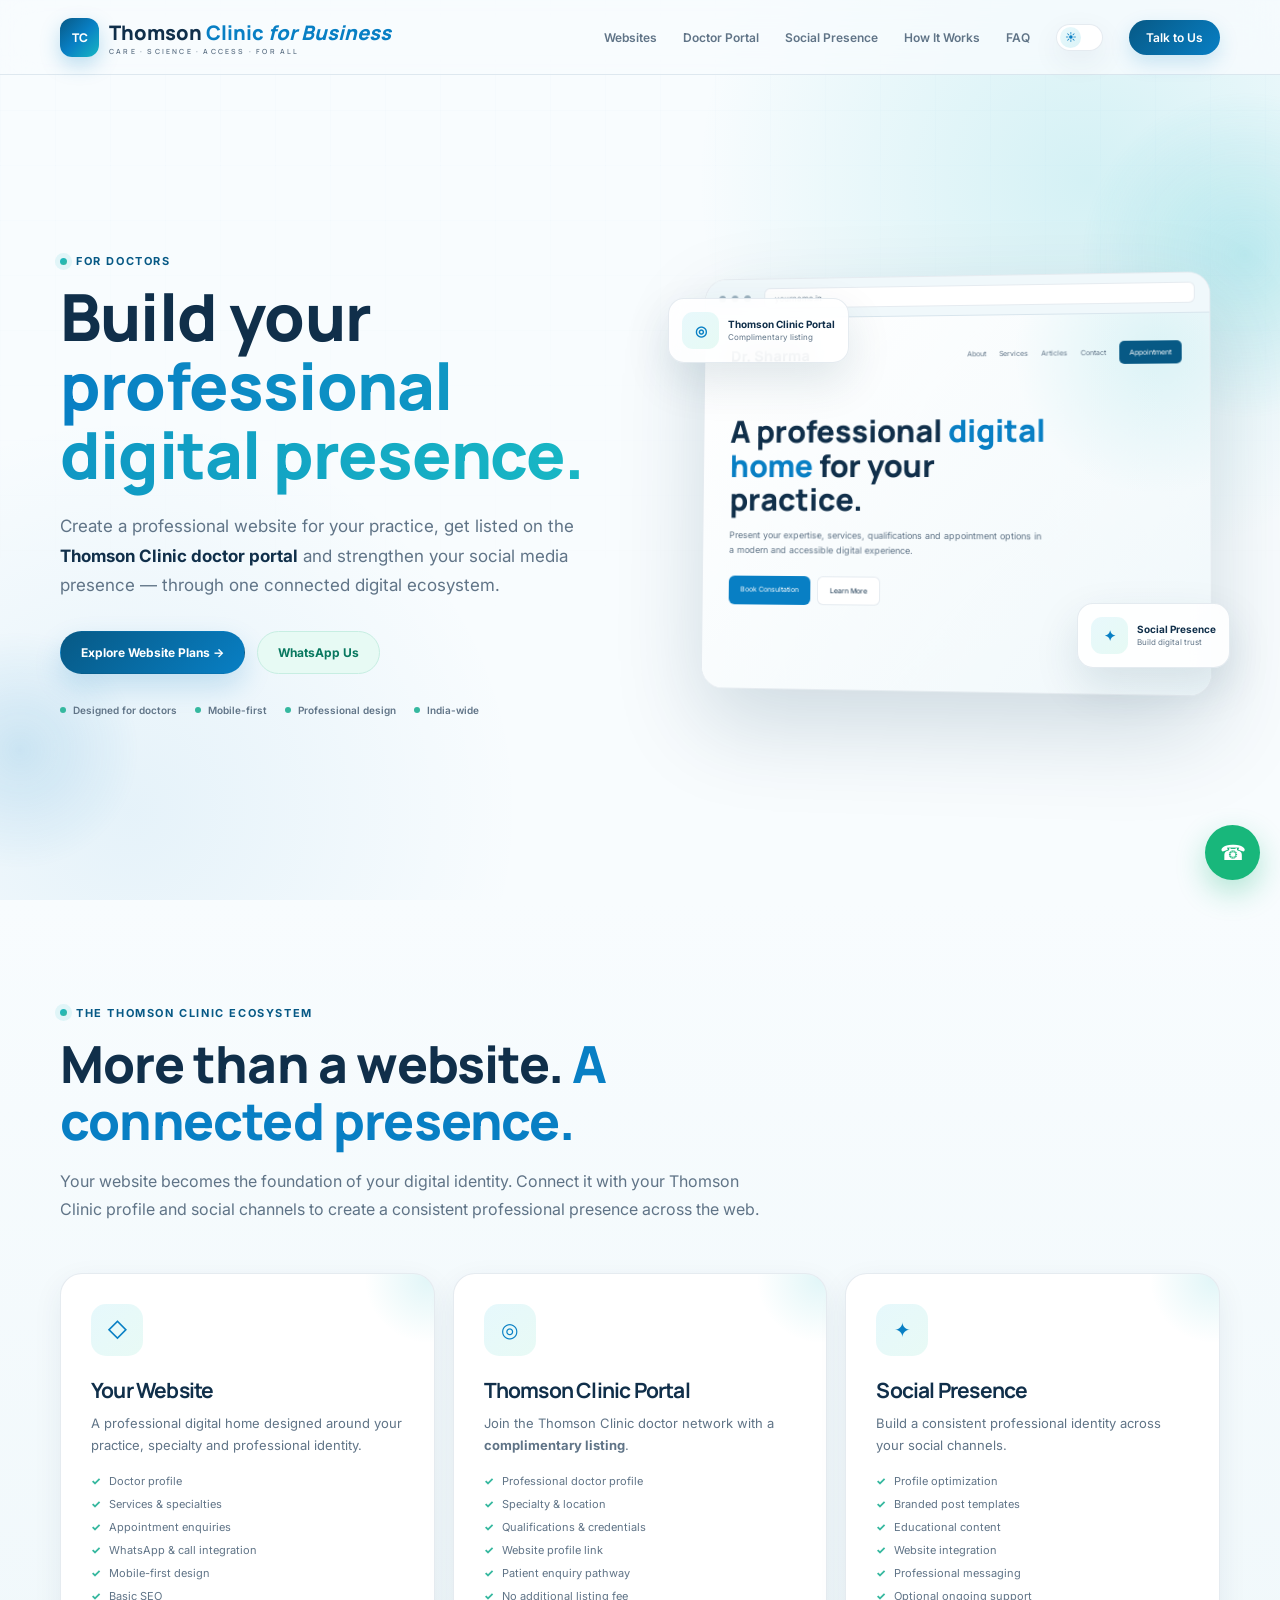
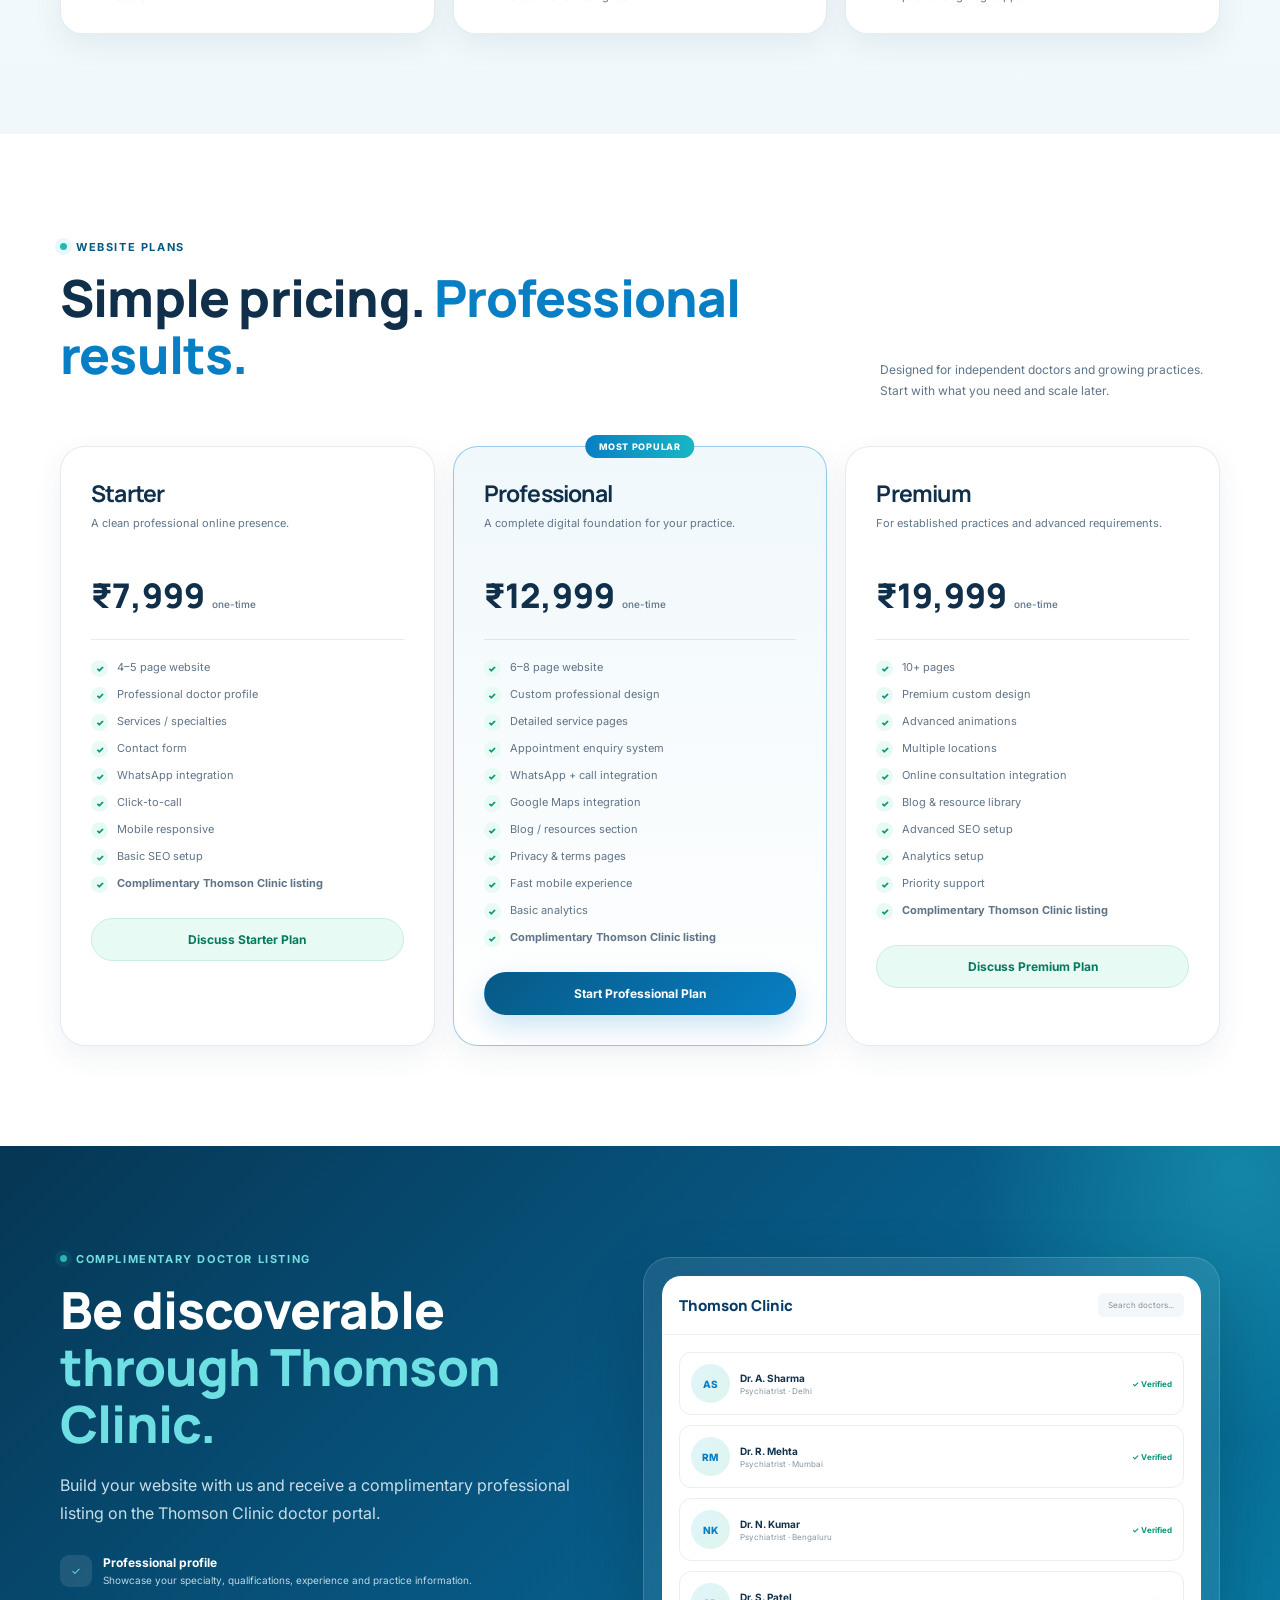
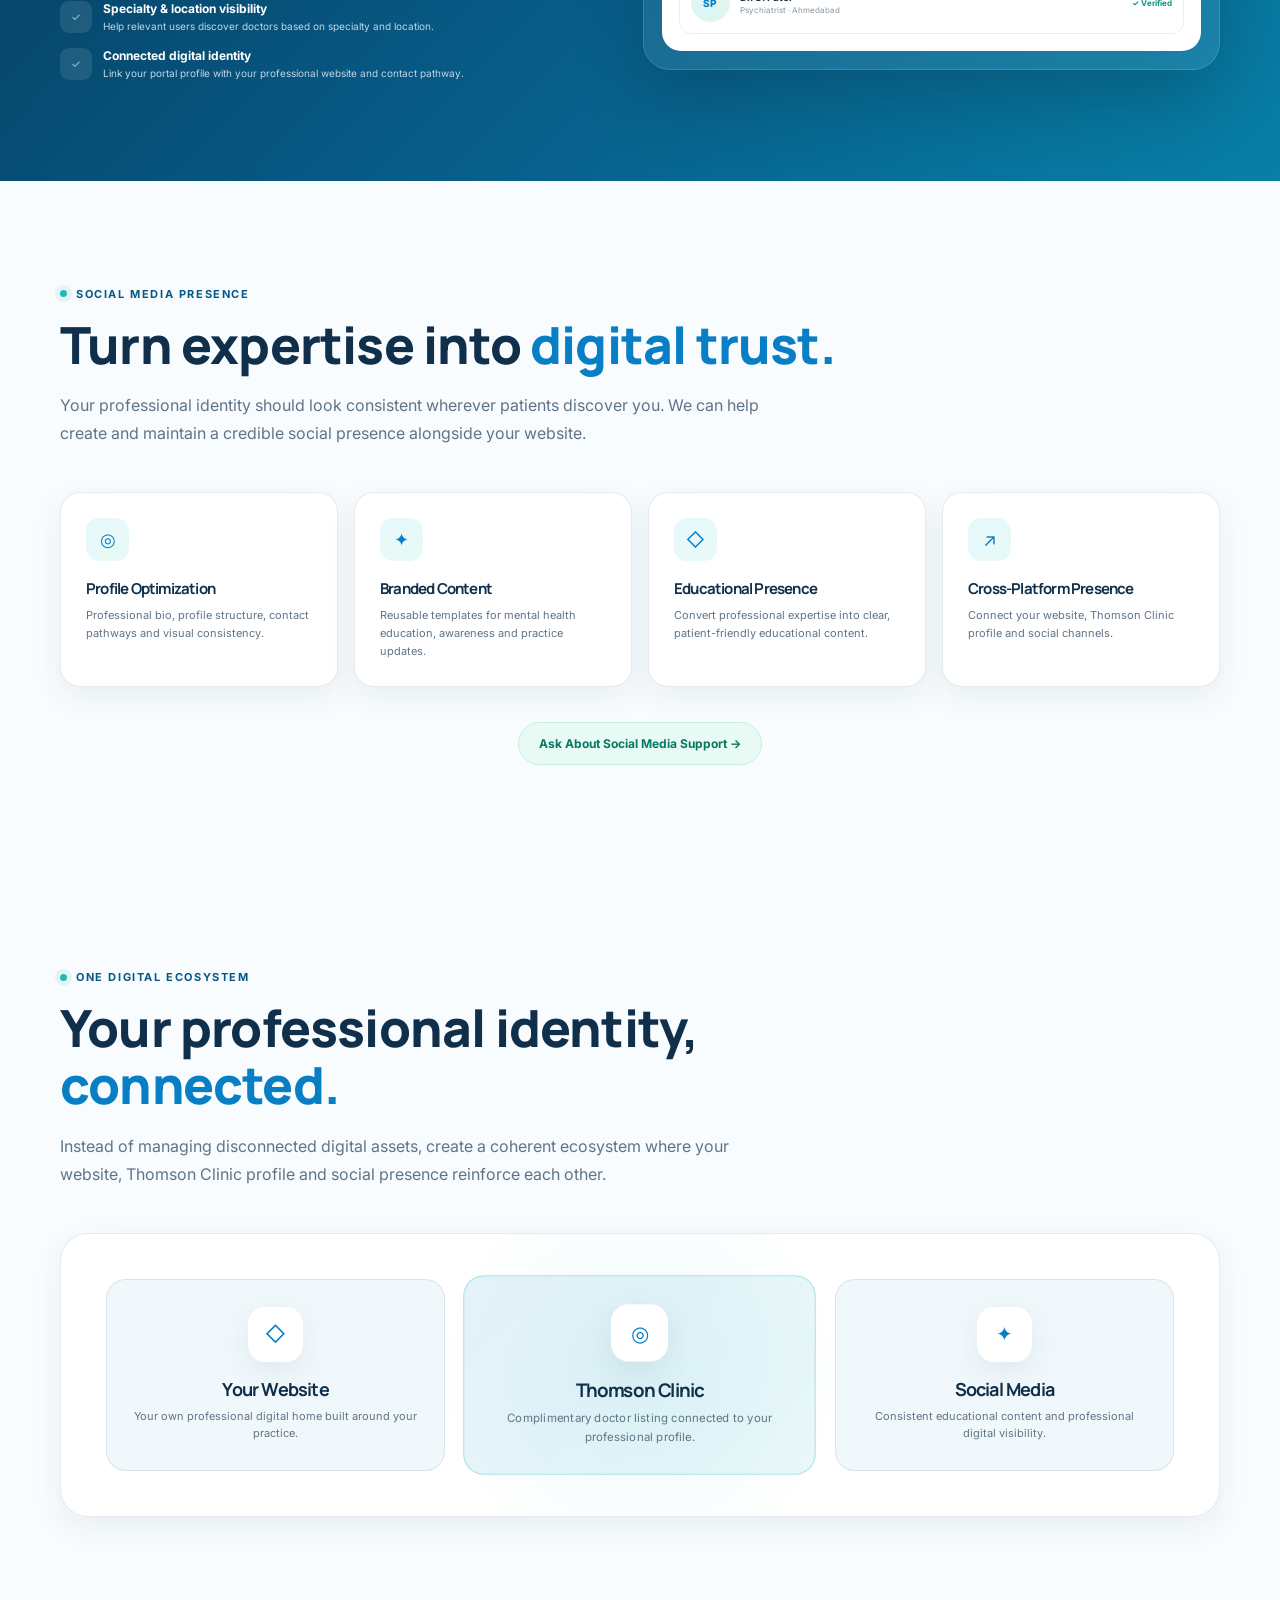
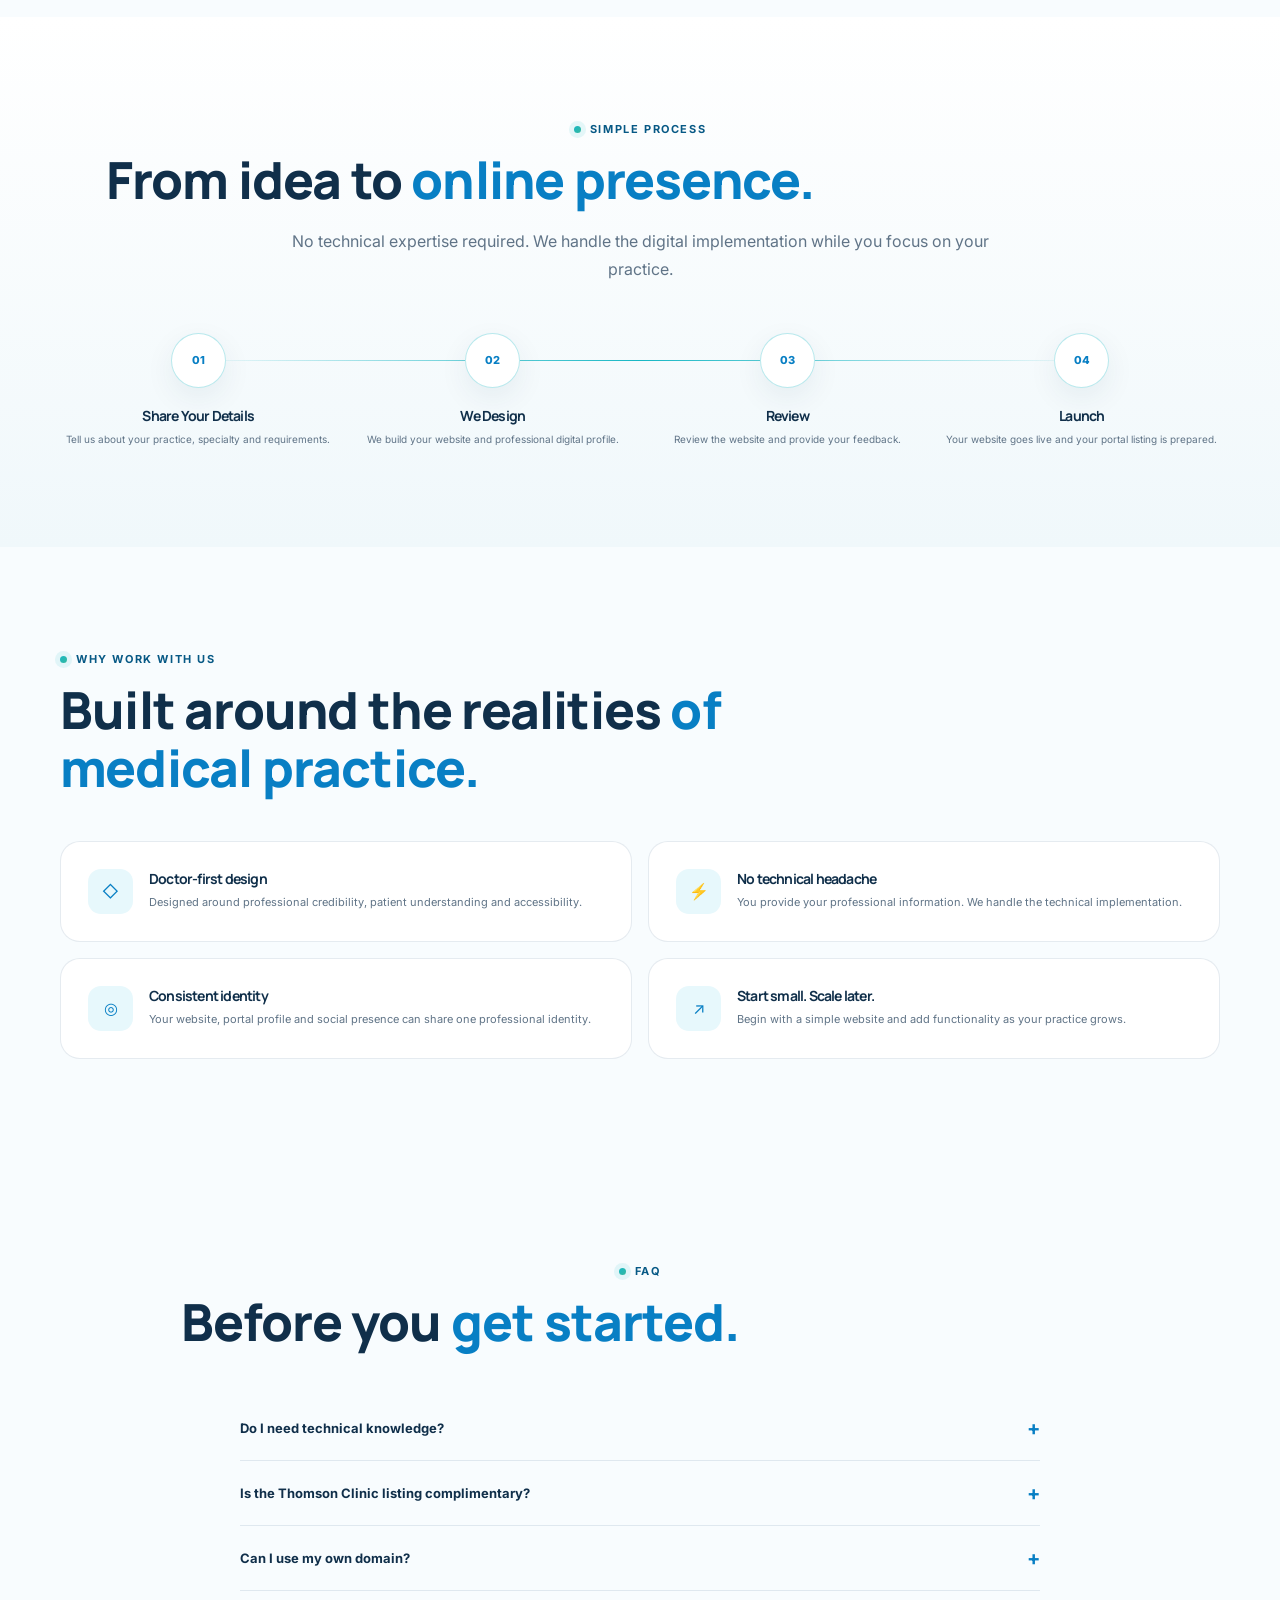
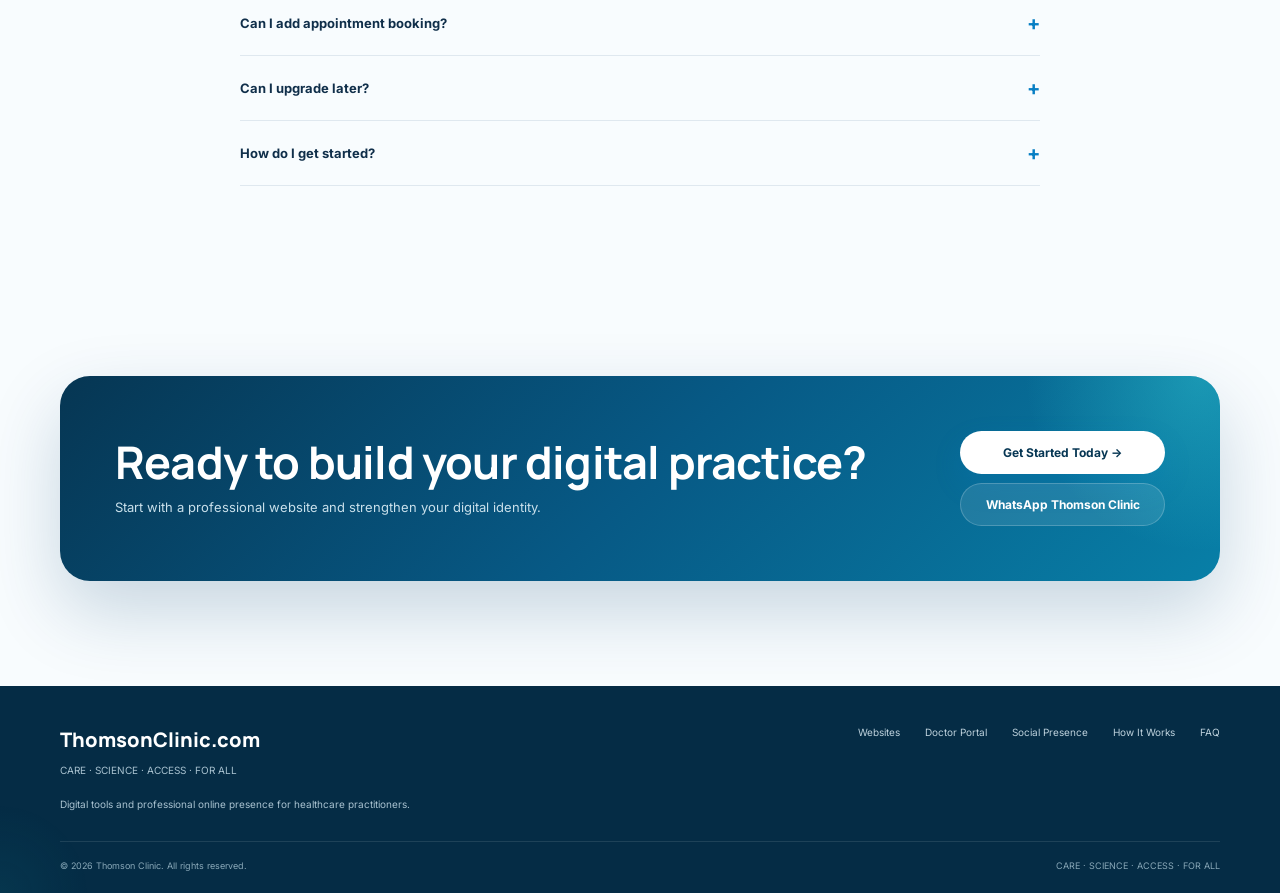
==== index.html @ d87b6249 "main and home js files separate" ====
<!DOCTYPE html>
<html lang="en">
<head>

<meta charset="UTF-8">
<meta name="viewport" content="width=device-width, initial-scale=1.0">
<meta name="description" content="Thomson Clinic for Doctors — Professional websites, complimentary doctor portal listing and digital presence solutions for healthcare professionals.">
<meta name="theme-color" content="#075985">
<title>For Doctors | Thomson Clinic</title>

<link rel="preconnect" href="https://fonts.googleapis.com">
<link rel="preconnect" href="https://fonts.gstatic.com" crossorigin>
<link href="https://fonts.googleapis.com/css2?family=Inter:wght@400;500;600;700&family=Manrope:wght@500;600;700;800&display=swap" rel="stylesheet">
<link rel="stylesheet" href="css/global.css">
<link rel="stylesheet" href="css/home.css">

</head>

<body>


<!-- =====================================================
     HEADER
===================================================== -->

    <div id="header-placeholder"></div>



<!-- =====================================================
     HERO
===================================================== -->

<section class="hero">

<div class="hero-grid-bg"></div>

<div class="orb orb-1"></div>

<div class="orb orb-2"></div>


<div class="container hero-grid">


<div class="reveal">


<div class="section-label">
    FOR DOCTORS
</div>


<h1>

    Build your
    <span>professional digital presence.</span>

</h1>


<p class="hero-copy">

    Create a professional website for your practice,
    get listed on the <strong>Thomson Clinic doctor portal</strong>
    and strengthen your social media presence —
    through one connected digital ecosystem.

</p>


<div class="hero-actions">


<a
    href="#websites"
    class="btn btn-primary">

    Explore Website Plans
    →

</a>


<a
    href="#"
    class="btn btn-whatsapp whatsapp-link"
    data-message="Hello Thomson Clinic, I am a doctor and I am interested in creating a professional website for my practice. Please share the details.">

    WhatsApp Us

</a>

</div>


<div class="hero-trust">

<div class="trust-item">
    <span class="trust-dot"></span>
    Designed for doctors
</div>

<div class="trust-item">
    <span class="trust-dot"></span>
    Mobile-first
</div>

<div class="trust-item">
    <span class="trust-dot"></span>
    Professional design
</div>

<div class="trust-item">
    <span class="trust-dot"></span>
    India-wide
</div>

</div>

</div>



<!-- HERO DEVICE -->

<div class="hero-visual reveal">


<div class="device">


<div class="device-top">

<span class="device-dot"></span>
<span class="device-dot"></span>
<span class="device-dot"></span>

<div class="device-address">
    yourname.in
</div>

</div>


<div class="device-screen">


<div class="mock-nav">

<div class="mock-logo">
    Dr. Sharma
</div>

<div class="mock-links">

<span>
    About
</span>

<span>
    Services
</span>

<span>
    Articles
</span>

<span>
    Contact
</span>

<span class="mock-book">
    Appointment
</span>

</div>

</div>


<div class="mock-title">

    A professional
    <span>digital home</span>
    for your practice.

</div>


<div class="mock-description">

    Present your expertise, services,
    qualifications and appointment
    options in a modern and accessible
    digital experience.

</div>


<div class="mock-buttons">

<div class="mock-button">
    Book Consultation
</div>

<div class="mock-button alt">
    Learn More
</div>

</div>


</div>

</div>



<!-- FLOATING PORTAL -->

<div class="float-card float-portal">

<div class="float-row">

<div class="float-icon">
    ◎
</div>

<div>

<div class="float-title">
    Thomson Clinic Portal
</div>

<div class="float-sub">
    Complimentary listing
</div>

</div>

</div>

</div>



<!-- FLOATING SOCIAL -->

<div class="float-card float-social">

<div class="float-row">

<div class="float-icon">
    ✦
</div>

<div>

<div class="float-title">
    Social Presence
</div>

<div class="float-sub">
    Build digital trust
</div>

</div>

</div>

</div>


</div>

</div>

</section>



<!-- =====================================================
     ECOSYSTEM
===================================================== -->

<section class="section ecosystem">

<div class="container">


<div class="reveal">

<div class="section-label">
    THE THOMSON CLINIC ECOSYSTEM
</div>

<h2 class="section-title">

    More than a website.
    <span>A connected presence.</span>

</h2>

<p class="section-description">

    Your website becomes the foundation of your digital
    identity. Connect it with your Thomson Clinic profile
    and social channels to create a consistent professional
    presence across the web.

</p>

</div>



<div class="eco-grid">


<div class="eco-card reveal">

<div class="eco-icon">
    ◇
</div>

<h3>
    Your Website
</h3>

<p>

    A professional digital home designed
    around your practice, specialty and
    professional identity.

</p>

<ul class="eco-list">

<li>
    Doctor profile
</li>

<li>
    Services & specialties
</li>

<li>
    Appointment enquiries
</li>

<li>
    WhatsApp & call integration
</li>

<li>
    Mobile-first design
</li>

<li>
    Basic SEO
</li>

</ul>

</div>



<div class="eco-card reveal">

<div class="eco-icon">
    ◎
</div>

<h3>
    Thomson Clinic Portal
</h3>

<p>

    Join the Thomson Clinic doctor network
    with a <strong>complimentary listing</strong>.

</p>

<ul class="eco-list">

<li>
    Professional doctor profile
</li>

<li>
    Specialty & location
</li>

<li>
    Qualifications & credentials
</li>

<li>
    Website profile link
</li>

<li>
    Patient enquiry pathway
</li>

<li>
    No additional listing fee
</li>

</ul>

</div>



<div class="eco-card reveal">

<div class="eco-icon">
    ✦
</div>

<h3>
    Social Presence
</h3>

<p>

    Build a consistent professional identity
    across your social channels.

</p>

<ul class="eco-list">

<li>
    Profile optimization
</li>

<li>
    Branded post templates
</li>

<li>
    Educational content
</li>

<li>
    Website integration
</li>

<li>
    Professional messaging
</li>

<li>
    Optional ongoing support
</li>

</ul>

</div>


</div>

</div>

</section>



<!-- =====================================================
     WEBSITE PLANS
===================================================== -->

<section
    class="section plans"
    id="websites">

<div class="container">


<div class="plans-head reveal">

<div>

<div class="section-label">
    WEBSITE PLANS
</div>

<h2 class="section-title">

    Simple pricing.
    <span>Professional results.</span>

</h2>

</div>


<p class="plans-note">

    Designed for independent doctors and
    growing practices. Start with what you
    need and scale later.

</p>

</div>



<div class="plan-grid">


<!-- STARTER -->

<div class="plan reveal">

<h3>
    Starter
</h3>

<p class="plan-sub">
    A clean professional online presence.
</p>

<div class="price">

    ₹7,999

    <small>
        one-time
    </small>

</div>

<div class="plan-divider"></div>


<ul class="plan-features">

<li>
    4–5 page website
</li>

<li>
    Professional doctor profile
</li>

<li>
    Services / specialties
</li>

<li>
    Contact form
</li>

<li>
    WhatsApp integration
</li>

<li>
    Click-to-call
</li>

<li>
    Mobile responsive
</li>

<li>
    Basic SEO setup
</li>

<li>
    <strong>
        Complimentary Thomson Clinic listing
    </strong>
</li>

</ul>


<a
    href="#"
    class="btn btn-whatsapp whatsapp-link"
    data-message="Hello Thomson Clinic, I am interested in the ₹7,999 Starter website package. Please share the details and process.">

    Discuss Starter Plan

</a>

</div>



<!-- PROFESSIONAL -->

<div class="plan popular reveal">

<div class="popular-label">
    MOST POPULAR
</div>

<h3>
    Professional
</h3>

<p class="plan-sub">
    A complete digital foundation for your practice.
</p>

<div class="price">

    ₹12,999

    <small>
        one-time
    </small>

</div>

<div class="plan-divider"></div>


<ul class="plan-features">

<li>
    6–8 page website
</li>

<li>
    Custom professional design
</li>

<li>
    Detailed service pages
</li>

<li>
    Appointment enquiry system
</li>

<li>
    WhatsApp + call integration
</li>

<li>
    Google Maps integration
</li>

<li>
    Blog / resources section
</li>

<li>
    Privacy & terms pages
</li>

<li>
    Fast mobile experience
</li>

<li>
    Basic analytics
</li>

<li>
    <strong>
        Complimentary Thomson Clinic listing
    </strong>
</li>

</ul>


<a
    href="#"
    class="btn btn-primary whatsapp-link"
    data-message="Hello Thomson Clinic, I am interested in the ₹12,999 Professional website package. Please explain the process and requirements.">

    Start Professional Plan

</a>

</div>



<!-- PREMIUM -->

<div class="plan reveal">

<h3>
    Premium
</h3>

<p class="plan-sub">
    For established practices and advanced requirements.
</p>

<div class="price">

    ₹19,999

    <small>
        one-time
    </small>

</div>

<div class="plan-divider"></div>


<ul class="plan-features">

<li>
    10+ pages
</li>

<li>
    Premium custom design
</li>

<li>
    Advanced animations
</li>

<li>
    Multiple locations
</li>

<li>
    Online consultation integration
</li>

<li>
    Blog & resource library
</li>

<li>
    Advanced SEO setup
</li>

<li>
    Analytics setup
</li>

<li>
    Priority support
</li>

<li>
    <strong>
        Complimentary Thomson Clinic listing
    </strong>
</li>

</ul>


<a
    href="#"
    class="btn btn-whatsapp whatsapp-link"
    data-message="Hello Thomson Clinic, I am interested in the ₹19,999 Premium website package. I would like to discuss my requirements.">

    Discuss Premium Plan

</a>

</div>


</div>

</div>

</section>



<!-- =====================================================
     PORTAL
===================================================== -->

<section
    class="section portal-section"
    id="portal">

<div class="container portal-grid">


<div class="reveal">

<div class="section-label">
    COMPLIMENTARY DOCTOR LISTING
</div>


<h2 class="section-title">

    Be discoverable
    <span>through Thomson Clinic.</span>

</h2>


<p class="section-description">

    Build your website with us and receive
    a complimentary professional listing on
    the Thomson Clinic doctor portal.

</p>


<div class="portal-benefits">


<div class="portal-benefit">

<div class="portal-benefit-icon">
    ✓
</div>

<div>

<strong>
    Professional profile
</strong>

<span>
    Showcase your specialty, qualifications,
    experience and practice information.
</span>

</div>

</div>



<div class="portal-benefit">

<div class="portal-benefit-icon">
    ✓
</div>

<div>

<strong>
    Specialty & location visibility
</strong>

<span>
    Help relevant users discover doctors
    based on specialty and location.
</span>

</div>

</div>



<div class="portal-benefit">

<div class="portal-benefit-icon">
    ✓
</div>

<div>

<strong>
    Connected digital identity
</strong>

<span>
    Link your portal profile with your
    professional website and contact pathway.
</span>

</div>

</div>


</div>

</div>



<!-- PORTAL UI -->

<div class="portal-preview reveal">

<div class="portal-inner">


<div class="portal-header">

<div class="portal-logo">
    Thomson Clinic
</div>

<div class="portal-search">
    Search doctors...
</div>

</div>


<div class="doctor-list">


<div class="doctor">

<div class="doctor-avatar">
    AS
</div>

<div>

<div class="doctor-name">
    Dr. A. Sharma
</div>

<div class="doctor-meta">
    Psychiatrist · Delhi
</div>

</div>

<div class="verified">
    ✓ Verified
</div>

</div>



<div class="doctor">

<div class="doctor-avatar">
    RM
</div>

<div>

<div class="doctor-name">
    Dr. R. Mehta
</div>

<div class="doctor-meta">
    Psychiatrist · Mumbai
</div>

</div>

<div class="verified">
    ✓ Verified
</div>

</div>



<div class="doctor">

<div class="doctor-avatar">
    NK
</div>

<div>

<div class="doctor-name">
    Dr. N. Kumar
</div>

<div class="doctor-meta">
    Psychiatrist · Bengaluru
</div>

</div>

<div class="verified">
    ✓ Verified
</div>

</div>



<div class="doctor">

<div class="doctor-avatar">
    SP
</div>

<div>

<div class="doctor-name">
    Dr. S. Patel
</div>

<div class="doctor-meta">
    Psychiatrist · Ahmedabad
</div>

</div>

<div class="verified">
    ✓ Verified
</div>

</div>


</div>

</div>

</div>

</div>

</section>



<!-- =====================================================
     SOCIAL MEDIA
===================================================== -->

<section
    class="section social-section"
    id="social">

<div class="container">


<div class="reveal">

<div class="section-label">
    SOCIAL MEDIA PRESENCE
</div>

<h2 class="section-title">

    Turn expertise into
    <span>digital trust.</span>

</h2>

<p class="section-description">

    Your professional identity should look consistent
    wherever patients discover you. We can help create
    and maintain a credible social presence alongside
    your website.

</p>

</div>



<div class="social-grid">


<div class="social-card reveal">

<div class="social-icon">
    ◎
</div>

<h3>
    Profile Optimization
</h3>

<p>
    Professional bio, profile structure,
    contact pathways and visual consistency.
</p>

</div>



<div class="social-card reveal">

<div class="social-icon">
    ✦
</div>

<h3>
    Branded Content
</h3>

<p>
    Reusable templates for mental health
    education, awareness and practice updates.
</p>

</div>



<div class="social-card reveal">

<div class="social-icon">
    ◇
</div>

<h3>
    Educational Presence
</h3>

<p>
    Convert professional expertise into
    clear, patient-friendly educational content.
</p>

</div>



<div class="social-card reveal">

<div class="social-icon">
    ↗
</div>

<h3>
    Cross-Platform Presence
</h3>

<p>
    Connect your website, Thomson Clinic
    profile and social channels.
</p>

</div>


</div>


<div
    style="
        text-align:center;
        margin-top:35px;
    "
    class="reveal">

<a
    href="#"
    class="btn btn-whatsapp whatsapp-link"
    data-message="Hello Thomson Clinic, I am interested in professional social media support for my medical practice. Please share the available options.">

    Ask About Social Media Support →

</a>

</div>

</div>

</section>



<!-- =====================================================
     DIGITAL ECOSYSTEM
===================================================== -->

<section class="section">

<div class="container">


<div class="reveal">

<div class="section-label">
    ONE DIGITAL ECOSYSTEM
</div>

<h2 class="section-title">

    Your professional identity,
    <span>connected.</span>

</h2>

<p class="section-description">

    Instead of managing disconnected digital assets,
    create a coherent ecosystem where your website,
    Thomson Clinic profile and social presence
    reinforce each other.

</p>

</div>


<div class="ecosystem-map reveal">


<div class="map-grid">


<div class="map-box">

<div class="map-icon">
    ◇
</div>

<h3>
    Your Website
</h3>

<p>
    Your own professional digital home
    built around your practice.
</p>

</div>



<div class="map-box center">

<div class="map-icon">
    ◎
</div>

<h3>
    Thomson Clinic
</h3>

<p>
    Complimentary doctor listing connected
    to your professional profile.
</p>

</div>



<div class="map-box">

<div class="map-icon">
    ✦
</div>

<h3>
    Social Media
</h3>

<p>
    Consistent educational content and
    professional digital visibility.
</p>

</div>


</div>

</div>

</div>

</section>



<!-- =====================================================
     PROCESS
===================================================== -->

<section
    class="section process"
    id="process">

<div class="container">


<div
    style="text-align:center;"
    class="reveal">

<div class="section-label">
    SIMPLE PROCESS
</div>

<h2 class="section-title">

    From idea to
    <span>online presence.</span>

</h2>

<p
    class="section-description"
    style="margin:auto;">

    No technical expertise required.
    We handle the digital implementation while
    you focus on your practice.

</p>

</div>



<div class="process-grid">


<div class="process-step reveal">

<div class="process-number">
    01
</div>

<h3>
    Share Your Details
</h3>

<p>
    Tell us about your practice,
    specialty and requirements.
</p>

</div>



<div class="process-step reveal">

<div class="process-number">
    02
</div>

<h3>
    We Design
</h3>

<p>
    We build your website and
    professional digital profile.
</p>

</div>



<div class="process-step reveal">

<div class="process-number">
    03
</div>

<h3>
    Review
</h3>

<p>
    Review the website and
    provide your feedback.
</p>

</div>



<div class="process-step reveal">

<div class="process-number">
    04
</div>

<h3>
    Launch
</h3>

<p>
    Your website goes live and
    your portal listing is prepared.
</p>

</div>


</div>

</div>

</section>



<!-- =====================================================
     WHY
===================================================== -->

<section class="section">

<div class="container">


<div class="reveal">

<div class="section-label">
    WHY WORK WITH US
</div>

<h2 class="section-title">

    Built around the realities
    <span>of medical practice.</span>

</h2>

</div>


<div class="why-grid">


<div class="why-card reveal">

<div class="why-icon">
    ◇
</div>

<div>

<h3>
    Doctor-first design
</h3>

<p>
    Designed around professional credibility,
    patient understanding and accessibility.
</p>

</div>

</div>



<div class="why-card reveal">

<div class="why-icon">
    ⚡
</div>

<div>

<h3>
    No technical headache
</h3>

<p>
    You provide your professional information.
    We handle the technical implementation.
</p>

</div>

</div>



<div class="why-card reveal">

<div class="why-icon">
    ◎
</div>

<div>

<h3>
    Consistent identity
</h3>

<p>
    Your website, portal profile and social
    presence can share one professional identity.
</p>

</div>

</div>



<div class="why-card reveal">

<div class="why-icon">
    ↗
</div>

<div>

<h3>
    Start small. Scale later.
</h3>

<p>
    Begin with a simple website and add
    functionality as your practice grows.
</p>

</div>

</div>


</div>

</div>

</section>



<!-- =====================================================
     FAQ
===================================================== -->

<section
    class="section"
    id="faq">

<div class="container">


<div
    style="text-align:center;"
    class="reveal">

<div class="section-label">
    FAQ
</div>

<h2 class="section-title">

    Before you
    <span>get started.</span>

</h2>

</div>


<div class="faq">


<div class="faq-item">

<button class="faq-question">

    Do I need technical knowledge?

    <span>+</span>

</button>

<div class="faq-answer">

<div class="faq-answer-inner">

    No. You provide your professional details,
    photographs and content. We handle the website
    development and deployment.

</div>

</div>

</div>



<div class="faq-item">

<button class="faq-question">

    Is the Thomson Clinic listing complimentary?

    <span>+</span>

</button>

<div class="faq-answer">

<div class="faq-answer-inner">

    Yes. The doctor portal listing is offered as
    a complimentary benefit with the website service.
    Any future optional paid services would be
    communicated separately.

</div>

</div>

</div>



<div class="faq-item">

<button class="faq-question">

    Can I use my own domain?

    <span>+</span>

</button>

<div class="faq-answer">

<div class="faq-answer-inner">

    Yes. You can use an existing domain or register
    a new professional domain. Domain and third-party
    service charges, where applicable, are separate.

</div>

</div>

</div>



<div class="faq-item">

<button class="faq-question">

    Can I add appointment booking?

    <span>+</span>

</button>

<div class="faq-answer">

<div class="faq-answer-inner">

    Yes. Appointment enquiry forms, WhatsApp,
    telephone, Google Maps and supported booking
    integrations can be incorporated according
    to your requirements.

</div>

</div>

</div>



<div class="faq-item">

<button class="faq-question">

    Can I upgrade later?

    <span>+</span>

</button>

<div class="faq-answer">

<div class="faq-answer-inner">

    Yes. You can begin with the Starter package
    and add pages, functionality and digital services
    as your practice grows.

</div>

</div>

</div>



<div class="faq-item">

<button class="faq-question">

    How do I get started?

    <span>+</span>

</button>

<div class="faq-answer">

<div class="faq-answer-inner">

    Send us a WhatsApp message with your name,
    specialty, city and what you want from your
    website. We will discuss the requirements
    and recommend the appropriate option.

</div>

</div>

</div>


</div>

</div>

</section>



<!-- =====================================================
     FINAL CTA
===================================================== -->

<section
    class="final-cta"
    id="contact">

<div class="container">


<div class="cta-box reveal">


<div class="cta-content">


<div>

<h2>
    Ready to build your
    digital practice?
</h2>

<p>

    Start with a professional website and strengthen your digital identity.

</p>

</div>


<div class="cta-actions">


<a
    href="#"
    class="btn btn-primary whatsapp-link"
    data-message="Hello Thomson Clinic, I would like to build a professional website for my medical practice. Please contact me to discuss the requirements.">

    Get Started Today →

</a>


<a
    href="#"
    class="btn btn-whatsapp whatsapp-link"
    data-message="Hello Thomson Clinic, I am a doctor interested in your website + complimentary Thomson Clinic portal listing. Please share the details.">

    WhatsApp Thomson Clinic

</a>


</div>


</div>

</div>

</div>

</section>



<!-- =====================================================
     FOOTER
===================================================== -->

    <div id="footer-placeholder"></div>



<!-- =====================================================
     WHATSAPP FLOAT
===================================================== -->

<a
    href="#"
    class="whatsapp-float whatsapp-link"
    aria-label="WhatsApp Thomson Clinic"

    data-message="Hello Thomson Clinic, I am a doctor and I would like to know more about your website, doctor portal listing and digital presence services.">

    <span class="whatsapp-tooltip">
        Chat with Thomson Clinic
    </span>

    ☎

</a>



<!-- =====================================================
     JAVASCRIPT
===================================================== -->

<script src="js/main.js"></script>
<script src="js/home.js"></script>

</body>
</html>
---- css/global.css ----
/* =====================================================
   THOMSON CLINIC — DOCTORS
   LIGHT + DARK DESIGN SYSTEM
===================================================== */

:root{

    --primary:#075985;
    --primary-2:#087fc4;
    --cyan:#18b7c4;
    --teal:#35b89f;

    --bg:#f8fcfe;
    --surface:#ffffff;
    --surface-2:#f0f8fb;

    --text:#102f4a;
    --text-soft:#607487;

    --border:rgba(7,59,107,.10);

    --shadow:
        0 20px 60px rgba(5,55,85,.09);

    --shadow-small:
        0 10px 30px rgba(5,55,85,.07);

    --hero-glow:
        rgba(24,183,196,.16);

    --radius:22px;

    --ease:
        cubic-bezier(.2,.8,.2,1);

}

/* =====================================================
   DARK MODE
===================================================== */

body.dark{

    --primary:#67d7e1;
    --primary-2:#42bfe0;
    --cyan:#55d9df;
    --teal:#5bd4b9;

    --bg:#07151f;
    --surface:#0c202d;
    --surface-2:#102b3a;

    --text:#edf9fc;
    --text-soft:#9db6c5;

    --border:rgba(157,220,232,.12);

    --shadow:
        0 25px 70px rgba(0,0,0,.30);

    --shadow-small:
        0 12px 35px rgba(0,0,0,.22);

    --hero-glow:
        rgba(24,183,196,.13);

}

/* =====================================================
   RESET
===================================================== */

*{
    margin:0;
    padding:0;
    box-sizing:border-box;
}

html{
    scroll-behavior:smooth;
}

body{

    font-family:"Inter",sans-serif;

    background:
        linear-gradient(
            180deg,
            var(--bg),
            var(--bg)
        );

    color:var(--text);

    overflow-x:hidden;

    transition:
        background .4s ease,
        color .4s ease;
}

body,
button,
a,
div,
section,
header,
footer{

    transition:
        background-color .35s ease,
        border-color .35s ease,
        color .35s ease;
}

a{
    text-decoration:none;
    color:inherit;
}

button{
    font-family:inherit;
}

.container{

    width:min(1160px,92%);

    margin:auto;
}

.section{

    padding:100px 0;

    position:relative;
}

.section-label{

    display:inline-flex;

    align-items:center;

    gap:9px;

    font-size:11px;

    letter-spacing:1.6px;

    text-transform:uppercase;

    font-weight:700;

    color:var(--primary);

    margin-bottom:15px;
}

.section-label::before{

    content:"";

    width:7px;
    height:7px;

    border-radius:50%;

    background:
        linear-gradient(
            135deg,
            var(--cyan),
            var(--teal)
        );

    box-shadow:
        0 0 0 5px
        rgba(24,183,196,.10);
}

/* =====================================================
   TYPOGRAPHY
===================================================== */

h1,
h2,
h3{

    font-family:"Manrope",sans-serif;

    letter-spacing:-.8px;
}

.section-title{

    font-size:
        clamp(34px,4vw,52px);

    line-height:1.12;

    font-weight:800;

    color:var(--text);

    max-width:800px;

    margin-bottom:18px;
}

.section-title span{

    color:var(--primary-2);
}

.section-description{

    max-width:700px;

    font-size:16px;

    line-height:1.75;

    color:var(--text-soft);
}

/* =====================================================
   HEADER
===================================================== */

header{

    position:fixed;

    top:0;
    left:0;

    width:100%;

    z-index:1000;

    background:
        rgba(248,252,254,.78);

    backdrop-filter:
        blur(18px);

    border-bottom:
        1px solid var(--border);
}

body.dark header{

    background:
        rgba(7,21,31,.78);
}

header.scrolled{

    box-shadow:
        0 8px 35px rgba(0,0,0,.06);
}

.nav{

    min-height:74px;

    display:flex;

    align-items:center;

    justify-content:space-between;

    gap:25px;
}

/* =====================================================
   LOGO
===================================================== */

.logo{

    display:flex;

    align-items:center;

    gap:10px;

    font-family:"Manrope",sans-serif;

    font-size:20px;

    font-weight:800;

    color:var(--text);

    white-space:nowrap;
}

.logo-mark{

    width:39px;
    height:39px;

    display:grid;

    place-items:center;

    border-radius:12px;

    color:white;

    font-size:12px;

    font-weight:800;

    background:
        linear-gradient(
            135deg,
            #075985,
            #087fc4,
            #18b7c4
        );

    box-shadow:
        0 8px 20px
        rgba(8,127,196,.25);
}

.logo span{
    color:var(--primary-2);
}

.logo small{

    display:block;

    font-size:7px;

    letter-spacing:2.2px;

    color:var(--text-soft);

    font-weight:600;

    margin-top:1px;
}

/* =====================================================
   NAVIGATION
===================================================== */

.nav-links{

    display:flex;

    align-items:center;

    gap:26px;
}

.nav-links a{

    font-size:12px;

    font-weight:600;

    color:var(--text-soft);

    position:relative;
}

.nav-links a:not(.nav-cta)::after{

    content:"";

    position:absolute;

    left:0;
    bottom:-6px;

    width:0;
    height:2px;

    background:var(--cyan);

    transition:.3s;
}

.nav-links a:hover{

    color:var(--primary-2);
}

.nav-links a:hover::after{

    width:100%;
}

/* =====================================================
   THEME TOGGLE
===================================================== */

.theme-toggle{

    width:47px;
    height:27px;

    border-radius:100px;

    border:1px solid var(--border);

    background:var(--surface);

    cursor:pointer;

    padding:3px;

    position:relative;

    display:flex;

    align-items:center;

    box-shadow:var(--shadow-small);
}

.theme-toggle::before{

    content:"☀";

    width:21px;
    height:21px;

    border-radius:50%;

    display:grid;

    place-items:center;

    background:
        linear-gradient(
            135deg,
            #eaf9fc,
            #d9f3f7
        );

    color:#087fc4;

    font-size:11px;

    transform:translateX(0);

    transition:
        transform .35s var(--ease);
}

body.dark .theme-toggle::before{

    content:"☾";

    transform:translateX(20px);

    background:#163746;

    color:#69dce4;
}


/* NAV CTA */

.nav-cta{

    padding:10px 17px;

    border-radius:100px;

    color:white !important;

    background:
        linear-gradient(
            135deg,
            var(--primary),
            var(--primary-2)
        );

    box-shadow:
        0 8px 20px
        rgba(8,127,196,.18);
}

.nav-cta:hover{

    transform:translateY(-2px);
}


/* MOBILE */

.menu-btn{

    display:none;

    background:none;

    border:0;

    font-size:25px;

    color:var(--text);

    cursor:pointer;
}

/* =====================================================
   FOOTER
===================================================== */

footer{

    background:#052c45;

    color:white;

    padding:40px 0 22px;
}

.footer-grid{

    display:flex;

    justify-content:space-between;

    gap:35px;

    padding-bottom:28px;

    border-bottom:
        1px solid
        rgba(255,255,255,.10);
}

.footer-logo{

    font-family:"Manrope",sans-serif;

    font-size:20px;

    font-weight:800;

    margin-bottom:9px;
}

.footer-brand p{

    max-width:360px;

    color:#a9c2d0;

    font-size:10px;

    line-height:1.7;
}

.footer-links{

    display:flex;

    gap:25px;

    flex-wrap:wrap;

    align-content:flex-start;
}

.footer-links a{

    color:#bdd1dc;

    font-size:10px;
}

.footer-links a:hover{

    color:white;
}

.footer-bottom{

    padding-top:18px;

    display:flex;

    justify-content:space-between;

    color:#89a8b8;

    font-size:9px;
}

/* =====================================================
   FLOATING WHATSAPP
===================================================== */

.whatsapp-float{

    position:fixed;

    right:20px;
    bottom:20px;

    width:55px;
    height:55px;

    border-radius:50%;

    display:grid;

    place-items:center;

    background:#18b77b;

    color:white;

    font-size:21px;

    z-index:950;

    box-shadow:
        0 12px 30px
        rgba(24,183,123,.32);

    animation:
        whatsappPulse 3s infinite;
}

@keyframes whatsappPulse{

    0%,100%{

        box-shadow:
            0 12px 30px
            rgba(24,183,123,.30);
    }

    50%{

        box-shadow:
            0 12px 35px
            rgba(24,183,123,.45),
            0 0 0 9px
            rgba(24,183,123,.07);
    }
}

.whatsapp-tooltip{

    position:absolute;

    right:68px;

    white-space:nowrap;

    padding:8px 11px;

    border-radius:7px;

    color:white;

    background:#12324a;

    font-size:9px;

    opacity:0;

    transform:translateX(8px);

    pointer-events:none;

    transition:.3s;
}

.whatsapp-float:hover
.whatsapp-tooltip{

    opacity:1;

    transform:translateX(0);
}

/* =====================================================
   REVEAL
===================================================== */

.reveal{

    opacity:0;

    transform:translateY(25px);

    transition:
        opacity .75s ease,
        transform .75s var(--ease);
}

.reveal.visible{

    opacity:1;

    transform:translateY(0);
}

/* =====================================================
   RESPONSIVE
===================================================== */

@media(max-width:1050px){

    /* HOME */
    .hero-grid{
        grid-template-columns:1fr;
        text-align:center;
        gap:40px;
    }

    .hero-copy{
        margin:auto auto 30px;
    }

    .hero-actions{
        justify-content:center;
    }

    .hero-trust{
        justify-content:center;
    }

    .hero-visual{
        min-height:470px;
    }

    .portal-grid{
        grid-template-columns:1fr;
    }

    .social-grid{
        grid-template-columns:repeat(2,1fr);
    }

    .process-grid{
        grid-template-columns:repeat(2,1fr);
        gap:40px;
    }

    .process-grid::before{
        display:none;
    }
}

@media(max-width:850px){

    /* GLOBAL */
    .nav-links{
        position:absolute;
        left:4%;
        top:72px;
        width:92%;
        padding:18px;
        background:var(--surface);
        border:1px solid var(--border);
        border-radius:18px;
        box-shadow:var(--shadow);
        flex-direction:column;
        align-items:stretch;
        gap:15px;
        opacity:0;
        pointer-events:none;
        transform:translateY(-10px);
        transition:.3s;
    }

    .nav-links.active{
        opacity:1;
        pointer-events:auto;
        transform:translateY(0);
    }

    .nav-links a{
        padding:5px;
    }

    .nav-cta{
        text-align:center;
    }

    .menu-btn{
        display:block;
    }

    /* HOME */
    .eco-grid{
        grid-template-columns:1fr;
    }

    .plan-grid{
        grid-template-columns:1fr;
    }

    .plans-head{
        display:block;
    }

    .plans-note{
        margin-top:10px;
    }

    .why-grid{
        grid-template-columns:1fr;
    }

    .map-grid{
        grid-template-columns:1fr;
    }

    .map-box.center{
        transform:none;
    }

    .map-box.center:hover{
        transform:translateY(-5px);
    }

    .cta-content{
        flex-direction:column;
        align-items:flex-start;
    }
}

@media(max-width:600px){

    /* GLOBAL */
    .footer-grid{
        flex-direction:column;
    }

    .footer-bottom{
        flex-direction:column;
        gap:7px;
    }

    .whatsapp-float{
        right:15px;
        bottom:15px;
        width:52px;
        height:52px;
    }

    /* HOME */
    .section{
        padding:75px 0;
    }

    .hero{
        padding-top:125px;
    }

    .hero h1{
        font-size:40px;
        letter-spacing:-1.1px;
    }

    .hero-copy{
        font-size:15px;
    }

    .hero-visual{
        min-height:380px;
    }

    .device{
        animation:none;
        transform:none;
    }

    .device:hover{
        transform:translateY(-5px);
    }

    .device-screen{
        min-height:290px;
        padding:20px;
    }

    .mock-title{
        font-size:24px;
    }

    .mock-links{
        display:none;
    }

    .float-card{
        transform:scale(.82);
    }

    .float-portal{
        left:-12px;
        top:20px;
    }

    .float-social{
        right:-12px;
        bottom:15px;
    }

    .social-grid{
        grid-template-columns:1fr;
    }

    .process-grid{
        grid-template-columns:1fr;
    }

    .ecosystem-map{
        padding:25px;
    }

    .cta-box{
        padding:35px 25px;
        border-radius:23px;
    }
}

/* =====================================================
   REDUCED MOTION
===================================================== */

@media(prefers-reduced-motion:reduce){

    *,
    *::before,
    *::after{
        animation-duration:.01ms !important;
        animation-iteration-count:1 !important;
        scroll-behavior:auto !important;
        transition-duration:.01ms !important;
    }
}
---- css/home.css ----
/* =====================================================
   HERO
===================================================== */

.hero{

    min-height:100vh;

    padding:
        145px 0
        80px;

    display:flex;

    align-items:center;

    position:relative;

    overflow:hidden;

    background:
        radial-gradient(
            circle at 85% 20%,
            var(--hero-glow),
            transparent 30%
        ),
        radial-gradient(
            circle at 10% 90%,
            rgba(8,127,196,.08),
            transparent 28%
        );
}


/* GRID BACKGROUND */

.hero-grid-bg{

    position:absolute;

    inset:0;

    opacity:.35;

    background-image:

        linear-gradient(
            rgba(8,127,196,.045) 1px,
            transparent 1px
        ),

        linear-gradient(
            90deg,
            rgba(8,127,196,.045) 1px,
            transparent 1px
        );

    background-size:
        55px 55px;

    mask-image:
        linear-gradient(
            to bottom,
            black,
            transparent 80%
        );

    pointer-events:none;
}


/* GLOW ORBS */

.orb{

    position:absolute;

    border-radius:50%;

    filter:blur(1px);

    pointer-events:none;
}

.orb-1{

    width:330px;
    height:330px;

    right:-130px;
    top:90px;

    background:
        radial-gradient(
            circle,
            rgba(24,183,196,.20),
            transparent 70%
        );

    animation:
        orbMove 9s ease-in-out infinite;
}

.orb-2{

    width:240px;
    height:240px;

    left:-100px;
    bottom:30px;

    background:
        radial-gradient(
            circle,
            rgba(8,127,196,.14),
            transparent 70%
        );

    animation:
        orbMove 11s ease-in-out infinite reverse;
}

@keyframes orbMove{

    0%,100%{
        transform:translate(0,0);
    }

    50%{
        transform:translate(15px,-25px);
    }
}


.hero-grid{

    display:grid;

    grid-template-columns:
        1.02fr .98fr;

    gap:65px;

    align-items:center;

    position:relative;

    z-index:2;
}


/* HERO COPY */

.hero h1{

    font-size:
        clamp(43px,5.1vw,65px);

    line-height:1.06;

    font-weight:800;

    color:var(--text);

    max-width:680px;

    margin-bottom:22px;
}

.hero h1 span{

    background:
        linear-gradient(
            90deg,
            var(--primary-2),
            var(--cyan)
        );

    -webkit-background-clip:text;

    background-clip:text;

    color:transparent;
}

.hero-copy{

    color:var(--text-soft);

    font-size:17px;

    line-height:1.75;

    max-width:650px;

    margin-bottom:30px;
}

.hero-copy strong{

    color:var(--text);
}


/* HERO ACTIONS */

.hero-actions{

    display:flex;

    gap:12px;

    flex-wrap:wrap;
}

.btn{

    display:inline-flex;

    align-items:center;

    justify-content:center;

    gap:8px;

    padding:13px 20px;

    border-radius:100px;

    font-size:12px;

    font-weight:700;

    cursor:pointer;

    border:1px solid transparent;

    transition:
        transform .3s var(--ease),
        box-shadow .3s ease,
        background .3s ease;
}

.btn:hover{

    transform:translateY(-3px);
}

.btn-primary{

    color:white;

    background:
        linear-gradient(
            135deg,
            var(--primary),
            var(--primary-2)
        );

    box-shadow:
        0 12px 28px
        rgba(8,127,196,.20);
}

.btn-primary:hover{

    box-shadow:
        0 18px 35px
        rgba(8,127,196,.27);
}

.btn-outline{

    color:var(--text);

    background:var(--surface);

    border-color:var(--border);

    box-shadow:var(--shadow-small);
}

.btn-whatsapp{

    color:#08785f;

    background:#e7faf4;

    border-color:#c7eee2;
}

body.dark .btn-whatsapp{

    color:#66dfbf;

    background:#102e2a;

    border-color:#1d4d44;
}


/* TRUST */

.hero-trust{

    margin-top:30px;

    display:flex;

    flex-wrap:wrap;

    gap:18px;
}

.trust-item{

    display:flex;

    align-items:center;

    gap:7px;

    color:var(--text-soft);

    font-size:10px;

    font-weight:600;
}

.trust-dot{

    width:6px;
    height:6px;

    border-radius:50%;

    background:var(--teal);
}

/* =====================================================
   HERO VISUAL
===================================================== */

.hero-visual{

    min-height:500px;

    display:flex;

    align-items:center;

    justify-content:center;

    position:relative;
}


/* DEVICE */

.device{

    width:min(510px,100%);

    border-radius:22px;

    overflow:hidden;

    background:var(--surface);

    border:1px solid var(--border);

    box-shadow:
        0 35px 90px rgba(5,55,85,.17);

    transform:
        perspective(1100px)
        rotateY(-5deg)
        rotateX(2deg);

    animation:
        deviceFloat 7s ease-in-out infinite;

    transition:
        transform .5s var(--ease);
}

.device:hover{

    transform:
        perspective(1100px)
        rotateY(0)
        rotateX(0)
        translateY(-8px);
}

@keyframes deviceFloat{

    0%,100%{
        transform:
            perspective(1100px)
            rotateY(-5deg)
            rotateX(2deg)
            translateY(0);
    }

    50%{
        transform:
            perspective(1100px)
            rotateY(-3deg)
            rotateX(2deg)
            translateY(-12px);
    }
}

.device-top{

    height:40px;

    display:flex;

    align-items:center;

    gap:6px;

    padding:0 14px;

    background:
        var(--surface-2);

    border-bottom:
        1px solid var(--border);
}

.device-dot{

    width:7px;
    height:7px;

    border-radius:50%;

    background:#9cb1be;
}

.device-address{

    margin-left:8px;

    flex:1;

    height:21px;

    border-radius:6px;

    display:flex;

    align-items:center;

    padding-left:10px;

    font-size:8px;

    color:var(--text-soft);

    background:var(--surface);

    border:1px solid var(--border);
}

.device-screen{

    min-height:375px;

    padding:27px;

    background:
        radial-gradient(
            circle at 90% 10%,
            rgba(24,183,196,.12),
            transparent 25%
        ),
        linear-gradient(
            135deg,
            var(--surface),
            var(--surface-2)
        );
}

.mock-nav{

    display:flex;

    align-items:center;

    justify-content:space-between;

    margin-bottom:48px;
}

.mock-logo{

    font-family:"Manrope",sans-serif;

    font-size:15px;

    font-weight:800;

    color:var(--text);
}

.mock-links{

    display:flex;

    gap:13px;

    align-items:center;

    color:var(--text-soft);

    font-size:7px;
}

.mock-book{

    padding:7px 10px;

    border-radius:5px;

    color:white;

    background:var(--primary);
}

.mock-title{

    font-family:"Manrope",sans-serif;

    font-size:31px;

    line-height:1.12;

    font-weight:800;

    max-width:350px;

    color:var(--text);

    margin-bottom:12px;
}

.mock-title span{

    color:var(--primary-2);
}

.mock-description{

    max-width:320px;

    font-size:9px;

    line-height:1.65;

    color:var(--text-soft);

    margin-bottom:18px;
}

.mock-buttons{

    display:flex;

    gap:7px;
}

.mock-button{

    padding:9px 12px;

    font-size:7px;

    border-radius:6px;

    color:white;

    background:var(--primary-2);
}

.mock-button.alt{

    color:var(--text);

    background:var(--surface);

    border:1px solid var(--border);
}

/* =====================================================
   FLOATING CARDS
===================================================== */

.float-card{

    position:absolute;

    background:
        color-mix(
            in srgb,
            var(--surface) 88%,
            transparent
        );

    backdrop-filter:blur(16px);

    border:1px solid var(--border);

    border-radius:16px;

    padding:13px;

    box-shadow:
        0 18px 45px rgba(5,55,85,.12);

    z-index:4;

    animation:
        floatSmall 5.5s ease-in-out infinite;
}

@keyframes floatSmall{

    0%,100%{
        transform:translateY(0);
    }

    50%{
        transform:translateY(-9px);
    }
}

.float-portal{

    left:-15px;

    top:65px;
}

.float-social{

    right:-10px;

    bottom:65px;

    animation-delay:1.2s;
}

.float-row{

    display:flex;

    align-items:center;

    gap:9px;
}

.float-icon{

    width:37px;
    height:37px;

    display:grid;

    place-items:center;

    border-radius:11px;

    background:
        linear-gradient(
            135deg,
            #e8f8fc,
            #e6faf4
        );

    color:var(--primary-2);

    font-weight:800;

    font-size:14px;
}

.float-title{

    font-size:10px;

    font-weight:700;

    color:var(--text);
}

.float-sub{

    font-size:8px;

    color:var(--text-soft);

    margin-top:2px;
}

/* =====================================================
   ECOSYSTEM
===================================================== */

.ecosystem{

    background:
        linear-gradient(
            180deg,
            var(--bg),
            var(--surface-2)
        );
}

.eco-grid{

    margin-top:50px;

    display:grid;

    grid-template-columns:
        repeat(3,1fr);

    gap:18px;
}

.eco-card{

    position:relative;

    padding:30px;

    border-radius:var(--radius);

    background:var(--surface);

    border:1px solid var(--border);

    overflow:hidden;

    box-shadow:var(--shadow-small);

    transition:
        transform .4s var(--ease),
        box-shadow .4s ease;
}

.eco-card::before{

    content:"";

    position:absolute;

    width:130px;
    height:130px;

    right:-60px;
    top:-60px;

    border-radius:50%;

    background:
        radial-gradient(
            circle,
            rgba(24,183,196,.13),
            transparent 70%
        );
}

.eco-card:hover{

    transform:translateY(-8px);

    box-shadow:var(--shadow);
}

.eco-icon{

    width:52px;
    height:52px;

    display:grid;

    place-items:center;

    border-radius:15px;

    background:
        linear-gradient(
            135deg,
            #e6f8fc,
            #e8faf5
        );

    color:var(--primary-2);

    font-size:20px;

    margin-bottom:20px;
}

.eco-card h3{

    font-size:21px;

    margin-bottom:9px;

    color:var(--text);
}

.eco-card p{

    font-size:13px;

    line-height:1.65;

    color:var(--text-soft);

    margin-bottom:18px;
}

.eco-list{

    list-style:none;

    display:grid;

    gap:9px;
}

.eco-list li{

    display:flex;

    gap:8px;

    font-size:11px;

    color:var(--text-soft);
}

.eco-list li::before{

    content:"✓";

    color:var(--teal);

    font-weight:800;
}

/* =====================================================
   PRICING
===================================================== */

.plans{

    background:var(--surface);
}

.plans-head{

    display:flex;

    align-items:end;

    justify-content:space-between;

    gap:30px;

    margin-bottom:45px;
}

.plans-note{

    max-width:340px;

    font-size:12px;

    line-height:1.7;

    color:var(--text-soft);
}

.plan-grid{

    display:grid;

    grid-template-columns:
        repeat(3,1fr);

    gap:18px;
}

.plan{

    position:relative;

    padding:30px;

    border-radius:25px;

    background:var(--surface);

    border:1px solid var(--border);

    box-shadow:var(--shadow-small);

    transition:
        transform .4s var(--ease),
        box-shadow .4s ease;
}

.plan:hover{

    transform:translateY(-8px);

    box-shadow:var(--shadow);
}

.plan.popular{

    border:
        1.5px solid
        rgba(8,127,196,.40);

    background:
        linear-gradient(
            180deg,
            var(--surface-2),
            var(--surface)
        );
}

.popular-label{

    position:absolute;

    top:-12px;

    left:50%;

    transform:translateX(-50%);

    padding:6px 14px;

    border-radius:100px;

    background:
        linear-gradient(
            90deg,
            var(--primary-2),
            var(--cyan)
        );

    color:white;

    font-size:9px;

    font-weight:800;

    letter-spacing:.7px;
}

.plan h3{

    font-size:23px;

    color:var(--text);

    margin-bottom:6px;
}

.plan-sub{

    color:var(--text-soft);

    font-size:11px;

    line-height:1.5;

    min-height:36px;
}

.price{

    font-family:"Manrope",sans-serif;

    font-size:34px;

    font-weight:800;

    color:var(--text);

    margin:21px 0;
}

.price small{

    font-family:"Inter",sans-serif;

    font-size:10px;

    font-weight:500;

    color:var(--text-soft);
}

.plan-divider{

    height:1px;

    background:var(--border);

    margin-bottom:20px;
}

.plan-features{

    list-style:none;

    display:grid;

    gap:10px;

    margin-bottom:25px;
}

.plan-features li{

    display:flex;

    gap:9px;

    font-size:11px;

    color:var(--text-soft);

    line-height:1.45;
}

.plan-features li::before{

    content:"✓";

    width:17px;
    height:17px;

    flex:none;

    display:grid;

    place-items:center;

    border-radius:50%;

    background:#e7faf4;

    color:#0b9278;

    font-size:9px;

    font-weight:900;
}

.plan .btn{

    width:100%;
}

/* =====================================================
   PORTAL
===================================================== */

.portal-section{

    background:
        linear-gradient(
            135deg,
            #063653,
            #075985,
            #087fa7
        );

    color:white;

    overflow:hidden;
}

.portal-section::before{

    content:"";

    position:absolute;

    width:550px;
    height:550px;

    right:-230px;
    top:-250px;

    border-radius:50%;

    background:
        radial-gradient(
            circle,
            rgba(48,211,219,.30),
            transparent 68%
        );

    animation:
        orbMove 9s infinite;
}

.portal-grid{

    display:grid;

    grid-template-columns:
        .95fr 1.05fr;

    gap:60px;

    align-items:center;

    position:relative;

    z-index:2;
}

.portal-section .section-label{

    color:#75dce1;
}

.portal-section .section-title{

    color:white;
}

.portal-section .section-title span{

    color:#6edfe2;
}

.portal-section .section-description{

    color:#c8dfea;
}


/* BENEFITS */

.portal-benefits{

    margin-top:28px;

    display:grid;

    gap:13px;
}

.portal-benefit{

    display:flex;

    gap:11px;

    align-items:flex-start;
}

.portal-benefit-icon{

    width:32px;
    height:32px;

    flex:none;

    display:grid;

    place-items:center;

    border-radius:9px;

    background:
        rgba(255,255,255,.10);

    color:#75e1df;

    font-size:11px;
}

.portal-benefit strong{

    display:block;

    font-size:12px;

    margin-bottom:3px;
}

.portal-benefit span{

    display:block;

    color:#bed8e4;

    font-size:10px;

    line-height:1.55;
}


/* PORTAL MOCKUP */

.portal-preview{

    padding:18px;

    border-radius:27px;

    background:
        rgba(255,255,255,.08);

    border:1px solid rgba(255,255,255,.15);

    backdrop-filter:blur(14px);

    box-shadow:
        0 30px 70px rgba(0,0,0,.18);
}

.portal-inner{

    background:white;

    border-radius:19px;

    overflow:hidden;

    color:#17324a;
}

.portal-header{

    display:flex;

    align-items:center;

    justify-content:space-between;

    padding:17px;

    border-bottom:1px solid #edf2f5;
}

.portal-logo{

    font-family:"Manrope",sans-serif;

    font-weight:800;

    font-size:15px;

    color:#073b68;
}

.portal-search{

    font-size:8px;

    color:#7f909f;

    padding:7px 10px;

    border-radius:6px;

    background:#f3f7f9;
}

.doctor-list{

    padding:17px;

    display:grid;

    gap:10px;
}

.doctor{

    display:flex;

    align-items:center;

    gap:10px;

    padding:11px;

    border-radius:12px;

    border:1px solid #e8eef2;

    transition:.3s;
}

.doctor:hover{

    transform:translateX(5px);

    border-color:#b8e5eb;
}

.doctor-avatar{

    width:39px;
    height:39px;

    border-radius:50%;

    display:grid;

    place-items:center;

    background:
        linear-gradient(
            135deg,
            #dff5fa,
            #dff5ed
        );

    color:#087fc4;

    font-size:10px;

    font-weight:800;
}

.doctor-name{

    font-size:10px;

    font-weight:700;

    color:#12324c;
}

.doctor-meta{

    font-size:8px;

    color:#8596a3;

    margin-top:2px;
}

.verified{

    margin-left:auto;

    color:#0a9679;

    font-size:8px;

    font-weight:700;
}

/* =====================================================
   SOCIAL
===================================================== */

.social-section{

    background:var(--bg);
}

.social-grid{

    margin-top:45px;

    display:grid;

    grid-template-columns:
        repeat(4,1fr);

    gap:16px;
}

.social-card{

    padding:25px;

    background:var(--surface);

    border:1px solid var(--border);

    border-radius:20px;

    box-shadow:var(--shadow-small);

    transition:
        transform .35s var(--ease),
        box-shadow .35s ease;
}

.social-card:hover{

    transform:translateY(-7px);

    box-shadow:var(--shadow);
}

.social-icon{

    width:43px;
    height:43px;

    display:grid;

    place-items:center;

    border-radius:13px;

    background:
        linear-gradient(
            135deg,
            #e6f8fc,
            #e8faf5
        );

    color:var(--primary-2);

    font-size:18px;

    margin-bottom:17px;
}

.social-card h3{

    font-size:15px;

    color:var(--text);

    margin-bottom:7px;
}

.social-card p{

    font-size:11px;

    line-height:1.65;

    color:var(--text-soft);
}

/* =====================================================
   ECOSYSTEM MAP
===================================================== */

.ecosystem-map{

    margin-top:45px;

    padding:45px;

    border-radius:28px;

    background:var(--surface);

    border:1px solid var(--border);

    box-shadow:var(--shadow-small);

    position:relative;

    overflow:hidden;
}

.ecosystem-map::before{

    content:"";

    position:absolute;

    inset:0;

    background:
        radial-gradient(
            circle at 50% 50%,
            rgba(24,183,196,.07),
            transparent 35%
        );

    pointer-events:none;
}

.map-grid{

    position:relative;

    z-index:2;

    display:grid;

    grid-template-columns:
        1fr 1fr 1fr;

    gap:25px;

    align-items:center;
}

.map-box{

    padding:27px;

    border-radius:20px;

    background:var(--surface-2);

    border:1px solid var(--border);

    text-align:center;

    transition:.35s var(--ease);
}

.map-box:hover{

    transform:translateY(-5px);

    box-shadow:var(--shadow-small);
}

.map-box.center{

    background:
        linear-gradient(
            135deg,
            rgba(8,127,196,.10),
            rgba(24,183,196,.09)
        );

    border-color:
        rgba(24,183,196,.30);

    transform:scale(1.04);
}

.map-box.center:hover{

    transform:
        scale(1.04)
        translateY(-5px);
}

.map-icon{

    width:55px;
    height:55px;

    display:grid;

    place-items:center;

    margin:0 auto 15px;

    border-radius:17px;

    background:var(--surface);

    color:var(--primary-2);

    font-size:20px;

    box-shadow:var(--shadow-small);
}

.map-box h3{

    font-size:18px;

    color:var(--text);

    margin-bottom:7px;
}

.map-box p{

    font-size:11px;

    line-height:1.6;

    color:var(--text-soft);
}

/* =====================================================
   PROCESS
===================================================== */

.process{

    background:
        linear-gradient(
            180deg,
            var(--surface),
            var(--surface-2)
        );
}

.process-grid{

    margin-top:50px;

    display:grid;

    grid-template-columns:
        repeat(4,1fr);

    gap:18px;

    position:relative;
}

.process-grid::before{

    content:"";

    position:absolute;

    top:27px;

    left:11%;
    right:11%;

    height:1px;

    background:
        linear-gradient(
            90deg,
            transparent,
            var(--cyan),
            transparent
        );
}

.process-step{

    position:relative;

    z-index:2;

    text-align:center;
}

.process-number{

    width:55px;
    height:55px;

    margin:
        0 auto
        18px;

    display:grid;

    place-items:center;

    border-radius:50%;

    background:var(--surface);

    border:1.5px solid
        rgba(24,183,196,.30);

    color:var(--primary-2);

    font-size:11px;

    font-weight:800;

    box-shadow:var(--shadow-small);
}

.process-step h3{

    font-size:14px;

    color:var(--text);

    margin-bottom:6px;
}

.process-step p{

    font-size:10px;

    color:var(--text-soft);

    line-height:1.6;
}

/* =====================================================
   WHY US
===================================================== */

.why-grid{

    margin-top:45px;

    display:grid;

    grid-template-columns:
        1fr 1fr;

    gap:16px;
}

.why-card{

    display:flex;

    gap:16px;

    padding:27px;

    border-radius:20px;

    background:var(--surface);

    border:1px solid var(--border);

    transition:.35s var(--ease);
}

.why-card:hover{

    transform:translateY(-5px);

    box-shadow:var(--shadow-small);
}

.why-icon{

    flex:none;

    width:45px;
    height:45px;

    display:grid;

    place-items:center;

    border-radius:13px;

    background:#e7f8fc;

    color:var(--primary-2);
}

.why-card h3{

    font-size:14px;

    color:var(--text);

    margin-bottom:6px;
}

.why-card p{

    font-size:11px;

    color:var(--text-soft);

    line-height:1.6;
}

/* =====================================================
   FAQ
===================================================== */

.faq{

    max-width:800px;

    margin:
        45px auto
        0;
}

.faq-item{

    border-bottom:
        1px solid var(--border);
}

.faq-question{

    width:100%;

    border:0;

    background:none;

    padding:20px 0;

    display:flex;

    justify-content:space-between;

    align-items:center;

    color:var(--text);

    font-size:13px;

    font-weight:700;

    text-align:left;

    cursor:pointer;
}

.faq-question span{

    color:var(--primary-2);

    font-size:20px;

    transition:.3s;
}

.faq-item.active
.faq-question span{

    transform:rotate(45deg);
}

.faq-answer{

    max-height:0;

    overflow:hidden;

    transition:
        max-height .4s ease;
}

.faq-answer-inner{

    padding:
        0 0 18px;

    color:var(--text-soft);

    font-size:11px;

    line-height:1.7;
}

/* =====================================================
   CTA
===================================================== */

.final-cta{

    padding:
        90px 0
        105px;

    background:var(--bg);
}

.cta-box{

    position:relative;

    overflow:hidden;

    padding:55px;

    border-radius:30px;

    color:white;

    background:
        linear-gradient(
            135deg,
            #063653,
            #075985,
            #087fa7
        );

    box-shadow:
        0 30px 75px
        rgba(7,59,107,.20);
}

.cta-box::before{

    content:"";

    position:absolute;

    width:380px;
    height:380px;

    right:-170px;
    top:-190px;

    border-radius:50%;

    background:
        radial-gradient(
            circle,
            rgba(61,221,224,.35),
            transparent 65%
        );

    animation:
        orbMove 8s infinite;
}

.cta-content{

    position:relative;

    z-index:2;

    display:flex;

    align-items:center;

    justify-content:space-between;

    gap:35px;
}

.cta-box h2{

    font-size:
        clamp(30px,4vw,45px);

    line-height:1.1;

    margin-bottom:10px;
}

.cta-box p{

    max-width:600px;

    color:#c9e0eb;

    font-size:13px;

    line-height:1.65;
}

.cta-actions{

    display:flex;

    flex-direction:column;

    gap:9px;

    min-width:205px;
}

.cta-actions .btn-primary{

    background:white;

    color:#063653;
}

.cta-actions .btn-whatsapp{

    background:
        rgba(255,255,255,.10);

    color:white;

    border-color:
        rgba(255,255,255,.20);
}
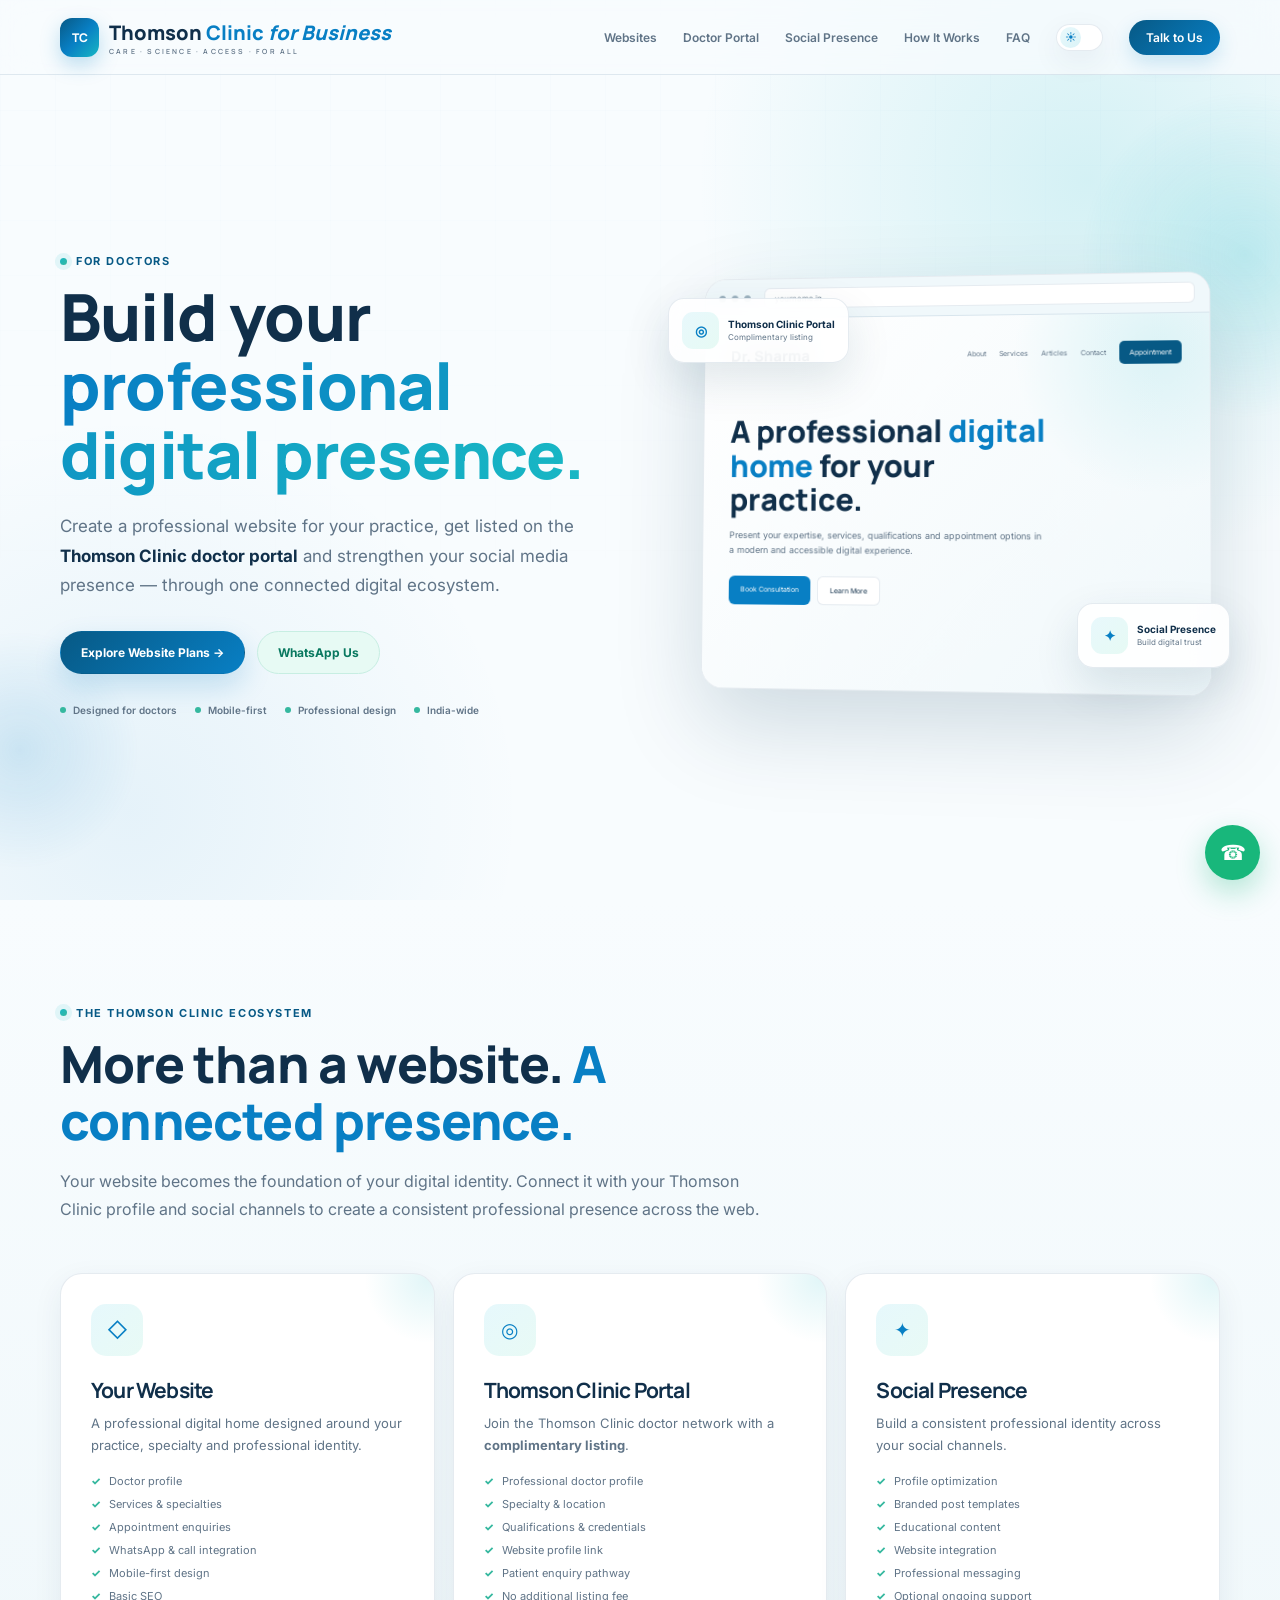
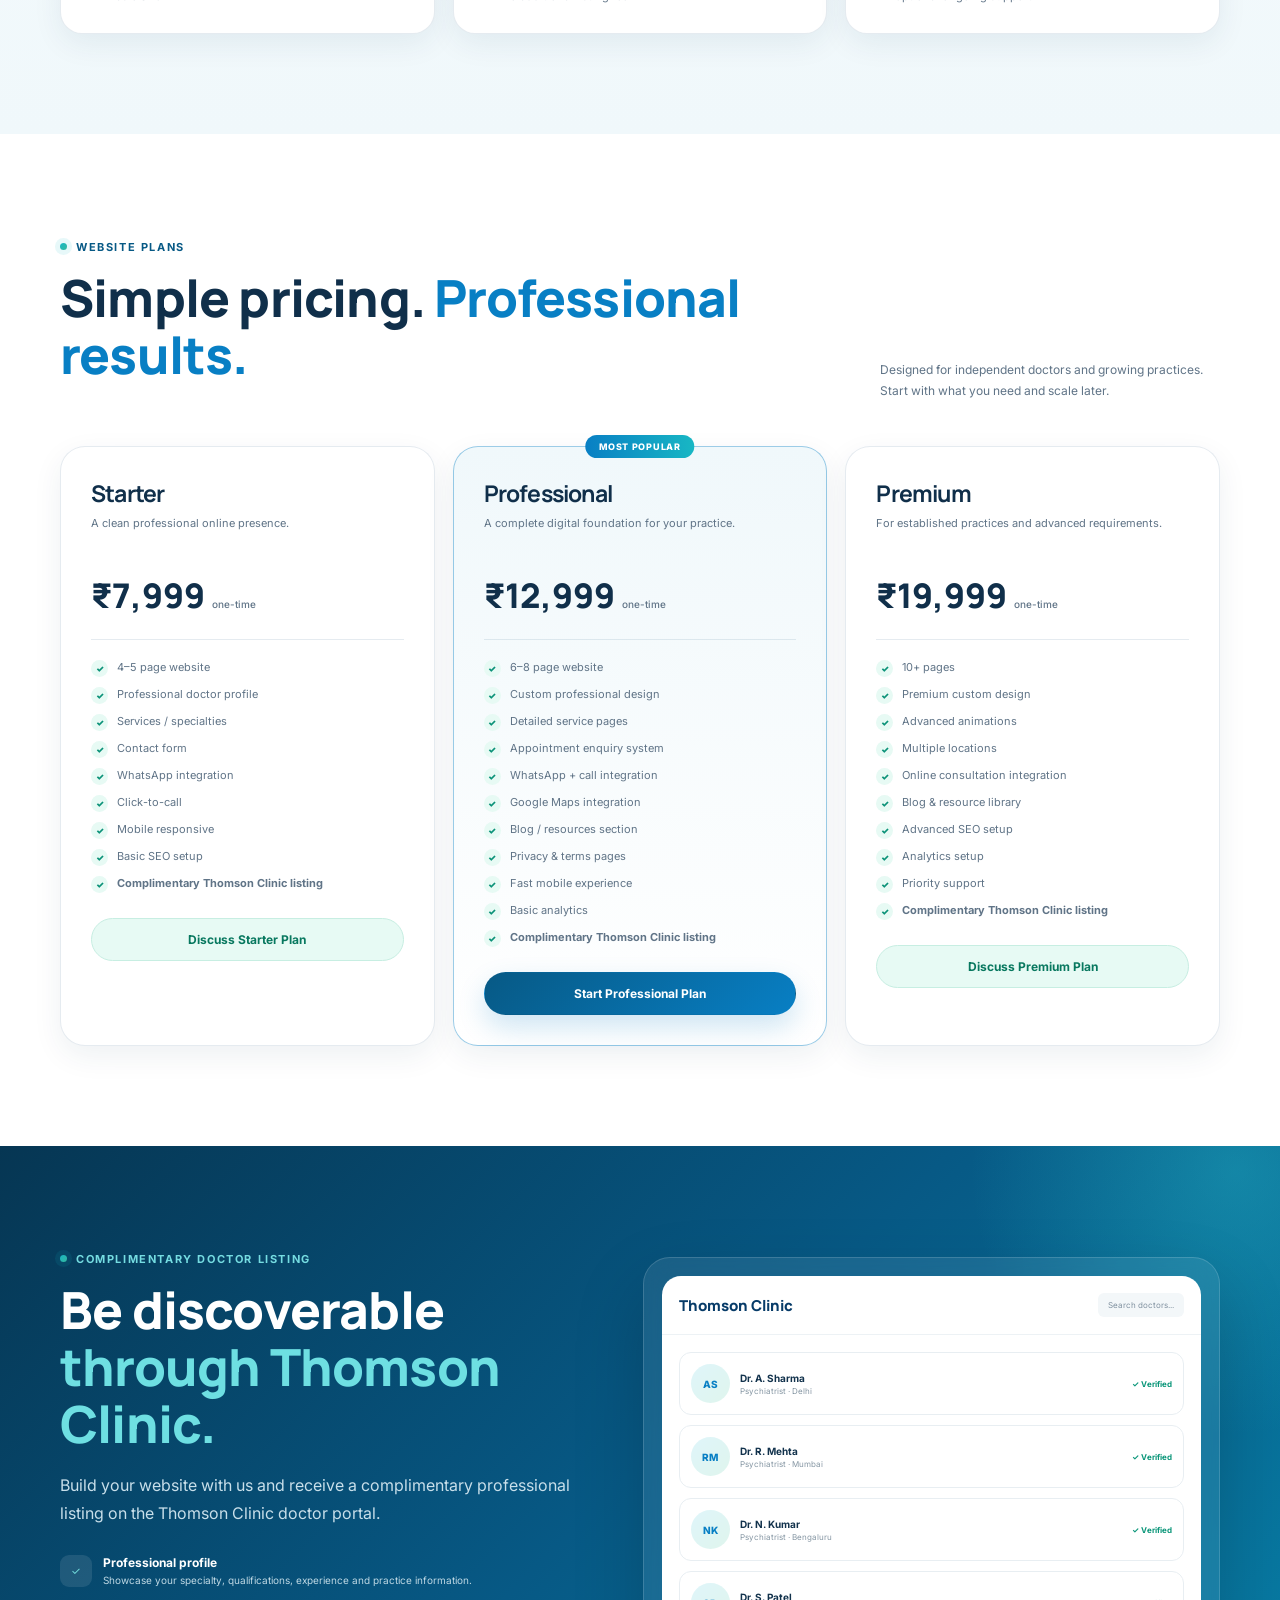
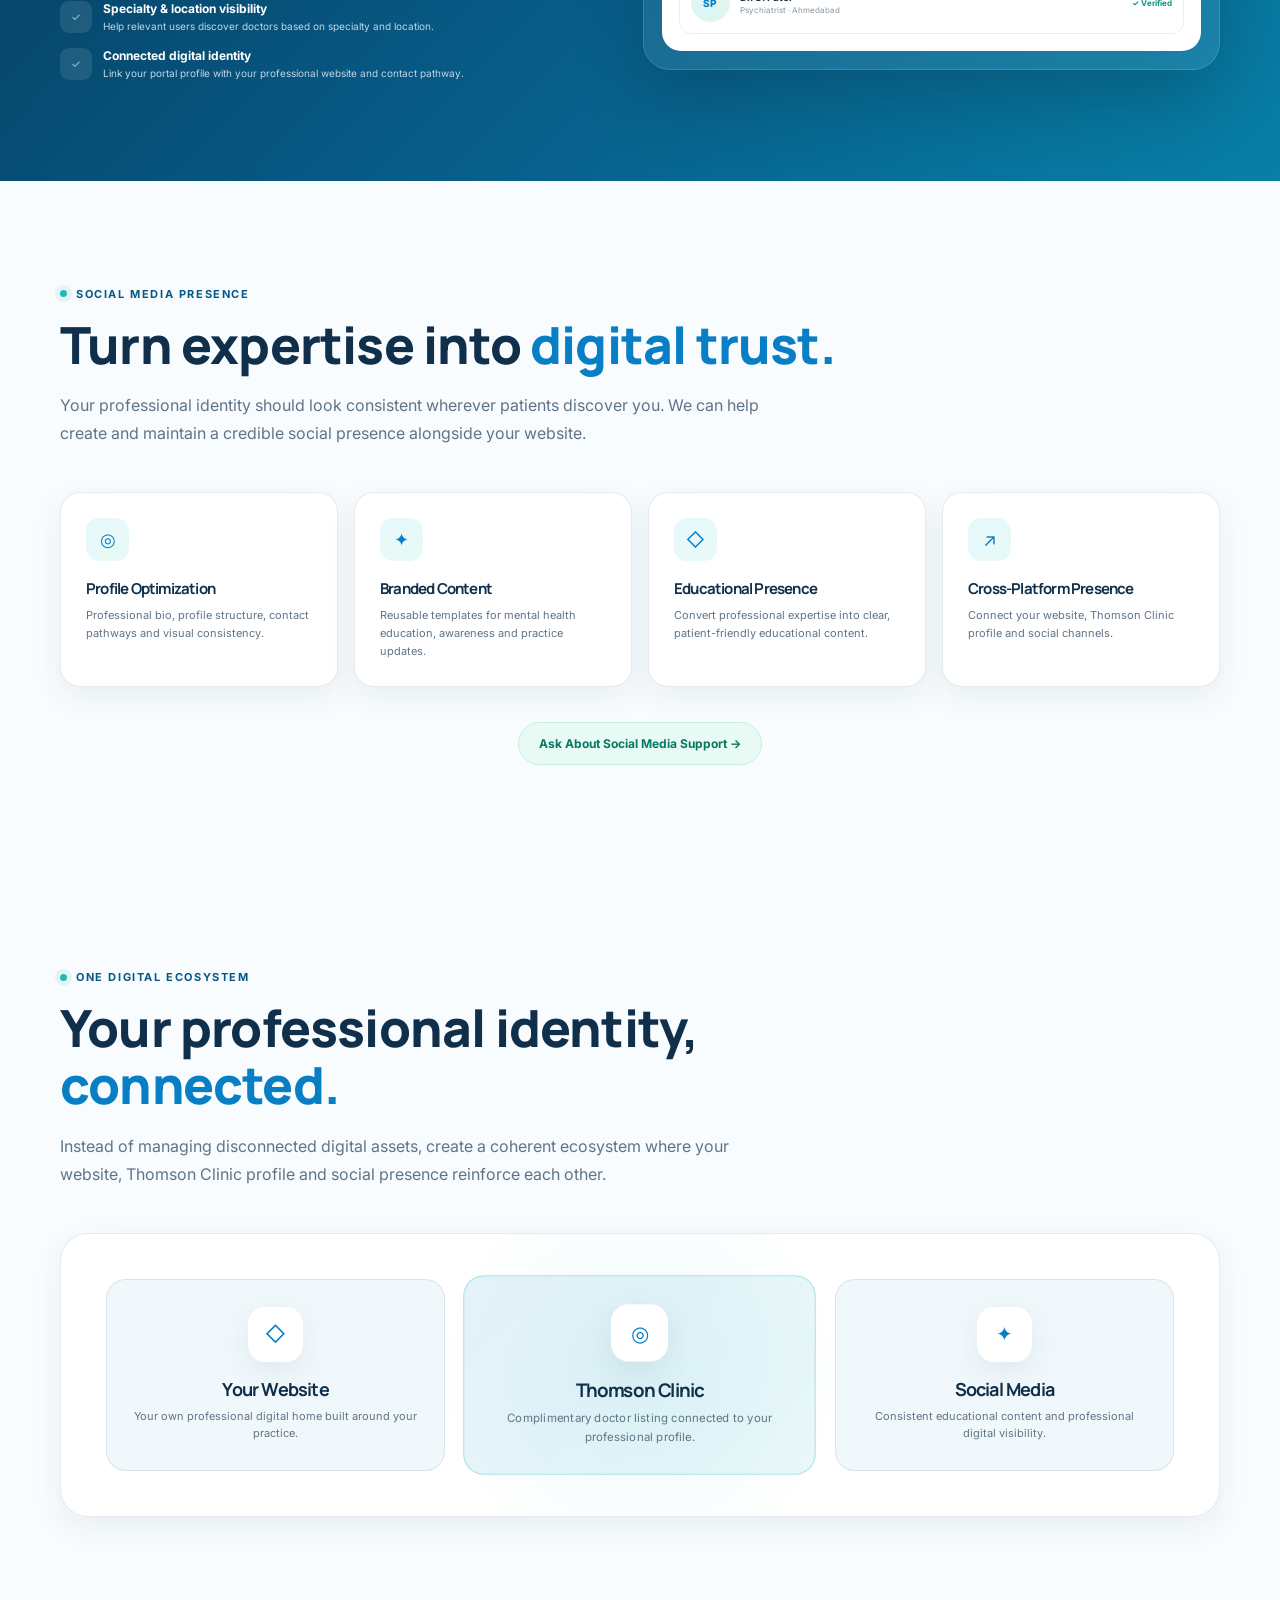
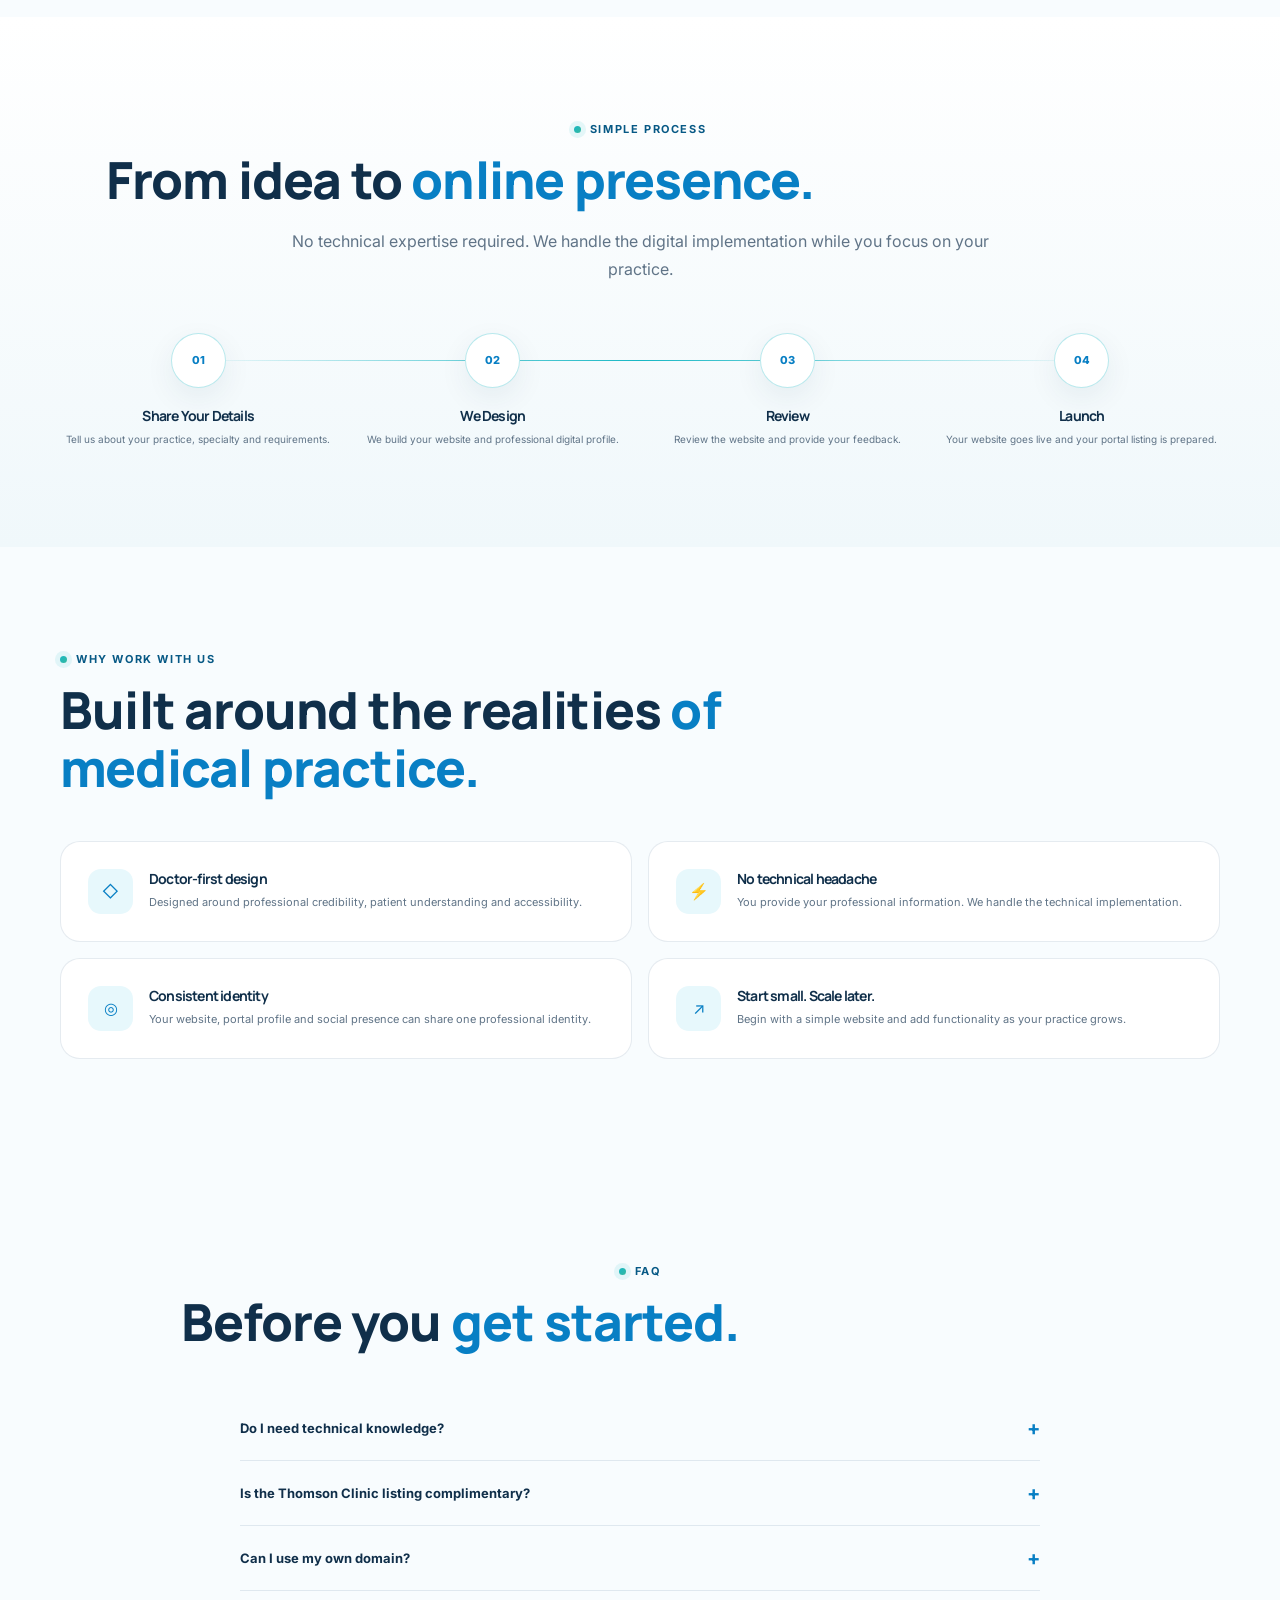
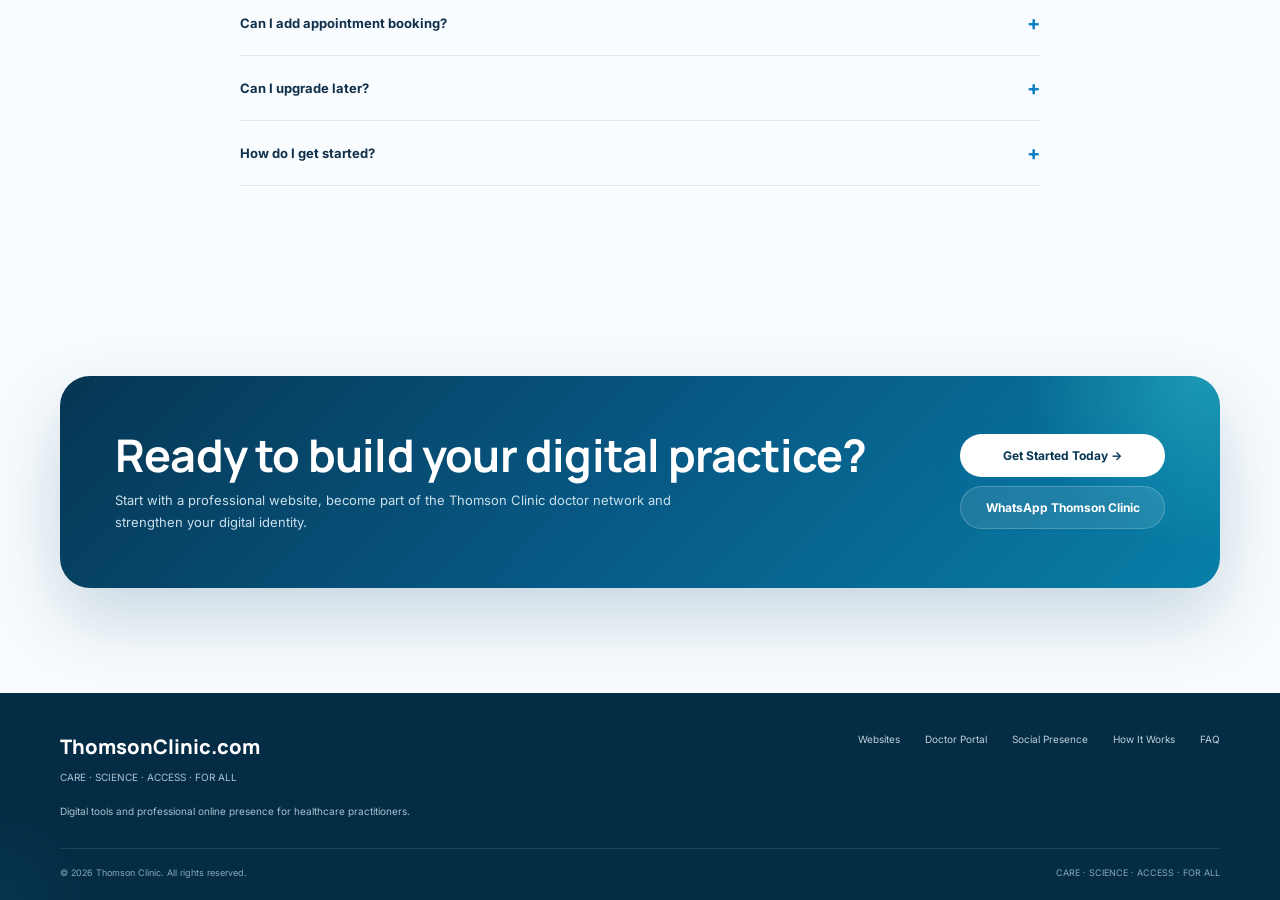
==== commit b1f4090e: "test enviroment set. main index.hmt live now" ====
--- a/index.html
+++ b/index.html
@@ -3,18 +3,3086 @@
 <head>
 
 <meta charset="UTF-8">
-<meta name="viewport" content="width=device-width, initial-scale=1.0">
-<meta name="description" content="Thomson Clinic for Doctors — Professional websites, complimentary doctor portal listing and digital presence solutions for healthcare professionals.">
+
+<meta name="viewport"
+      content="width=device-width, initial-scale=1.0">
+
+<meta name="description"
+      content="Thomson Clinic for Doctors — Professional websites, complimentary doctor portal listing and digital presence solutions for healthcare professionals.">
+
 <meta name="theme-color" content="#075985">
+
 <title>For Doctors | Thomson Clinic</title>
 
-<link rel="preconnect" href="https://fonts.googleapis.com">
-<link rel="preconnect" href="https://fonts.gstatic.com" crossorigin>
-<link href="https://fonts.googleapis.com/css2?family=Inter:wght@400;500;600;700&family=Manrope:wght@500;600;700;800&display=swap" rel="stylesheet">
-<link rel="stylesheet" href="css/global.css">
-<link rel="stylesheet" href="css/home.css">
-
+
+<!-- =====================================================
+     FONTS
+===================================================== -->
+
+<link rel="preconnect"
+      href="https://fonts.googleapis.com">
+
+<link rel="preconnect"
+      href="https://fonts.gstatic.com"
+      crossorigin>
+
+<link href="https://fonts.googleapis.com/css2?family=Inter:wght@400;500;600;700&family=Manrope:wght@500;600;700;800&display=swap"
+      rel="stylesheet">
+
+
+<style>
+
+/* =====================================================
+   THOMSON CLINIC — DOCTORS
+   LIGHT + DARK DESIGN SYSTEM
+===================================================== */
+
+:root{
+
+    --primary:#075985;
+    --primary-2:#087fc4;
+    --cyan:#18b7c4;
+    --teal:#35b89f;
+
+    --bg:#f8fcfe;
+    --surface:#ffffff;
+    --surface-2:#f0f8fb;
+
+    --text:#102f4a;
+    --text-soft:#607487;
+
+    --border:rgba(7,59,107,.10);
+
+    --shadow:
+        0 20px 60px rgba(5,55,85,.09);
+
+    --shadow-small:
+        0 10px 30px rgba(5,55,85,.07);
+
+    --hero-glow:
+        rgba(24,183,196,.16);
+
+    --radius:22px;
+
+    --ease:
+        cubic-bezier(.2,.8,.2,1);
+
+}
+
+
+/* =====================================================
+   DARK MODE
+===================================================== */
+
+body.dark{
+
+    --primary:#67d7e1;
+    --primary-2:#42bfe0;
+    --cyan:#55d9df;
+    --teal:#5bd4b9;
+
+    --bg:#07151f;
+    --surface:#0c202d;
+    --surface-2:#102b3a;
+
+    --text:#edf9fc;
+    --text-soft:#9db6c5;
+
+    --border:rgba(157,220,232,.12);
+
+    --shadow:
+        0 25px 70px rgba(0,0,0,.30);
+
+    --shadow-small:
+        0 12px 35px rgba(0,0,0,.22);
+
+    --hero-glow:
+        rgba(24,183,196,.13);
+
+}
+
+
+/* =====================================================
+   RESET
+===================================================== */
+
+*{
+    margin:0;
+    padding:0;
+    box-sizing:border-box;
+}
+
+html{
+    scroll-behavior:smooth;
+}
+
+body{
+
+    font-family:"Inter",sans-serif;
+
+    background:
+        linear-gradient(
+            180deg,
+            var(--bg),
+            var(--bg)
+        );
+
+    color:var(--text);
+
+    overflow-x:hidden;
+
+    transition:
+        background .4s ease,
+        color .4s ease;
+}
+
+body,
+button,
+a,
+div,
+section,
+header,
+footer{
+
+    transition:
+        background-color .35s ease,
+        border-color .35s ease,
+        color .35s ease;
+}
+
+a{
+    text-decoration:none;
+    color:inherit;
+}
+
+button{
+    font-family:inherit;
+}
+
+.container{
+
+    width:min(1160px,92%);
+
+    margin:auto;
+}
+
+.section{
+
+    padding:100px 0;
+
+    position:relative;
+}
+
+.section-label{
+
+    display:inline-flex;
+
+    align-items:center;
+
+    gap:9px;
+
+    font-size:11px;
+
+    letter-spacing:1.6px;
+
+    text-transform:uppercase;
+
+    font-weight:700;
+
+    color:var(--primary);
+
+    margin-bottom:15px;
+}
+
+.section-label::before{
+
+    content:"";
+
+    width:7px;
+    height:7px;
+
+    border-radius:50%;
+
+    background:
+        linear-gradient(
+            135deg,
+            var(--cyan),
+            var(--teal)
+        );
+
+    box-shadow:
+        0 0 0 5px
+        rgba(24,183,196,.10);
+}
+
+
+/* =====================================================
+   TYPOGRAPHY
+===================================================== */
+
+h1,
+h2,
+h3{
+
+    font-family:"Manrope",sans-serif;
+
+    letter-spacing:-.8px;
+}
+
+.section-title{
+
+    font-size:
+        clamp(34px,4vw,52px);
+
+    line-height:1.12;
+
+    font-weight:800;
+
+    color:var(--text);
+
+    max-width:800px;
+
+    margin-bottom:18px;
+}
+
+.section-title span{
+
+    color:var(--primary-2);
+}
+
+.section-description{
+
+    max-width:700px;
+
+    font-size:16px;
+
+    line-height:1.75;
+
+    color:var(--text-soft);
+}
+
+
+/* =====================================================
+   HEADER
+===================================================== */
+
+header{
+
+    position:fixed;
+
+    top:0;
+    left:0;
+
+    width:100%;
+
+    z-index:1000;
+
+    background:
+        rgba(248,252,254,.78);
+
+    backdrop-filter:
+        blur(18px);
+
+    border-bottom:
+        1px solid var(--border);
+}
+
+body.dark header{
+
+    background:
+        rgba(7,21,31,.78);
+}
+
+header.scrolled{
+
+    box-shadow:
+        0 8px 35px rgba(0,0,0,.06);
+}
+
+.nav{
+
+    min-height:74px;
+
+    display:flex;
+
+    align-items:center;
+
+    justify-content:space-between;
+
+    gap:25px;
+}
+
+
+/* =====================================================
+   LOGO
+===================================================== */
+
+.logo{
+
+    display:flex;
+
+    align-items:center;
+
+    gap:10px;
+
+    font-family:"Manrope",sans-serif;
+
+    font-size:20px;
+
+    font-weight:800;
+
+    color:var(--text);
+
+    white-space:nowrap;
+}
+
+.logo-mark{
+
+    width:39px;
+    height:39px;
+
+    display:grid;
+
+    place-items:center;
+
+    border-radius:12px;
+
+    color:white;
+
+    font-size:12px;
+
+    font-weight:800;
+
+    background:
+        linear-gradient(
+            135deg,
+            #075985,
+            #087fc4,
+            #18b7c4
+        );
+
+    box-shadow:
+        0 8px 20px
+        rgba(8,127,196,.25);
+}
+
+.logo span{
+    color:var(--primary-2);
+}
+
+.logo small{
+
+    display:block;
+
+    font-size:7px;
+
+    letter-spacing:2.2px;
+
+    color:var(--text-soft);
+
+    font-weight:600;
+
+    margin-top:1px;
+}
+
+
+/* =====================================================
+   NAVIGATION
+===================================================== */
+
+.nav-links{
+
+    display:flex;
+
+    align-items:center;
+
+    gap:26px;
+}
+
+.nav-links a{
+
+    font-size:12px;
+
+    font-weight:600;
+
+    color:var(--text-soft);
+
+    position:relative;
+}
+
+.nav-links a:not(.nav-cta)::after{
+
+    content:"";
+
+    position:absolute;
+
+    left:0;
+    bottom:-6px;
+
+    width:0;
+    height:2px;
+
+    background:var(--cyan);
+
+    transition:.3s;
+}
+
+.nav-links a:hover{
+
+    color:var(--primary-2);
+}
+
+.nav-links a:hover::after{
+
+    width:100%;
+}
+
+
+/* =====================================================
+   THEME TOGGLE
+===================================================== */
+
+.theme-toggle{
+
+    width:47px;
+    height:27px;
+
+    border-radius:100px;
+
+    border:1px solid var(--border);
+
+    background:var(--surface);
+
+    cursor:pointer;
+
+    padding:3px;
+
+    position:relative;
+
+    display:flex;
+
+    align-items:center;
+
+    box-shadow:var(--shadow-small);
+}
+
+.theme-toggle::before{
+
+    content:"☀";
+
+    width:21px;
+    height:21px;
+
+    border-radius:50%;
+
+    display:grid;
+
+    place-items:center;
+
+    background:
+        linear-gradient(
+            135deg,
+            #eaf9fc,
+            #d9f3f7
+        );
+
+    color:#087fc4;
+
+    font-size:11px;
+
+    transform:translateX(0);
+
+    transition:
+        transform .35s var(--ease);
+}
+
+body.dark .theme-toggle::before{
+
+    content:"☾";
+
+    transform:translateX(20px);
+
+    background:#163746;
+
+    color:#69dce4;
+}
+
+
+/* NAV CTA */
+
+.nav-cta{
+
+    padding:10px 17px;
+
+    border-radius:100px;
+
+    color:white !important;
+
+    background:
+        linear-gradient(
+            135deg,
+            var(--primary),
+            var(--primary-2)
+        );
+
+    box-shadow:
+        0 8px 20px
+        rgba(8,127,196,.18);
+}
+
+.nav-cta:hover{
+
+    transform:translateY(-2px);
+}
+
+
+/* MOBILE */
+
+.menu-btn{
+
+    display:none;
+
+    background:none;
+
+    border:0;
+
+    font-size:25px;
+
+    color:var(--text);
+
+    cursor:pointer;
+}
+
+
+/* =====================================================
+   HERO
+===================================================== */
+
+.hero{
+
+    min-height:100vh;
+
+    padding:
+        145px 0
+        80px;
+
+    display:flex;
+
+    align-items:center;
+
+    position:relative;
+
+    overflow:hidden;
+
+    background:
+        radial-gradient(
+            circle at 85% 20%,
+            var(--hero-glow),
+            transparent 30%
+        ),
+        radial-gradient(
+            circle at 10% 90%,
+            rgba(8,127,196,.08),
+            transparent 28%
+        );
+}
+
+
+/* GRID BACKGROUND */
+
+.hero-grid-bg{
+
+    position:absolute;
+
+    inset:0;
+
+    opacity:.35;
+
+    background-image:
+
+        linear-gradient(
+            rgba(8,127,196,.045) 1px,
+            transparent 1px
+        ),
+
+        linear-gradient(
+            90deg,
+            rgba(8,127,196,.045) 1px,
+            transparent 1px
+        );
+
+    background-size:
+        55px 55px;
+
+    mask-image:
+        linear-gradient(
+            to bottom,
+            black,
+            transparent 80%
+        );
+
+    pointer-events:none;
+}
+
+
+/* GLOW ORBS */
+
+.orb{
+
+    position:absolute;
+
+    border-radius:50%;
+
+    filter:blur(1px);
+
+    pointer-events:none;
+}
+
+.orb-1{
+
+    width:330px;
+    height:330px;
+
+    right:-130px;
+    top:90px;
+
+    background:
+        radial-gradient(
+            circle,
+            rgba(24,183,196,.20),
+            transparent 70%
+        );
+
+    animation:
+        orbMove 9s ease-in-out infinite;
+}
+
+.orb-2{
+
+    width:240px;
+    height:240px;
+
+    left:-100px;
+    bottom:30px;
+
+    background:
+        radial-gradient(
+            circle,
+            rgba(8,127,196,.14),
+            transparent 70%
+        );
+
+    animation:
+        orbMove 11s ease-in-out infinite reverse;
+}
+
+@keyframes orbMove{
+
+    0%,100%{
+        transform:translate(0,0);
+    }
+
+    50%{
+        transform:translate(15px,-25px);
+    }
+}
+
+
+.hero-grid{
+
+    display:grid;
+
+    grid-template-columns:
+        1.02fr .98fr;
+
+    gap:65px;
+
+    align-items:center;
+
+    position:relative;
+
+    z-index:2;
+}
+
+
+/* HERO COPY */
+
+.hero h1{
+
+    font-size:
+        clamp(43px,5.1vw,65px);
+
+    line-height:1.06;
+
+    font-weight:800;
+
+    color:var(--text);
+
+    max-width:680px;
+
+    margin-bottom:22px;
+}
+
+.hero h1 span{
+
+    background:
+        linear-gradient(
+            90deg,
+            var(--primary-2),
+            var(--cyan)
+        );
+
+    -webkit-background-clip:text;
+
+    background-clip:text;
+
+    color:transparent;
+}
+
+.hero-copy{
+
+    color:var(--text-soft);
+
+    font-size:17px;
+
+    line-height:1.75;
+
+    max-width:650px;
+
+    margin-bottom:30px;
+}
+
+.hero-copy strong{
+
+    color:var(--text);
+}
+
+
+/* HERO ACTIONS */
+
+.hero-actions{
+
+    display:flex;
+
+    gap:12px;
+
+    flex-wrap:wrap;
+}
+
+.btn{
+
+    display:inline-flex;
+
+    align-items:center;
+
+    justify-content:center;
+
+    gap:8px;
+
+    padding:13px 20px;
+
+    border-radius:100px;
+
+    font-size:12px;
+
+    font-weight:700;
+
+    cursor:pointer;
+
+    border:1px solid transparent;
+
+    transition:
+        transform .3s var(--ease),
+        box-shadow .3s ease,
+        background .3s ease;
+}
+
+.btn:hover{
+
+    transform:translateY(-3px);
+}
+
+.btn-primary{
+
+    color:white;
+
+    background:
+        linear-gradient(
+            135deg,
+            var(--primary),
+            var(--primary-2)
+        );
+
+    box-shadow:
+        0 12px 28px
+        rgba(8,127,196,.20);
+}
+
+.btn-primary:hover{
+
+    box-shadow:
+        0 18px 35px
+        rgba(8,127,196,.27);
+}
+
+.btn-outline{
+
+    color:var(--text);
+
+    background:var(--surface);
+
+    border-color:var(--border);
+
+    box-shadow:var(--shadow-small);
+}
+
+.btn-whatsapp{
+
+    color:#08785f;
+
+    background:#e7faf4;
+
+    border-color:#c7eee2;
+}
+
+body.dark .btn-whatsapp{
+
+    color:#66dfbf;
+
+    background:#102e2a;
+
+    border-color:#1d4d44;
+}
+
+
+/* TRUST */
+
+.hero-trust{
+
+    margin-top:30px;
+
+    display:flex;
+
+    flex-wrap:wrap;
+
+    gap:18px;
+}
+
+.trust-item{
+
+    display:flex;
+
+    align-items:center;
+
+    gap:7px;
+
+    color:var(--text-soft);
+
+    font-size:10px;
+
+    font-weight:600;
+}
+
+.trust-dot{
+
+    width:6px;
+    height:6px;
+
+    border-radius:50%;
+
+    background:var(--teal);
+}
+
+
+/* =====================================================
+   HERO VISUAL
+===================================================== */
+
+.hero-visual{
+
+    min-height:500px;
+
+    display:flex;
+
+    align-items:center;
+
+    justify-content:center;
+
+    position:relative;
+}
+
+
+/* DEVICE */
+
+.device{
+
+    width:min(510px,100%);
+
+    border-radius:22px;
+
+    overflow:hidden;
+
+    background:var(--surface);
+
+    border:1px solid var(--border);
+
+    box-shadow:
+        0 35px 90px rgba(5,55,85,.17);
+
+    transform:
+        perspective(1100px)
+        rotateY(-5deg)
+        rotateX(2deg);
+
+    animation:
+        deviceFloat 7s ease-in-out infinite;
+
+    transition:
+        transform .5s var(--ease);
+}
+
+.device:hover{
+
+    transform:
+        perspective(1100px)
+        rotateY(0)
+        rotateX(0)
+        translateY(-8px);
+}
+
+@keyframes deviceFloat{
+
+    0%,100%{
+        transform:
+            perspective(1100px)
+            rotateY(-5deg)
+            rotateX(2deg)
+            translateY(0);
+    }
+
+    50%{
+        transform:
+            perspective(1100px)
+            rotateY(-3deg)
+            rotateX(2deg)
+            translateY(-12px);
+    }
+}
+
+.device-top{
+
+    height:40px;
+
+    display:flex;
+
+    align-items:center;
+
+    gap:6px;
+
+    padding:0 14px;
+
+    background:
+        var(--surface-2);
+
+    border-bottom:
+        1px solid var(--border);
+}
+
+.device-dot{
+
+    width:7px;
+    height:7px;
+
+    border-radius:50%;
+
+    background:#9cb1be;
+}
+
+.device-address{
+
+    margin-left:8px;
+
+    flex:1;
+
+    height:21px;
+
+    border-radius:6px;
+
+    display:flex;
+
+    align-items:center;
+
+    padding-left:10px;
+
+    font-size:8px;
+
+    color:var(--text-soft);
+
+    background:var(--surface);
+
+    border:1px solid var(--border);
+}
+
+.device-screen{
+
+    min-height:375px;
+
+    padding:27px;
+
+    background:
+        radial-gradient(
+            circle at 90% 10%,
+            rgba(24,183,196,.12),
+            transparent 25%
+        ),
+        linear-gradient(
+            135deg,
+            var(--surface),
+            var(--surface-2)
+        );
+}
+
+.mock-nav{
+
+    display:flex;
+
+    align-items:center;
+
+    justify-content:space-between;
+
+    margin-bottom:48px;
+}
+
+.mock-logo{
+
+    font-family:"Manrope",sans-serif;
+
+    font-size:15px;
+
+    font-weight:800;
+
+    color:var(--text);
+}
+
+.mock-links{
+
+    display:flex;
+
+    gap:13px;
+
+    align-items:center;
+
+    color:var(--text-soft);
+
+    font-size:7px;
+}
+
+.mock-book{
+
+    padding:7px 10px;
+
+    border-radius:5px;
+
+    color:white;
+
+    background:var(--primary);
+}
+
+.mock-title{
+
+    font-family:"Manrope",sans-serif;
+
+    font-size:31px;
+
+    line-height:1.12;
+
+    font-weight:800;
+
+    max-width:350px;
+
+    color:var(--text);
+
+    margin-bottom:12px;
+}
+
+.mock-title span{
+
+    color:var(--primary-2);
+}
+
+.mock-description{
+
+    max-width:320px;
+
+    font-size:9px;
+
+    line-height:1.65;
+
+    color:var(--text-soft);
+
+    margin-bottom:18px;
+}
+
+.mock-buttons{
+
+    display:flex;
+
+    gap:7px;
+}
+
+.mock-button{
+
+    padding:9px 12px;
+
+    font-size:7px;
+
+    border-radius:6px;
+
+    color:white;
+
+    background:var(--primary-2);
+}
+
+.mock-button.alt{
+
+    color:var(--text);
+
+    background:var(--surface);
+
+    border:1px solid var(--border);
+}
+
+
+/* =====================================================
+   FLOATING CARDS
+===================================================== */
+
+.float-card{
+
+    position:absolute;
+
+    background:
+        color-mix(
+            in srgb,
+            var(--surface) 88%,
+            transparent
+        );
+
+    backdrop-filter:blur(16px);
+
+    border:1px solid var(--border);
+
+    border-radius:16px;
+
+    padding:13px;
+
+    box-shadow:
+        0 18px 45px rgba(5,55,85,.12);
+
+    z-index:4;
+
+    animation:
+        floatSmall 5.5s ease-in-out infinite;
+}
+
+@keyframes floatSmall{
+
+    0%,100%{
+        transform:translateY(0);
+    }
+
+    50%{
+        transform:translateY(-9px);
+    }
+}
+
+.float-portal{
+
+    left:-15px;
+
+    top:65px;
+}
+
+.float-social{
+
+    right:-10px;
+
+    bottom:65px;
+
+    animation-delay:1.2s;
+}
+
+.float-row{
+
+    display:flex;
+
+    align-items:center;
+
+    gap:9px;
+}
+
+.float-icon{
+
+    width:37px;
+    height:37px;
+
+    display:grid;
+
+    place-items:center;
+
+    border-radius:11px;
+
+    background:
+        linear-gradient(
+            135deg,
+            #e8f8fc,
+            #e6faf4
+        );
+
+    color:var(--primary-2);
+
+    font-weight:800;
+
+    font-size:14px;
+}
+
+.float-title{
+
+    font-size:10px;
+
+    font-weight:700;
+
+    color:var(--text);
+}
+
+.float-sub{
+
+    font-size:8px;
+
+    color:var(--text-soft);
+
+    margin-top:2px;
+}
+
+
+/* =====================================================
+   ECOSYSTEM
+===================================================== */
+
+.ecosystem{
+
+    background:
+        linear-gradient(
+            180deg,
+            var(--bg),
+            var(--surface-2)
+        );
+}
+
+.eco-grid{
+
+    margin-top:50px;
+
+    display:grid;
+
+    grid-template-columns:
+        repeat(3,1fr);
+
+    gap:18px;
+}
+
+.eco-card{
+
+    position:relative;
+
+    padding:30px;
+
+    border-radius:var(--radius);
+
+    background:var(--surface);
+
+    border:1px solid var(--border);
+
+    overflow:hidden;
+
+    box-shadow:var(--shadow-small);
+
+    transition:
+        transform .4s var(--ease),
+        box-shadow .4s ease;
+}
+
+.eco-card::before{
+
+    content:"";
+
+    position:absolute;
+
+    width:130px;
+    height:130px;
+
+    right:-60px;
+    top:-60px;
+
+    border-radius:50%;
+
+    background:
+        radial-gradient(
+            circle,
+            rgba(24,183,196,.13),
+            transparent 70%
+        );
+}
+
+.eco-card:hover{
+
+    transform:translateY(-8px);
+
+    box-shadow:var(--shadow);
+}
+
+.eco-icon{
+
+    width:52px;
+    height:52px;
+
+    display:grid;
+
+    place-items:center;
+
+    border-radius:15px;
+
+    background:
+        linear-gradient(
+            135deg,
+            #e6f8fc,
+            #e8faf5
+        );
+
+    color:var(--primary-2);
+
+    font-size:20px;
+
+    margin-bottom:20px;
+}
+
+.eco-card h3{
+
+    font-size:21px;
+
+    margin-bottom:9px;
+
+    color:var(--text);
+}
+
+.eco-card p{
+
+    font-size:13px;
+
+    line-height:1.65;
+
+    color:var(--text-soft);
+
+    margin-bottom:18px;
+}
+
+.eco-list{
+
+    list-style:none;
+
+    display:grid;
+
+    gap:9px;
+}
+
+.eco-list li{
+
+    display:flex;
+
+    gap:8px;
+
+    font-size:11px;
+
+    color:var(--text-soft);
+}
+
+.eco-list li::before{
+
+    content:"✓";
+
+    color:var(--teal);
+
+    font-weight:800;
+}
+
+
+/* =====================================================
+   PRICING
+===================================================== */
+
+.plans{
+
+    background:var(--surface);
+}
+
+.plans-head{
+
+    display:flex;
+
+    align-items:end;
+
+    justify-content:space-between;
+
+    gap:30px;
+
+    margin-bottom:45px;
+}
+
+.plans-note{
+
+    max-width:340px;
+
+    font-size:12px;
+
+    line-height:1.7;
+
+    color:var(--text-soft);
+}
+
+.plan-grid{
+
+    display:grid;
+
+    grid-template-columns:
+        repeat(3,1fr);
+
+    gap:18px;
+}
+
+.plan{
+
+    position:relative;
+
+    padding:30px;
+
+    border-radius:25px;
+
+    background:var(--surface);
+
+    border:1px solid var(--border);
+
+    box-shadow:var(--shadow-small);
+
+    transition:
+        transform .4s var(--ease),
+        box-shadow .4s ease;
+}
+
+.plan:hover{
+
+    transform:translateY(-8px);
+
+    box-shadow:var(--shadow);
+}
+
+.plan.popular{
+
+    border:
+        1.5px solid
+        rgba(8,127,196,.40);
+
+    background:
+        linear-gradient(
+            180deg,
+            var(--surface-2),
+            var(--surface)
+        );
+}
+
+.popular-label{
+
+    position:absolute;
+
+    top:-12px;
+
+    left:50%;
+
+    transform:translateX(-50%);
+
+    padding:6px 14px;
+
+    border-radius:100px;
+
+    background:
+        linear-gradient(
+            90deg,
+            var(--primary-2),
+            var(--cyan)
+        );
+
+    color:white;
+
+    font-size:9px;
+
+    font-weight:800;
+
+    letter-spacing:.7px;
+}
+
+.plan h3{
+
+    font-size:23px;
+
+    color:var(--text);
+
+    margin-bottom:6px;
+}
+
+.plan-sub{
+
+    color:var(--text-soft);
+
+    font-size:11px;
+
+    line-height:1.5;
+
+    min-height:36px;
+}
+
+.price{
+
+    font-family:"Manrope",sans-serif;
+
+    font-size:34px;
+
+    font-weight:800;
+
+    color:var(--text);
+
+    margin:21px 0;
+}
+
+.price small{
+
+    font-family:"Inter",sans-serif;
+
+    font-size:10px;
+
+    font-weight:500;
+
+    color:var(--text-soft);
+}
+
+.plan-divider{
+
+    height:1px;
+
+    background:var(--border);
+
+    margin-bottom:20px;
+}
+
+.plan-features{
+
+    list-style:none;
+
+    display:grid;
+
+    gap:10px;
+
+    margin-bottom:25px;
+}
+
+.plan-features li{
+
+    display:flex;
+
+    gap:9px;
+
+    font-size:11px;
+
+    color:var(--text-soft);
+
+    line-height:1.45;
+}
+
+.plan-features li::before{
+
+    content:"✓";
+
+    width:17px;
+    height:17px;
+
+    flex:none;
+
+    display:grid;
+
+    place-items:center;
+
+    border-radius:50%;
+
+    background:#e7faf4;
+
+    color:#0b9278;
+
+    font-size:9px;
+
+    font-weight:900;
+}
+
+.plan .btn{
+
+    width:100%;
+}
+
+
+/* =====================================================
+   PORTAL
+===================================================== */
+
+.portal-section{
+
+    background:
+        linear-gradient(
+            135deg,
+            #063653,
+            #075985,
+            #087fa7
+        );
+
+    color:white;
+
+    overflow:hidden;
+}
+
+.portal-section::before{
+
+    content:"";
+
+    position:absolute;
+
+    width:550px;
+    height:550px;
+
+    right:-230px;
+    top:-250px;
+
+    border-radius:50%;
+
+    background:
+        radial-gradient(
+            circle,
+            rgba(48,211,219,.30),
+            transparent 68%
+        );
+
+    animation:
+        orbMove 9s infinite;
+}
+
+.portal-grid{
+
+    display:grid;
+
+    grid-template-columns:
+        .95fr 1.05fr;
+
+    gap:60px;
+
+    align-items:center;
+
+    position:relative;
+
+    z-index:2;
+}
+
+.portal-section .section-label{
+
+    color:#75dce1;
+}
+
+.portal-section .section-title{
+
+    color:white;
+}
+
+.portal-section .section-title span{
+
+    color:#6edfe2;
+}
+
+.portal-section .section-description{
+
+    color:#c8dfea;
+}
+
+
+/* BENEFITS */
+
+.portal-benefits{
+
+    margin-top:28px;
+
+    display:grid;
+
+    gap:13px;
+}
+
+.portal-benefit{
+
+    display:flex;
+
+    gap:11px;
+
+    align-items:flex-start;
+}
+
+.portal-benefit-icon{
+
+    width:32px;
+    height:32px;
+
+    flex:none;
+
+    display:grid;
+
+    place-items:center;
+
+    border-radius:9px;
+
+    background:
+        rgba(255,255,255,.10);
+
+    color:#75e1df;
+
+    font-size:11px;
+}
+
+.portal-benefit strong{
+
+    display:block;
+
+    font-size:12px;
+
+    margin-bottom:3px;
+}
+
+.portal-benefit span{
+
+    display:block;
+
+    color:#bed8e4;
+
+    font-size:10px;
+
+    line-height:1.55;
+}
+
+
+/* PORTAL MOCKUP */
+
+.portal-preview{
+
+    padding:18px;
+
+    border-radius:27px;
+
+    background:
+        rgba(255,255,255,.08);
+
+    border:1px solid rgba(255,255,255,.15);
+
+    backdrop-filter:blur(14px);
+
+    box-shadow:
+        0 30px 70px rgba(0,0,0,.18);
+}
+
+.portal-inner{
+
+    background:white;
+
+    border-radius:19px;
+
+    overflow:hidden;
+
+    color:#17324a;
+}
+
+.portal-header{
+
+    display:flex;
+
+    align-items:center;
+
+    justify-content:space-between;
+
+    padding:17px;
+
+    border-bottom:1px solid #edf2f5;
+}
+
+.portal-logo{
+
+    font-family:"Manrope",sans-serif;
+
+    font-weight:800;
+
+    font-size:15px;
+
+    color:#073b68;
+}
+
+.portal-search{
+
+    font-size:8px;
+
+    color:#7f909f;
+
+    padding:7px 10px;
+
+    border-radius:6px;
+
+    background:#f3f7f9;
+}
+
+.doctor-list{
+
+    padding:17px;
+
+    display:grid;
+
+    gap:10px;
+}
+
+.doctor{
+
+    display:flex;
+
+    align-items:center;
+
+    gap:10px;
+
+    padding:11px;
+
+    border-radius:12px;
+
+    border:1px solid #e8eef2;
+
+    transition:.3s;
+}
+
+.doctor:hover{
+
+    transform:translateX(5px);
+
+    border-color:#b8e5eb;
+}
+
+.doctor-avatar{
+
+    width:39px;
+    height:39px;
+
+    border-radius:50%;
+
+    display:grid;
+
+    place-items:center;
+
+    background:
+        linear-gradient(
+            135deg,
+            #dff5fa,
+            #dff5ed
+        );
+
+    color:#087fc4;
+
+    font-size:10px;
+
+    font-weight:800;
+}
+
+.doctor-name{
+
+    font-size:10px;
+
+    font-weight:700;
+
+    color:#12324c;
+}
+
+.doctor-meta{
+
+    font-size:8px;
+
+    color:#8596a3;
+
+    margin-top:2px;
+}
+
+.verified{
+
+    margin-left:auto;
+
+    color:#0a9679;
+
+    font-size:8px;
+
+    font-weight:700;
+}
+
+
+/* =====================================================
+   SOCIAL
+===================================================== */
+
+.social-section{
+
+    background:var(--bg);
+}
+
+.social-grid{
+
+    margin-top:45px;
+
+    display:grid;
+
+    grid-template-columns:
+        repeat(4,1fr);
+
+    gap:16px;
+}
+
+.social-card{
+
+    padding:25px;
+
+    background:var(--surface);
+
+    border:1px solid var(--border);
+
+    border-radius:20px;
+
+    box-shadow:var(--shadow-small);
+
+    transition:
+        transform .35s var(--ease),
+        box-shadow .35s ease;
+}
+
+.social-card:hover{
+
+    transform:translateY(-7px);
+
+    box-shadow:var(--shadow);
+}
+
+.social-icon{
+
+    width:43px;
+    height:43px;
+
+    display:grid;
+
+    place-items:center;
+
+    border-radius:13px;
+
+    background:
+        linear-gradient(
+            135deg,
+            #e6f8fc,
+            #e8faf5
+        );
+
+    color:var(--primary-2);
+
+    font-size:18px;
+
+    margin-bottom:17px;
+}
+
+.social-card h3{
+
+    font-size:15px;
+
+    color:var(--text);
+
+    margin-bottom:7px;
+}
+
+.social-card p{
+
+    font-size:11px;
+
+    line-height:1.65;
+
+    color:var(--text-soft);
+}
+
+
+/* =====================================================
+   ECOSYSTEM MAP
+===================================================== */
+
+.ecosystem-map{
+
+    margin-top:45px;
+
+    padding:45px;
+
+    border-radius:28px;
+
+    background:var(--surface);
+
+    border:1px solid var(--border);
+
+    box-shadow:var(--shadow-small);
+
+    position:relative;
+
+    overflow:hidden;
+}
+
+.ecosystem-map::before{
+
+    content:"";
+
+    position:absolute;
+
+    inset:0;
+
+    background:
+        radial-gradient(
+            circle at 50% 50%,
+            rgba(24,183,196,.07),
+            transparent 35%
+        );
+
+    pointer-events:none;
+}
+
+.map-grid{
+
+    position:relative;
+
+    z-index:2;
+
+    display:grid;
+
+    grid-template-columns:
+        1fr 1fr 1fr;
+
+    gap:25px;
+
+    align-items:center;
+}
+
+.map-box{
+
+    padding:27px;
+
+    border-radius:20px;
+
+    background:var(--surface-2);
+
+    border:1px solid var(--border);
+
+    text-align:center;
+
+    transition:.35s var(--ease);
+}
+
+.map-box:hover{
+
+    transform:translateY(-5px);
+
+    box-shadow:var(--shadow-small);
+}
+
+.map-box.center{
+
+    background:
+        linear-gradient(
+            135deg,
+            rgba(8,127,196,.10),
+            rgba(24,183,196,.09)
+        );
+
+    border-color:
+        rgba(24,183,196,.30);
+
+    transform:scale(1.04);
+}
+
+.map-box.center:hover{
+
+    transform:
+        scale(1.04)
+        translateY(-5px);
+}
+
+.map-icon{
+
+    width:55px;
+    height:55px;
+
+    display:grid;
+
+    place-items:center;
+
+    margin:0 auto 15px;
+
+    border-radius:17px;
+
+    background:var(--surface);
+
+    color:var(--primary-2);
+
+    font-size:20px;
+
+    box-shadow:var(--shadow-small);
+}
+
+.map-box h3{
+
+    font-size:18px;
+
+    color:var(--text);
+
+    margin-bottom:7px;
+}
+
+.map-box p{
+
+    font-size:11px;
+
+    line-height:1.6;
+
+    color:var(--text-soft);
+}
+
+
+/* =====================================================
+   PROCESS
+===================================================== */
+
+.process{
+
+    background:
+        linear-gradient(
+            180deg,
+            var(--surface),
+            var(--surface-2)
+        );
+}
+
+.process-grid{
+
+    margin-top:50px;
+
+    display:grid;
+
+    grid-template-columns:
+        repeat(4,1fr);
+
+    gap:18px;
+
+    position:relative;
+}
+
+.process-grid::before{
+
+    content:"";
+
+    position:absolute;
+
+    top:27px;
+
+    left:11%;
+    right:11%;
+
+    height:1px;
+
+    background:
+        linear-gradient(
+            90deg,
+            transparent,
+            var(--cyan),
+            transparent
+        );
+}
+
+.process-step{
+
+    position:relative;
+
+    z-index:2;
+
+    text-align:center;
+}
+
+.process-number{
+
+    width:55px;
+    height:55px;
+
+    margin:
+        0 auto
+        18px;
+
+    display:grid;
+
+    place-items:center;
+
+    border-radius:50%;
+
+    background:var(--surface);
+
+    border:1.5px solid
+        rgba(24,183,196,.30);
+
+    color:var(--primary-2);
+
+    font-size:11px;
+
+    font-weight:800;
+
+    box-shadow:var(--shadow-small);
+}
+
+.process-step h3{
+
+    font-size:14px;
+
+    color:var(--text);
+
+    margin-bottom:6px;
+}
+
+.process-step p{
+
+    font-size:10px;
+
+    color:var(--text-soft);
+
+    line-height:1.6;
+}
+
+
+/* =====================================================
+   WHY US
+===================================================== */
+
+.why-grid{
+
+    margin-top:45px;
+
+    display:grid;
+
+    grid-template-columns:
+        1fr 1fr;
+
+    gap:16px;
+}
+
+.why-card{
+
+    display:flex;
+
+    gap:16px;
+
+    padding:27px;
+
+    border-radius:20px;
+
+    background:var(--surface);
+
+    border:1px solid var(--border);
+
+    transition:.35s var(--ease);
+}
+
+.why-card:hover{
+
+    transform:translateY(-5px);
+
+    box-shadow:var(--shadow-small);
+}
+
+.why-icon{
+
+    flex:none;
+
+    width:45px;
+    height:45px;
+
+    display:grid;
+
+    place-items:center;
+
+    border-radius:13px;
+
+    background:#e7f8fc;
+
+    color:var(--primary-2);
+}
+
+.why-card h3{
+
+    font-size:14px;
+
+    color:var(--text);
+
+    margin-bottom:6px;
+}
+
+.why-card p{
+
+    font-size:11px;
+
+    color:var(--text-soft);
+
+    line-height:1.6;
+}
+
+
+/* =====================================================
+   FAQ
+===================================================== */
+
+.faq{
+
+    max-width:800px;
+
+    margin:
+        45px auto
+        0;
+}
+
+.faq-item{
+
+    border-bottom:
+        1px solid var(--border);
+}
+
+.faq-question{
+
+    width:100%;
+
+    border:0;
+
+    background:none;
+
+    padding:20px 0;
+
+    display:flex;
+
+    justify-content:space-between;
+
+    align-items:center;
+
+    color:var(--text);
+
+    font-size:13px;
+
+    font-weight:700;
+
+    text-align:left;
+
+    cursor:pointer;
+}
+
+.faq-question span{
+
+    color:var(--primary-2);
+
+    font-size:20px;
+
+    transition:.3s;
+}
+
+.faq-item.active
+.faq-question span{
+
+    transform:rotate(45deg);
+}
+
+.faq-answer{
+
+    max-height:0;
+
+    overflow:hidden;
+
+    transition:
+        max-height .4s ease;
+}
+
+.faq-answer-inner{
+
+    padding:
+        0 0 18px;
+
+    color:var(--text-soft);
+
+    font-size:11px;
+
+    line-height:1.7;
+}
+
+
+/* =====================================================
+   CTA
+===================================================== */
+
+.final-cta{
+
+    padding:
+        90px 0
+        105px;
+
+    background:var(--bg);
+}
+
+.cta-box{
+
+    position:relative;
+
+    overflow:hidden;
+
+    padding:55px;
+
+    border-radius:30px;
+
+    color:white;
+
+    background:
+        linear-gradient(
+            135deg,
+            #063653,
+            #075985,
+            #087fa7
+        );
+
+    box-shadow:
+        0 30px 75px
+        rgba(7,59,107,.20);
+}
+
+.cta-box::before{
+
+    content:"";
+
+    position:absolute;
+
+    width:380px;
+    height:380px;
+
+    right:-170px;
+    top:-190px;
+
+    border-radius:50%;
+
+    background:
+        radial-gradient(
+            circle,
+            rgba(61,221,224,.35),
+            transparent 65%
+        );
+
+    animation:
+        orbMove 8s infinite;
+}
+
+.cta-content{
+
+    position:relative;
+
+    z-index:2;
+
+    display:flex;
+
+    align-items:center;
+
+    justify-content:space-between;
+
+    gap:35px;
+}
+
+.cta-box h2{
+
+    font-size:
+        clamp(30px,4vw,45px);
+
+    line-height:1.1;
+
+    margin-bottom:10px;
+}
+
+.cta-box p{
+
+    max-width:600px;
+
+    color:#c9e0eb;
+
+    font-size:13px;
+
+    line-height:1.65;
+}
+
+.cta-actions{
+
+    display:flex;
+
+    flex-direction:column;
+
+    gap:9px;
+
+    min-width:205px;
+}
+
+.cta-actions .btn-primary{
+
+    background:white;
+
+    color:#063653;
+}
+
+.cta-actions .btn-whatsapp{
+
+    background:
+        rgba(255,255,255,.10);
+
+    color:white;
+
+    border-color:
+        rgba(255,255,255,.20);
+}
+
+
+/* =====================================================
+   FOOTER
+===================================================== */
+
+footer{
+
+    background:#052c45;
+
+    color:white;
+
+    padding:40px 0 22px;
+}
+
+.footer-grid{
+
+    display:flex;
+
+    justify-content:space-between;
+
+    gap:35px;
+
+    padding-bottom:28px;
+
+    border-bottom:
+        1px solid
+        rgba(255,255,255,.10);
+}
+
+.footer-logo{
+
+    font-family:"Manrope",sans-serif;
+
+    font-size:20px;
+
+    font-weight:800;
+
+    margin-bottom:9px;
+}
+
+.footer-brand p{
+
+    max-width:360px;
+
+    color:#a9c2d0;
+
+    font-size:10px;
+
+    line-height:1.7;
+}
+
+.footer-links{
+
+    display:flex;
+
+    gap:25px;
+
+    flex-wrap:wrap;
+
+    align-content:flex-start;
+}
+
+.footer-links a{
+
+    color:#bdd1dc;
+
+    font-size:10px;
+}
+
+.footer-links a:hover{
+
+    color:white;
+}
+
+.footer-bottom{
+
+    padding-top:18px;
+
+    display:flex;
+
+    justify-content:space-between;
+
+    color:#89a8b8;
+
+    font-size:9px;
+}
+
+
+/* =====================================================
+   FLOATING WHATSAPP
+===================================================== */
+
+.whatsapp-float{
+
+    position:fixed;
+
+    right:20px;
+    bottom:20px;
+
+    width:55px;
+    height:55px;
+
+    border-radius:50%;
+
+    display:grid;
+
+    place-items:center;
+
+    background:#18b77b;
+
+    color:white;
+
+    font-size:21px;
+
+    z-index:950;
+
+    box-shadow:
+        0 12px 30px
+        rgba(24,183,123,.32);
+
+    animation:
+        whatsappPulse 3s infinite;
+}
+
+@keyframes whatsappPulse{
+
+    0%,100%{
+
+        box-shadow:
+            0 12px 30px
+            rgba(24,183,123,.30);
+    }
+
+    50%{
+
+        box-shadow:
+            0 12px 35px
+            rgba(24,183,123,.45),
+            0 0 0 9px
+            rgba(24,183,123,.07);
+    }
+}
+
+.whatsapp-tooltip{
+
+    position:absolute;
+
+    right:68px;
+
+    white-space:nowrap;
+
+    padding:8px 11px;
+
+    border-radius:7px;
+
+    color:white;
+
+    background:#12324a;
+
+    font-size:9px;
+
+    opacity:0;
+
+    transform:translateX(8px);
+
+    pointer-events:none;
+
+    transition:.3s;
+}
+
+.whatsapp-float:hover
+.whatsapp-tooltip{
+
+    opacity:1;
+
+    transform:translateX(0);
+}
+
+
+/* =====================================================
+   REVEAL
+===================================================== */
+
+.reveal{
+
+    opacity:0;
+
+    transform:translateY(25px);
+
+    transition:
+        opacity .75s ease,
+        transform .75s var(--ease);
+}
+
+.reveal.visible{
+
+    opacity:1;
+
+    transform:translateY(0);
+}
+
+
+/* =====================================================
+   RESPONSIVE
+===================================================== */
+
+@media(max-width:1050px){
+
+    .hero-grid{
+
+        grid-template-columns:1fr;
+
+        text-align:center;
+
+        gap:40px;
+    }
+
+    .hero-copy{
+
+        margin:auto auto 30px;
+    }
+
+    .hero-actions{
+
+        justify-content:center;
+    }
+
+    .hero-trust{
+
+        justify-content:center;
+    }
+
+    .hero-visual{
+
+        min-height:470px;
+    }
+
+    .portal-grid{
+
+        grid-template-columns:1fr;
+    }
+
+    .social-grid{
+
+        grid-template-columns:
+            repeat(2,1fr);
+    }
+
+    .process-grid{
+
+        grid-template-columns:
+            repeat(2,1fr);
+
+        gap:40px;
+    }
+
+    .process-grid::before{
+
+        display:none;
+    }
+
+}
+
+
+@media(max-width:850px){
+
+    .nav-links{
+
+        position:absolute;
+
+        left:4%;
+        top:72px;
+
+        width:92%;
+
+        padding:18px;
+
+        background:var(--surface);
+
+        border:1px solid var(--border);
+
+        border-radius:18px;
+
+        box-shadow:var(--shadow);
+
+        flex-direction:column;
+
+        align-items:stretch;
+
+        gap:15px;
+
+        opacity:0;
+
+        pointer-events:none;
+
+        transform:translateY(-10px);
+
+        transition:.3s;
+    }
+
+    .nav-links.active{
+
+        opacity:1;
+
+        pointer-events:auto;
+
+        transform:translateY(0);
+    }
+
+    .nav-links a{
+
+        padding:5px;
+    }
+
+    .nav-cta{
+
+        text-align:center;
+    }
+
+    .menu-btn{
+
+        display:block;
+    }
+
+    .eco-grid{
+
+        grid-template-columns:1fr;
+    }
+
+    .plan-grid{
+
+        grid-template-columns:1fr;
+    }
+
+    .plans-head{
+
+        display:block;
+    }
+
+    .plans-note{
+
+        margin-top:10px;
+    }
+
+    .why-grid{
+
+        grid-template-columns:1fr;
+    }
+
+    .map-grid{
+
+        grid-template-columns:1fr;
+    }
+
+    .map-box.center{
+
+        transform:none;
+    }
+
+    .map-box.center:hover{
+
+        transform:translateY(-5px);
+    }
+
+    .cta-content{
+
+        flex-direction:column;
+
+        align-items:flex-start;
+    }
+
+}
+
+
+@media(max-width:600px){
+
+    .section{
+
+        padding:75px 0;
+    }
+
+    .hero{
+
+        padding-top:125px;
+    }
+
+    .hero h1{
+
+        font-size:40px;
+
+        letter-spacing:-1.1px;
+    }
+
+    .hero-copy{
+
+        font-size:15px;
+    }
+
+    .hero-visual{
+
+        min-height:380px;
+    }
+
+    .device{
+
+        animation:none;
+
+        transform:none;
+    }
+
+    .device:hover{
+
+        transform:translateY(-5px);
+    }
+
+    .device-screen{
+
+        min-height:290px;
+
+        padding:20px;
+    }
+
+    .mock-title{
+
+        font-size:24px;
+    }
+
+    .mock-links{
+
+        display:none;
+    }
+
+    .float-card{
+
+        transform:scale(.82);
+    }
+
+    .float-portal{
+
+        left:-12px;
+
+        top:20px;
+    }
+
+    .float-social{
+
+        right:-12px;
+
+        bottom:15px;
+    }
+
+    .social-grid{
+
+        grid-template-columns:1fr;
+    }
+
+    .process-grid{
+
+        grid-template-columns:1fr;
+    }
+
+    .ecosystem-map{
+
+        padding:25px;
+    }
+
+    .cta-box{
+
+        padding:35px 25px;
+
+        border-radius:23px;
+    }
+
+    .footer-grid{
+
+        flex-direction:column;
+    }
+
+    .footer-bottom{
+
+        flex-direction:column;
+
+        gap:7px;
+    }
+
+    .whatsapp-float{
+
+        right:15px;
+        bottom:15px;
+
+        width:52px;
+        height:52px;
+    }
+
+}
+
+
+/* =====================================================
+   REDUCED MOTION
+===================================================== */
+
+@media(prefers-reduced-motion:reduce){
+
+    *,
+    *::before,
+    *::after{
+
+        animation-duration:.01ms !important;
+
+        animation-iteration-count:1 !important;
+
+        scroll-behavior:auto !important;
+
+        transition-duration:.01ms !important;
+    }
+
+}
+
+</style>
 </head>
+
+
 
 <body>
 
@@ -23,7 +3091,85 @@
      HEADER
 ===================================================== -->
 
-    <div id="header-placeholder"></div>
+<header id="header">
+
+<div class="container nav">
+
+
+<a href="#home" class="logo">
+
+<div class="logo-mark">
+    TC
+</div>
+
+<div>
+
+    Thomson<span> Clinic <i>for Business</i></span>
+
+    <small>
+        CARE · SCIENCE · ACCESS · FOR ALL
+    </small>
+
+</div>
+
+</a>
+
+
+
+<nav class="nav-links" id="navLinks">
+
+<a href="#websites">
+    Websites
+</a>
+
+<a href="#portal">
+    Doctor Portal
+</a>
+
+<a href="#social">
+    Social Presence
+</a>
+
+<a href="#process">
+    How It Works
+</a>
+
+<a href="#faq">
+    FAQ
+</a>
+
+
+<!-- THEME -->
+
+<button
+    class="theme-toggle"
+    id="themeToggle"
+    aria-label="Toggle dark mode">
+</button>
+
+
+<a href="#contact"
+   class="nav-cta">
+
+    Talk to Us
+
+</a>
+
+</nav>
+
+
+<button
+    class="menu-btn"
+    id="menuBtn"
+    aria-label="Open navigation">
+
+    ☰
+
+</button>
+
+</div>
+
+</header>
 
 
 
@@ -1758,7 +4904,9 @@
 
 <p>
 
-    Start with a professional website and strengthen your digital identity.
+    Start with a professional website,
+    become part of the Thomson Clinic doctor
+    network and strengthen your digital identity.
 
 </p>
 
@@ -1805,7 +4953,77 @@
      FOOTER
 ===================================================== -->
 
-    <div id="footer-placeholder"></div>
+<footer>
+
+<div class="container">
+
+
+<div class="footer-grid">
+
+
+<div class="footer-brand">
+
+<div class="footer-logo">
+    ThomsonClinic.com
+</div>
+
+<p>
+
+    CARE · SCIENCE · ACCESS · FOR ALL
+
+    <br><br>
+
+    Digital tools and professional online
+    presence for healthcare practitioners.
+
+</p>
+
+</div>
+
+
+<div class="footer-links">
+
+<a href="#websites">
+    Websites
+</a>
+
+<a href="#portal">
+    Doctor Portal
+</a>
+
+<a href="#social">
+    Social Presence
+</a>
+
+<a href="#process">
+    How It Works
+</a>
+
+<a href="#faq">
+    FAQ
+</a>
+
+</div>
+
+
+</div>
+
+
+<div class="footer-bottom">
+
+<span id="copyright">
+    © 2026 Thomson Clinic. All rights reserved.
+</span>
+
+<span>
+    CARE · SCIENCE · ACCESS · FOR ALL
+</span>
+
+</div>
+
+</div>
+
+</footer>
 
 
 
@@ -1834,8 +5052,448 @@
      JAVASCRIPT
 ===================================================== -->
 
-<script src="js/main.js"></script>
-<script src="js/home.js"></script>
+<script>
+
+
+/* =====================================================
+   WHATSAPP
+===================================================== */
+
+const WHATSAPP_NUMBER =
+    "919438450966";
+
+
+document
+.querySelectorAll(".whatsapp-link")
+.forEach(link => {
+
+    link.addEventListener(
+        "click",
+        function(e){
+
+            e.preventDefault();
+
+            const message =
+                this.dataset.message ||
+                "Hello Thomson Clinic, I would like to know more about your services.";
+
+            const whatsappURL =
+                "https://wa.me/" +
+                WHATSAPP_NUMBER +
+                "?text=" +
+                encodeURIComponent(message);
+
+            window.open(
+                whatsappURL,
+                "_blank",
+                "noopener,noreferrer"
+            );
+
+        }
+    );
+
+});
+
+
+
+/* =====================================================
+   THEME
+===================================================== */
+
+const themeToggle =
+    document.getElementById("themeToggle");
+
+
+/* Load saved theme */
+
+const savedTheme =
+    localStorage.getItem(
+        "thomson-theme"
+    );
+
+
+if(savedTheme === "dark"){
+
+    document.body.classList.add("dark");
+
+}
+
+
+/* Toggle */
+
+themeToggle.addEventListener(
+    "click",
+    () => {
+
+        document.body.classList.toggle("dark");
+
+        const isDark =
+            document.body.classList.contains("dark");
+
+        localStorage.setItem(
+            "thomson-theme",
+            isDark
+            ? "dark"
+            : "light"
+        );
+
+    }
+);
+
+
+
+/* =====================================================
+   MOBILE NAVIGATION
+===================================================== */
+
+const menuBtn =
+    document.getElementById("menuBtn");
+
+const navLinks =
+    document.getElementById("navLinks");
+
+
+menuBtn.addEventListener(
+    "click",
+    () => {
+
+        navLinks.classList.toggle("active");
+
+        menuBtn.textContent =
+            navLinks.classList.contains("active")
+            ? "×"
+            : "☰";
+
+    }
+);
+
+
+/* Close menu */
+
+document
+.querySelectorAll(".nav-links a")
+.forEach(link => {
+
+    link.addEventListener(
+        "click",
+        () => {
+
+            navLinks.classList.remove(
+                "active"
+            );
+
+            menuBtn.textContent = "☰";
+
+        }
+    );
+
+});
+
+
+
+/* =====================================================
+   HEADER SCROLL
+===================================================== */
+
+const header =
+    document.getElementById("header");
+
+
+window.addEventListener(
+    "scroll",
+    () => {
+
+        if(window.scrollY > 25){
+
+            header.classList.add(
+                "scrolled"
+            );
+
+        }else{
+
+            header.classList.remove(
+                "scrolled"
+            );
+
+        }
+
+    }
+);
+
+
+
+/* =====================================================
+   SCROLL REVEAL
+===================================================== */
+
+const revealElements =
+    document.querySelectorAll(
+        ".reveal"
+    );
+
+
+const observer =
+    new IntersectionObserver(
+
+        entries => {
+
+            entries.forEach(
+                entry => {
+
+                    if(
+                        entry.isIntersecting
+                    ){
+
+                        entry.target
+                            .classList
+                            .add("visible");
+
+                        observer.unobserve(
+                            entry.target
+                        );
+
+                    }
+
+                }
+            );
+
+        },
+
+        {
+            threshold:.12
+        }
+
+    );
+
+
+revealElements.forEach(
+    element => {
+
+        observer.observe(element);
+
+    }
+);
+
+
+
+/* =====================================================
+   FAQ
+===================================================== */
+
+const faqItems =
+    document.querySelectorAll(
+        ".faq-item"
+    );
+
+
+faqItems.forEach(
+    item => {
+
+        const question =
+            item.querySelector(
+                ".faq-question"
+            );
+
+        const answer =
+            item.querySelector(
+                ".faq-answer"
+            );
+
+
+        question.addEventListener(
+            "click",
+            () => {
+
+                const active =
+                    item.classList.contains(
+                        "active"
+                    );
+
+
+                /* Close everything */
+
+                faqItems.forEach(
+                    other => {
+
+                        other.classList
+                            .remove(
+                                "active"
+                            );
+
+                        other
+                            .querySelector(
+                                ".faq-answer"
+                            )
+                            .style
+                            .maxHeight = null;
+
+                    }
+                );
+
+
+                /* Open selected */
+
+                if(!active){
+
+                    item.classList.add(
+                        "active"
+                    );
+
+                    answer.style.maxHeight =
+                        answer.scrollHeight +
+                        "px";
+
+                }
+
+            }
+        );
+
+    }
+);
+
+
+
+/* =====================================================
+   SMOOTH SCROLL
+===================================================== */
+
+document
+.querySelectorAll(
+    'a[href^="#"]'
+)
+.forEach(anchor => {
+
+    anchor.addEventListener(
+        "click",
+        function(e){
+
+            const id =
+                this.getAttribute(
+                    "href"
+                );
+
+            if(
+                id === "#" ||
+                id === ""
+            ){
+
+                return;
+
+            }
+
+
+            const target =
+                document.querySelector(id);
+
+
+            if(target){
+
+                e.preventDefault();
+
+
+                const offset =
+                    header.offsetHeight + 12;
+
+
+                const position =
+                    target
+                    .getBoundingClientRect()
+                    .top
+                    +
+                    window.scrollY
+                    -
+                    offset;
+
+
+                window.scrollTo({
+
+                    top:position,
+
+                    behavior:"smooth"
+
+                });
+
+            }
+
+        }
+    );
+
+});
+
+
+
+/* =====================================================
+   CURRENT YEAR
+===================================================== */
+
+document.getElementById(
+    "copyright"
+).textContent =
+    "© " +
+    new Date().getFullYear() +
+    " Thomson Clinic. All rights reserved.";
+
+
+
+/* =====================================================
+   CURSOR GLOW — DESKTOP
+===================================================== */
+
+if(
+    window.matchMedia(
+        "(pointer:fine)"
+    ).matches
+){
+
+    const glow =
+        document.createElement(
+            "div"
+        );
+
+    glow.style.position =
+        "fixed";
+
+    glow.style.width =
+        "180px";
+
+    glow.style.height =
+        "180px";
+
+    glow.style.borderRadius =
+        "50%";
+
+    glow.style.pointerEvents =
+        "none";
+
+    glow.style.zIndex =
+        "-1";
+
+    glow.style.background =
+        "radial-gradient(circle, rgba(24,183,196,.07), transparent 70%)";
+
+    glow.style.transform =
+        "translate(-50%,-50%)";
+
+    document.body.appendChild(glow);
+
+
+    document.addEventListener(
+        "mousemove",
+        e => {
+
+            glow.style.left =
+                e.clientX + "px";
+
+            glow.style.top =
+                e.clientY + "px";
+
+        }
+    );
+
+}
+
+
+</script>
 
 </body>
-</html>
+</html>
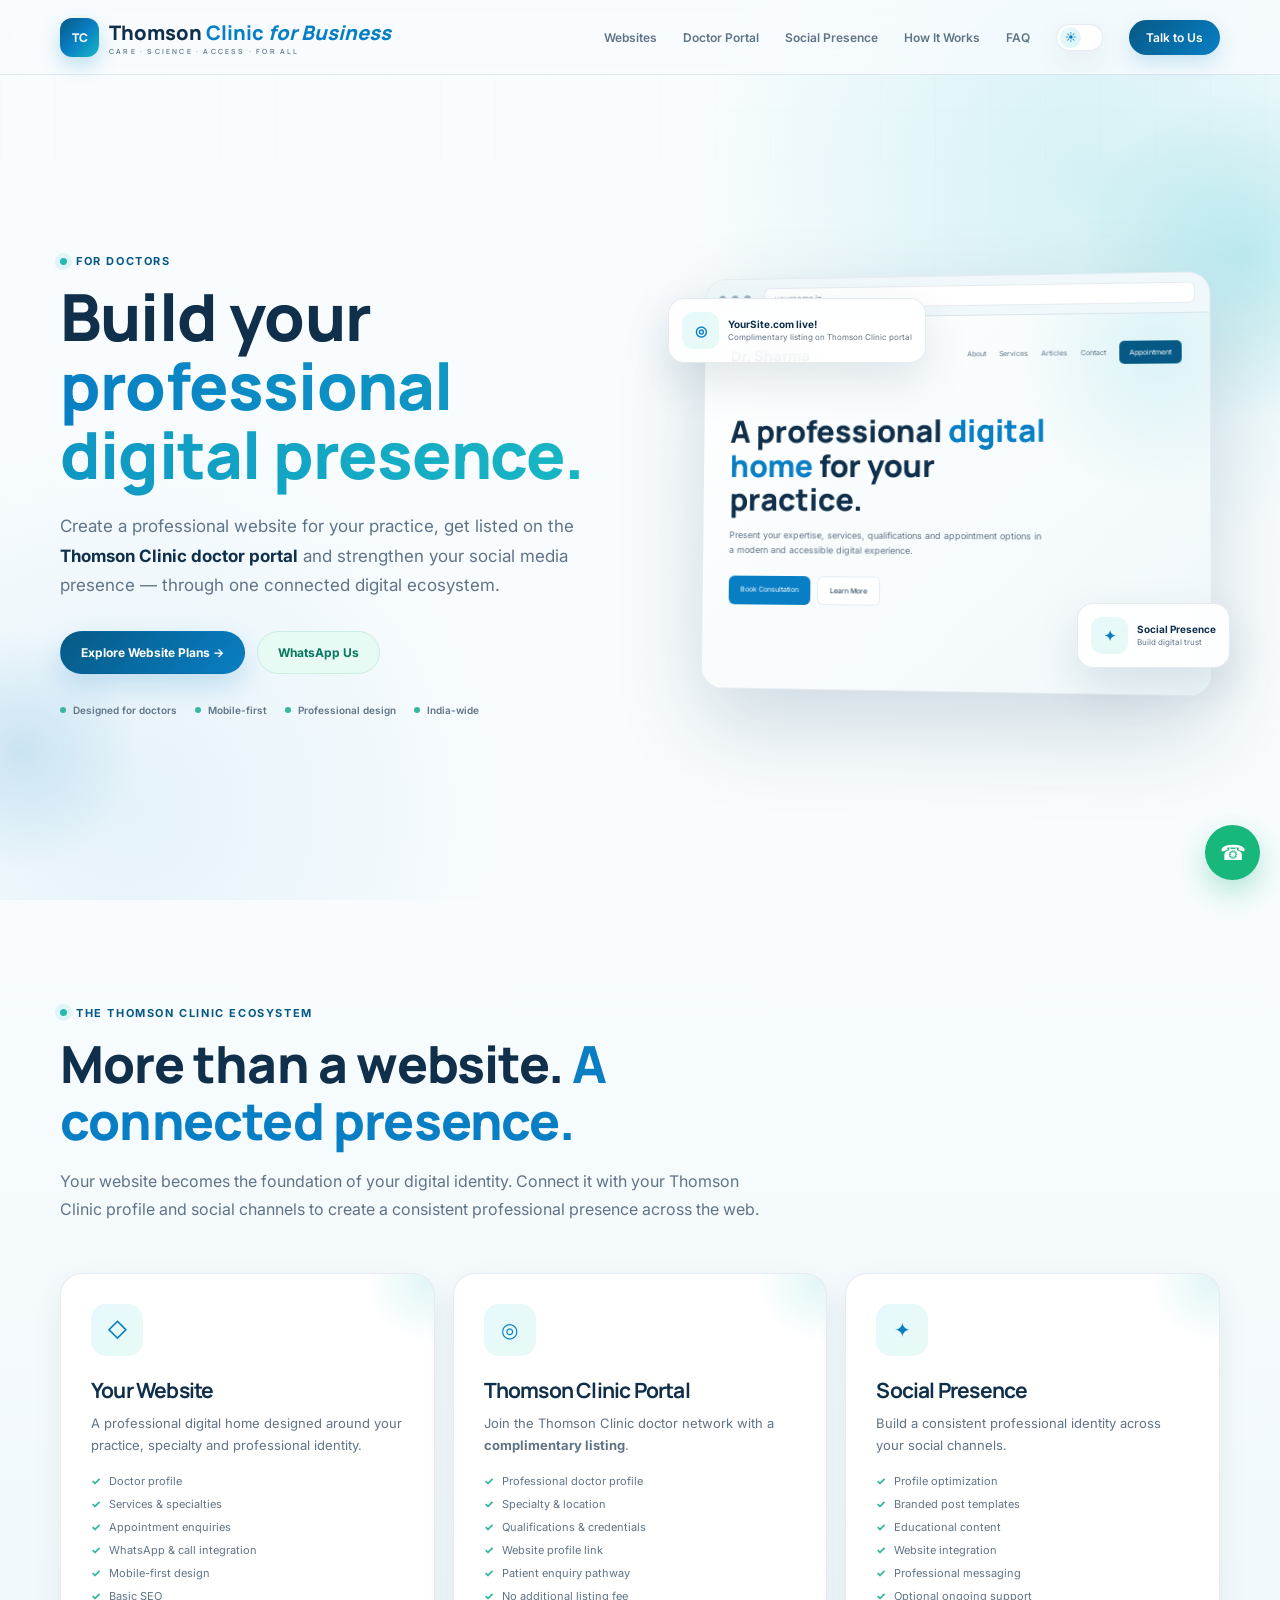
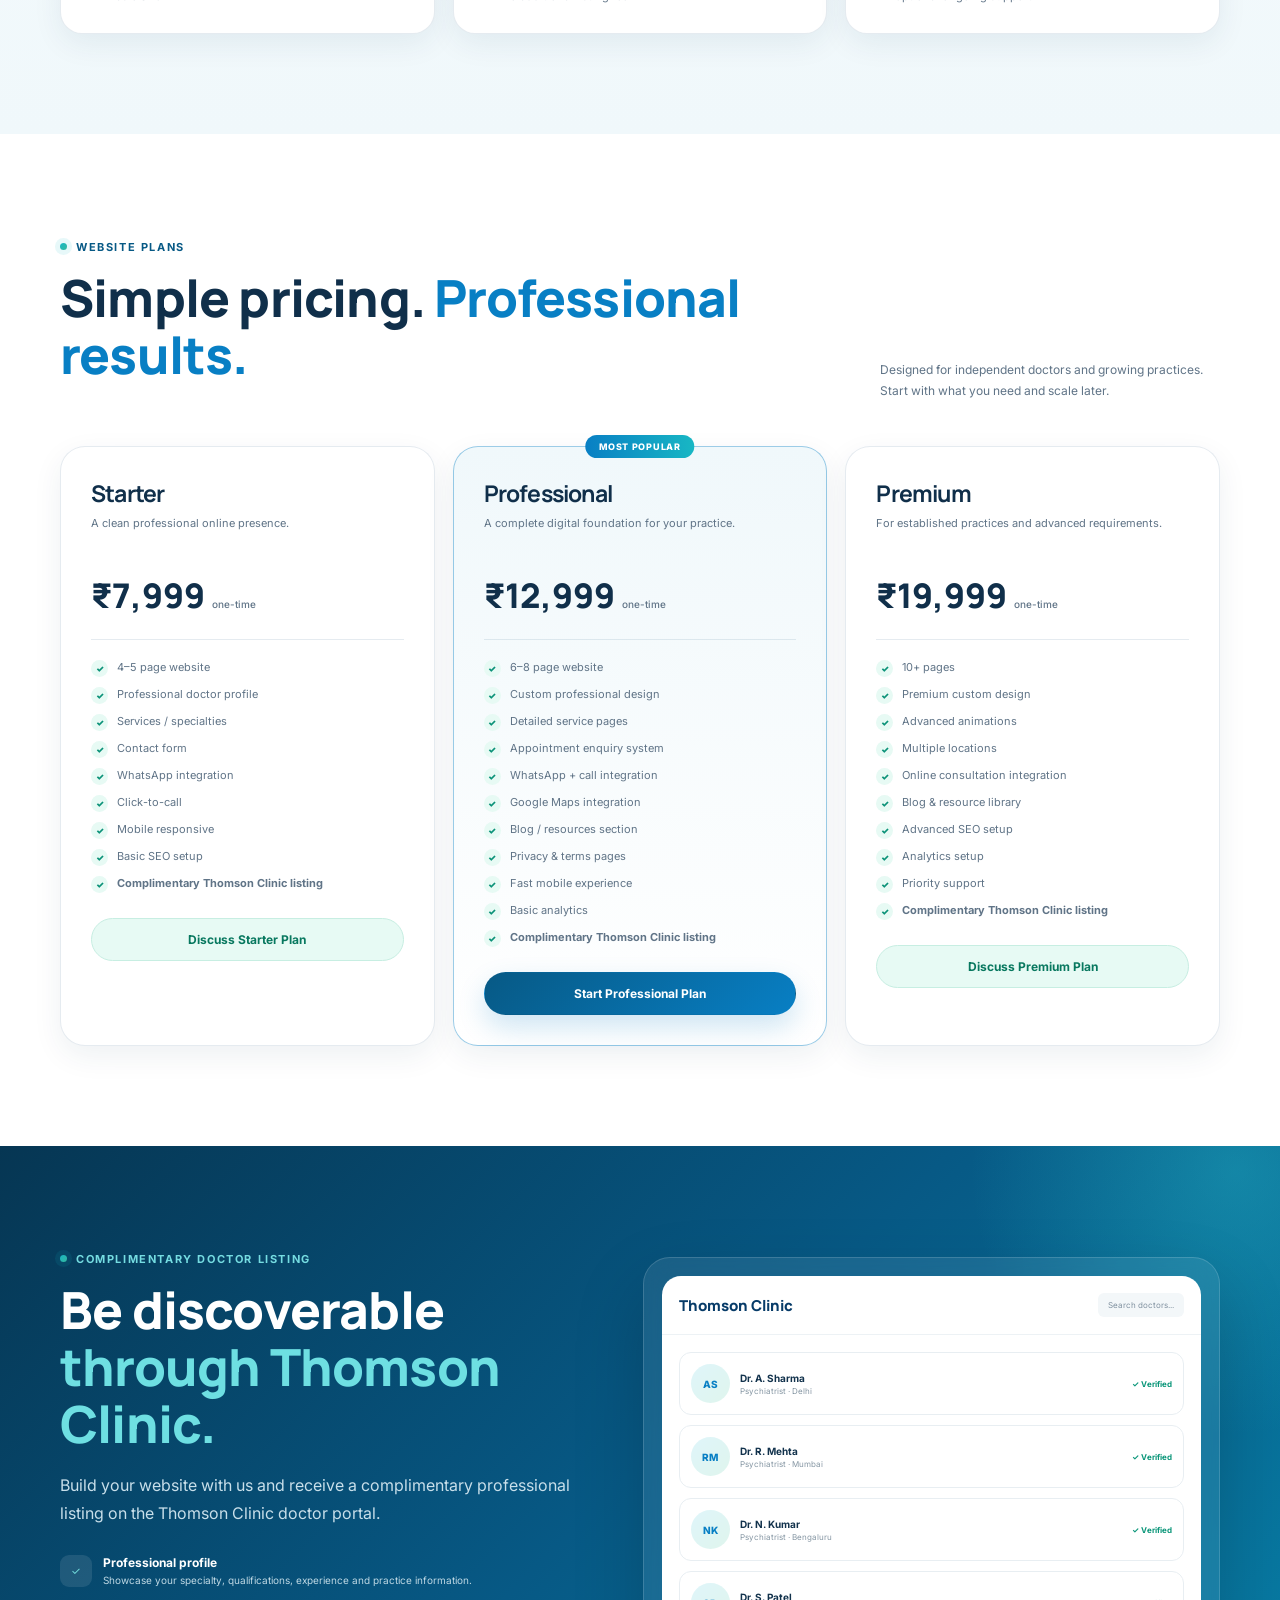
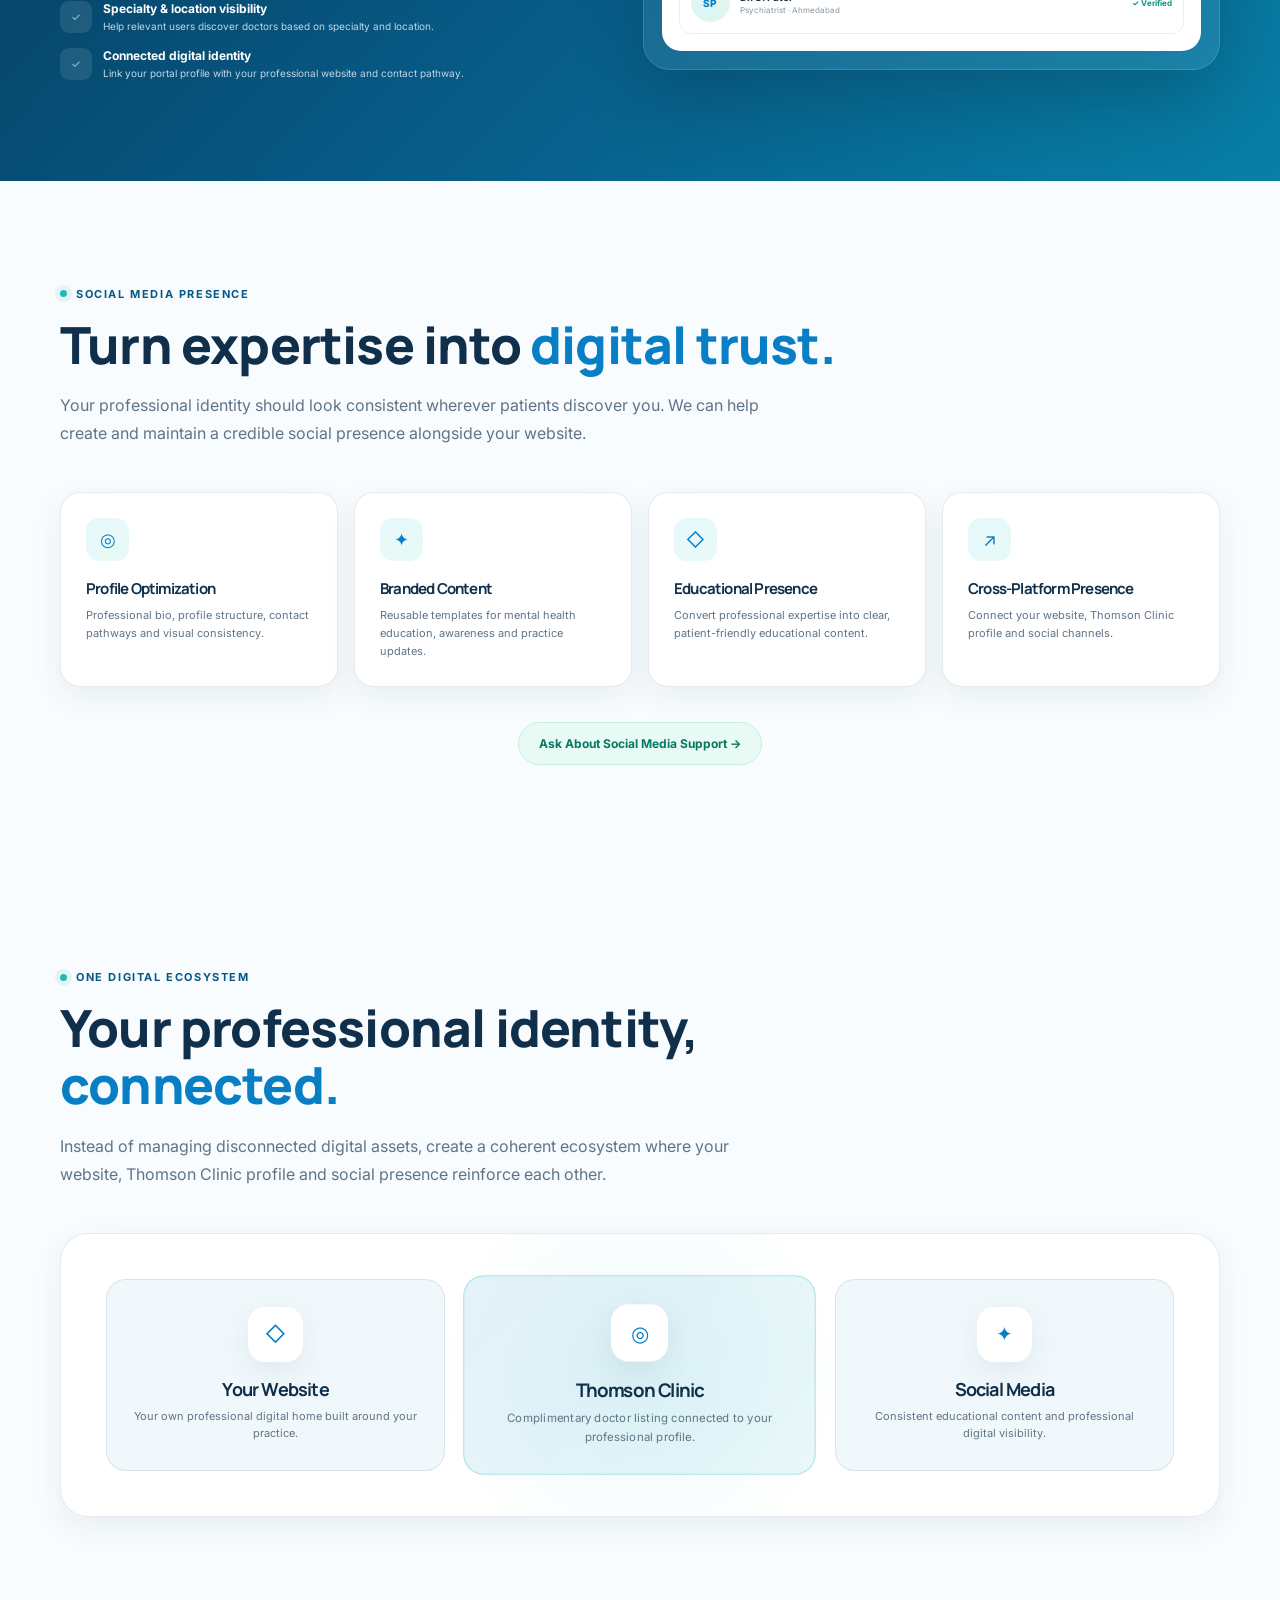
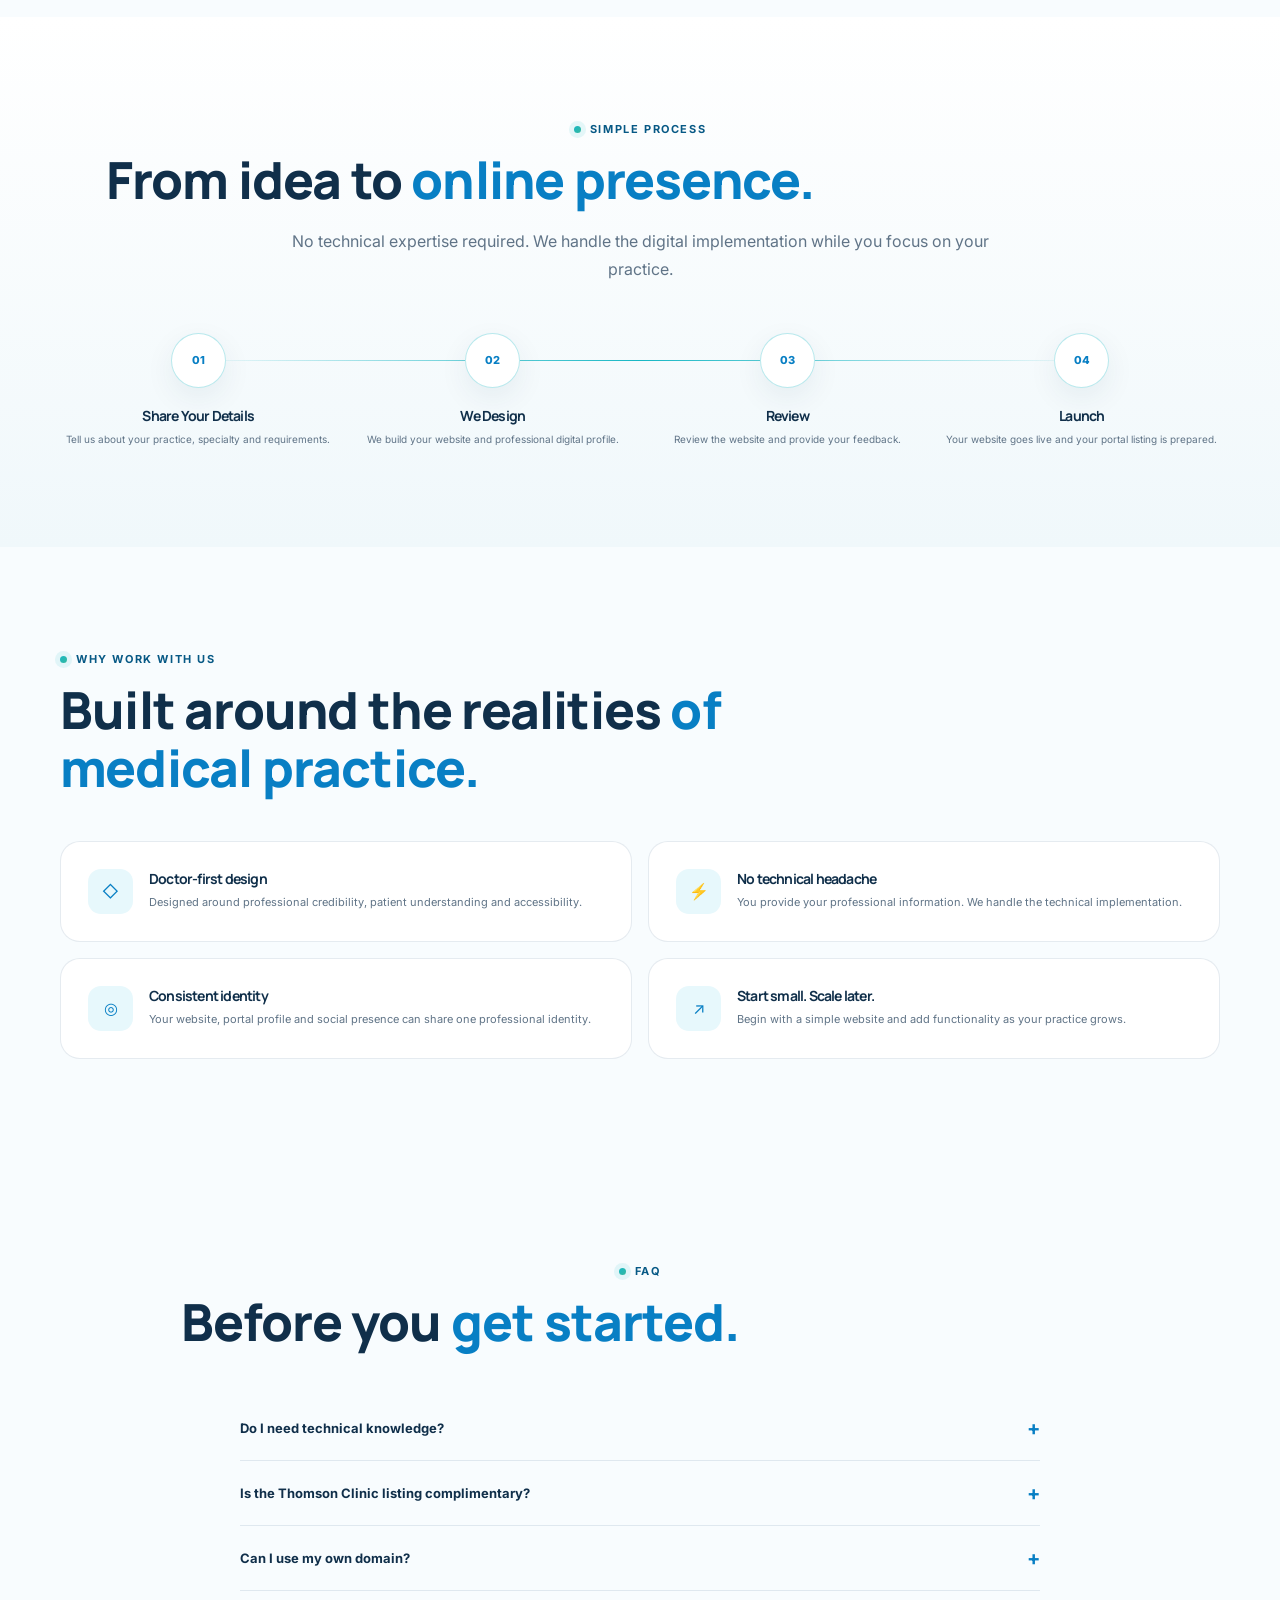
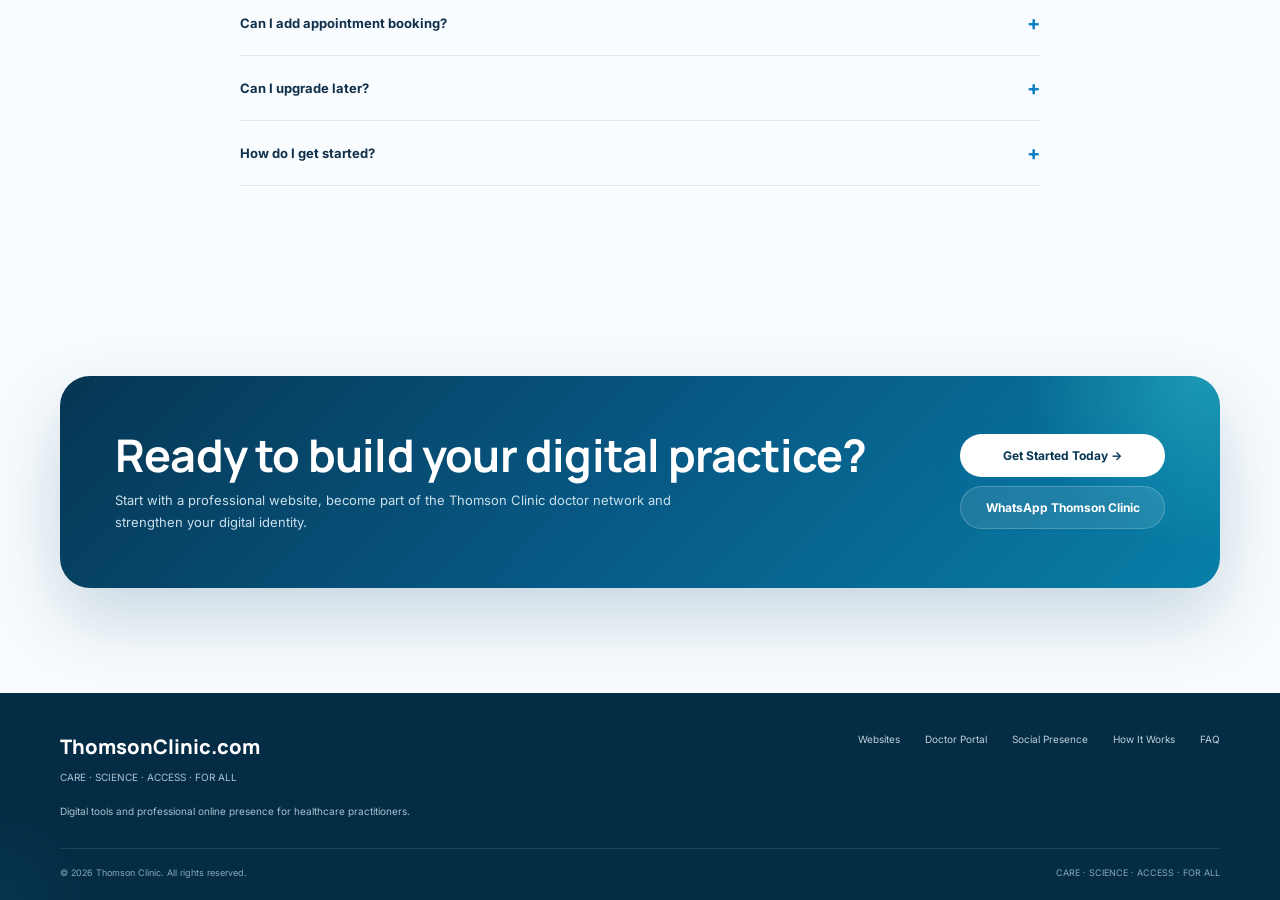
==== commit 29f43d80: "textedit" ====
--- a/index.html
+++ b/index.html
@@ -3376,11 +3376,11 @@
 <div>
 
 <div class="float-title">
-    Thomson Clinic Portal
+    YourSite.com live!
 </div>
 
 <div class="float-sub">
-    Complimentary listing
+    Complimentary listing on Thomson Clinic portal
 </div>
 
 </div>
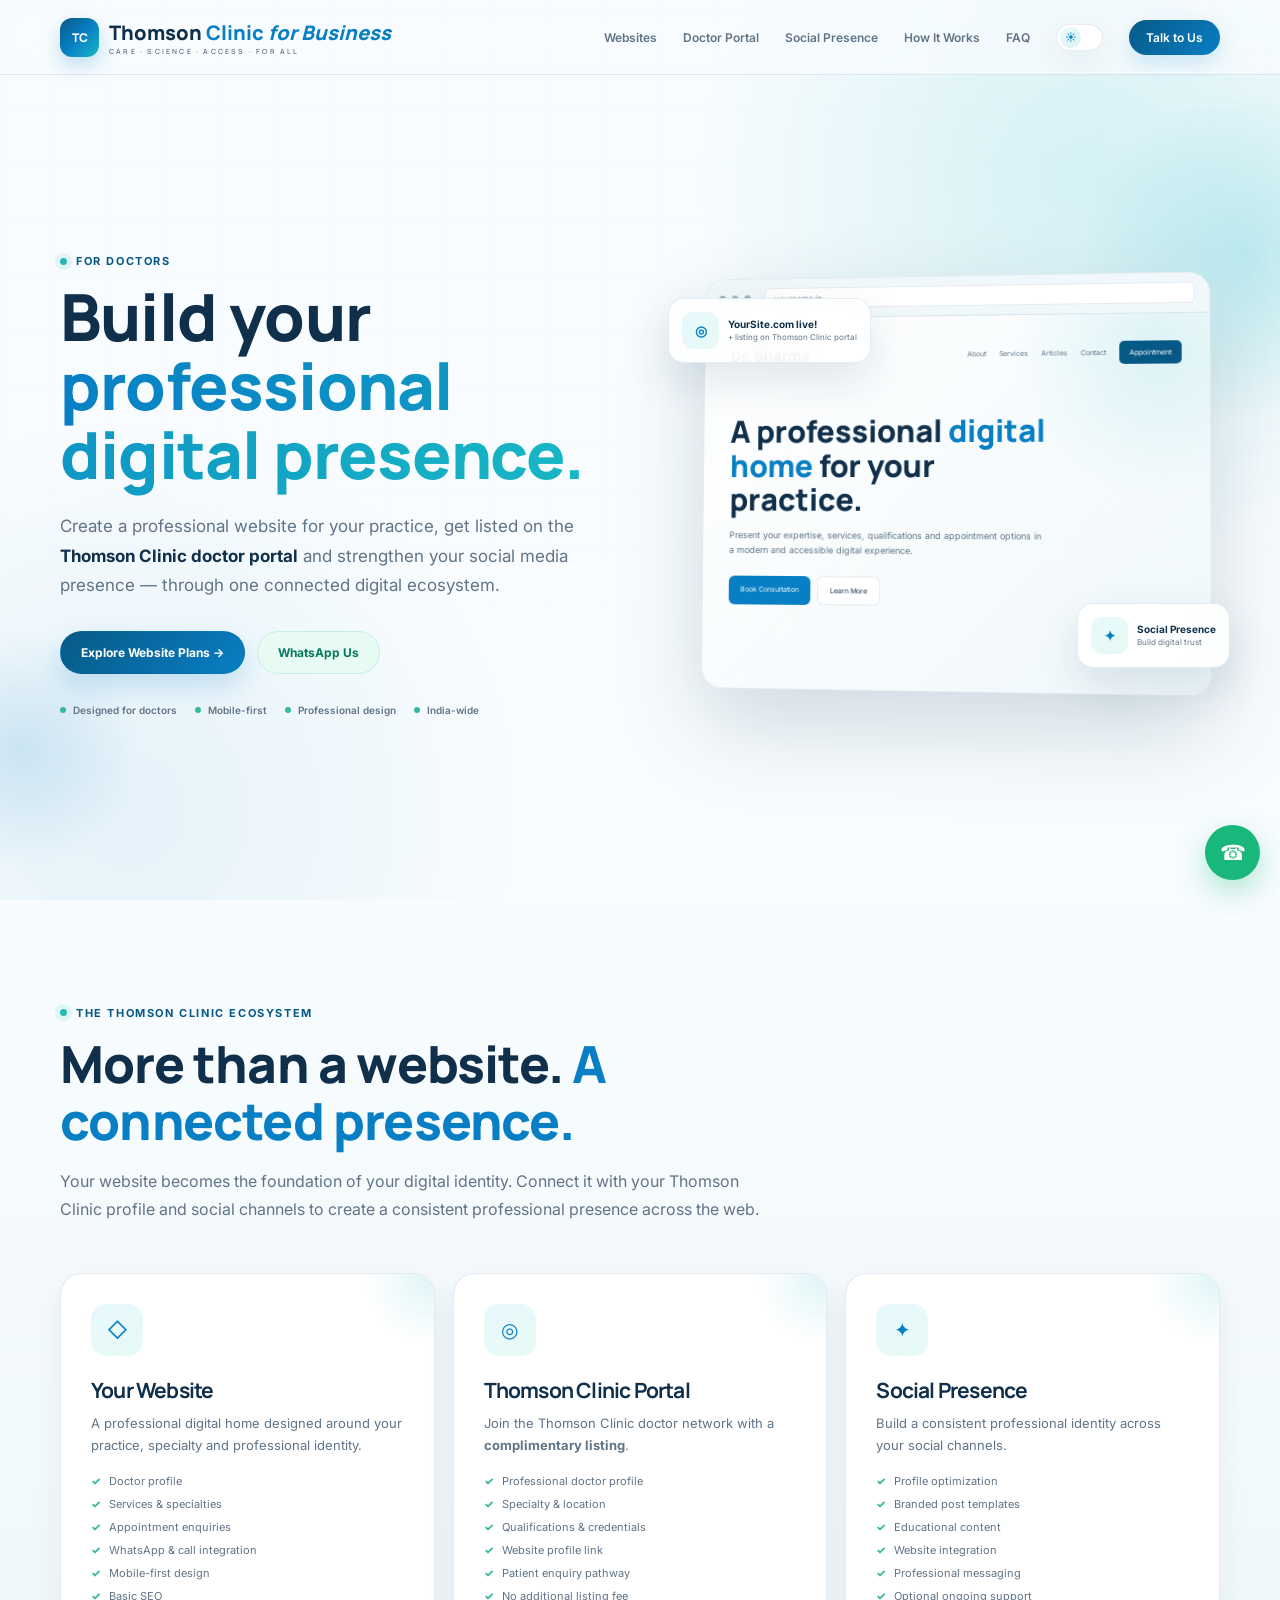
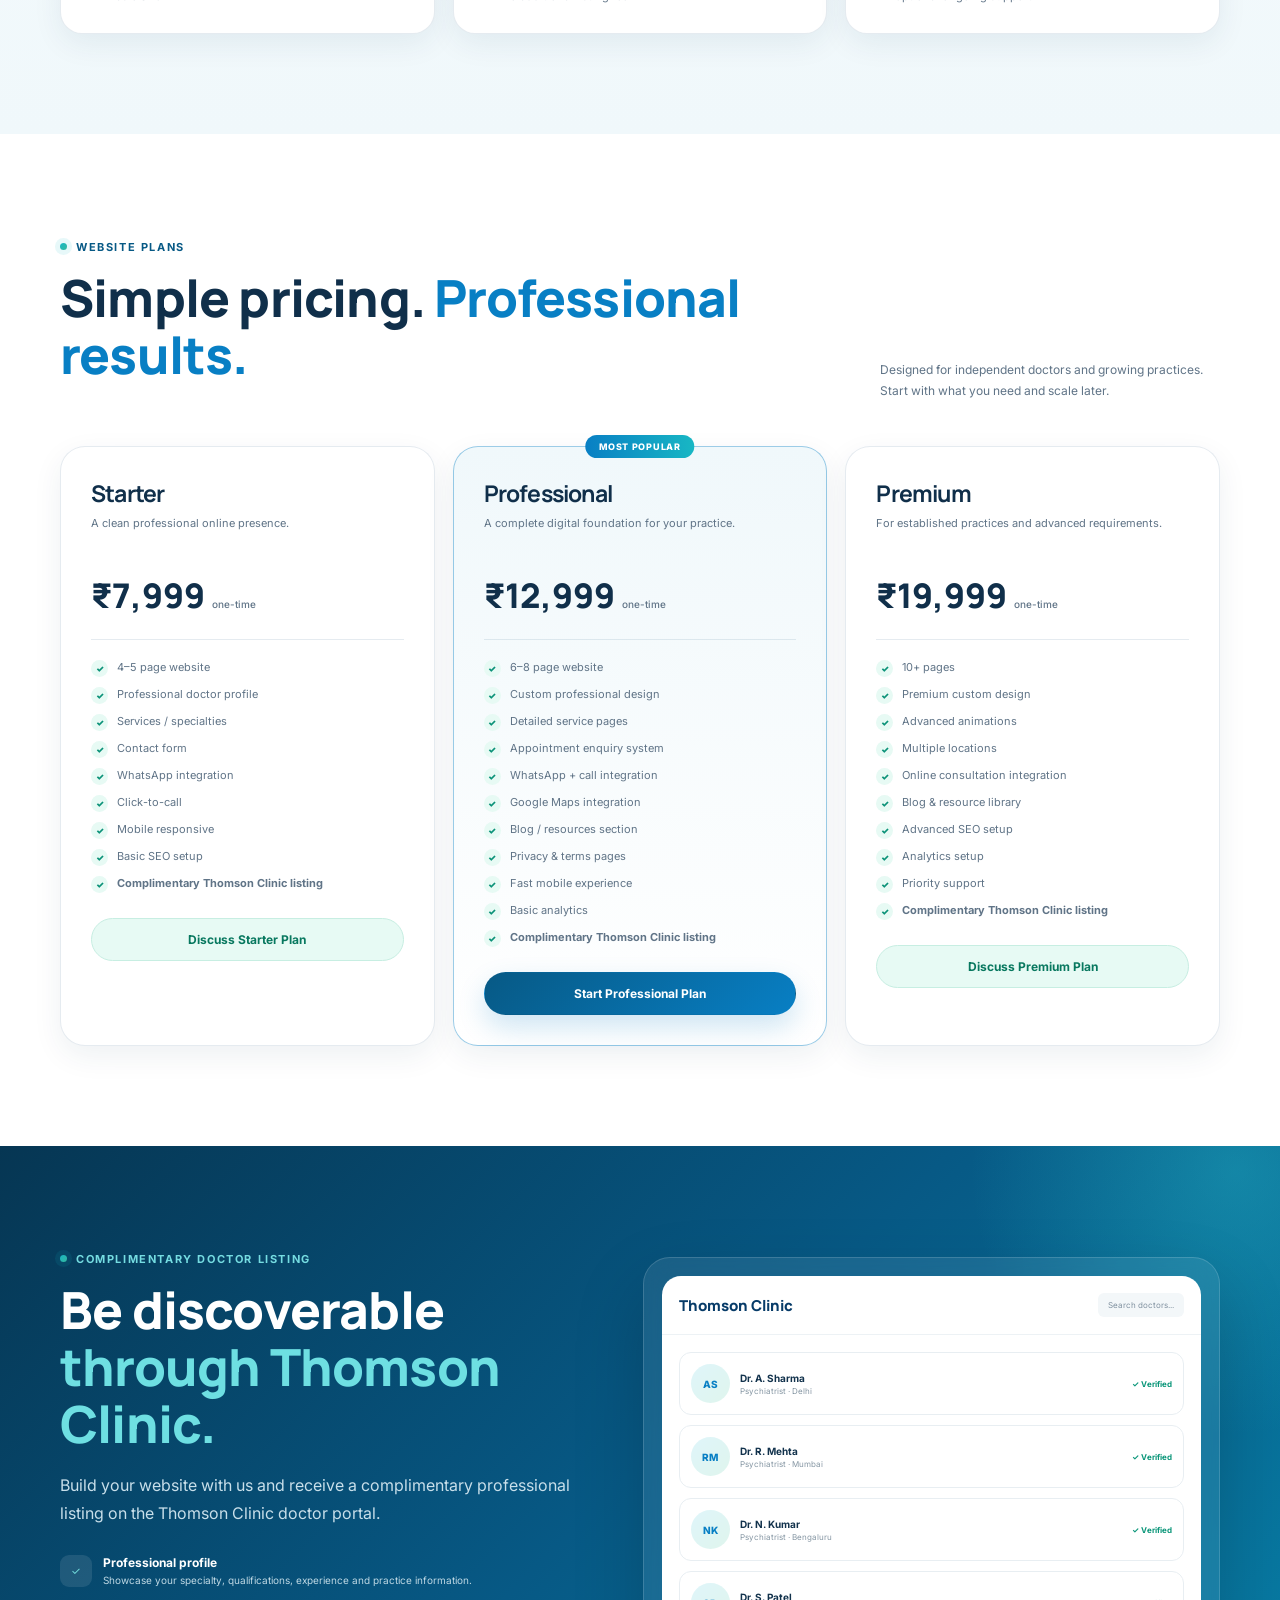
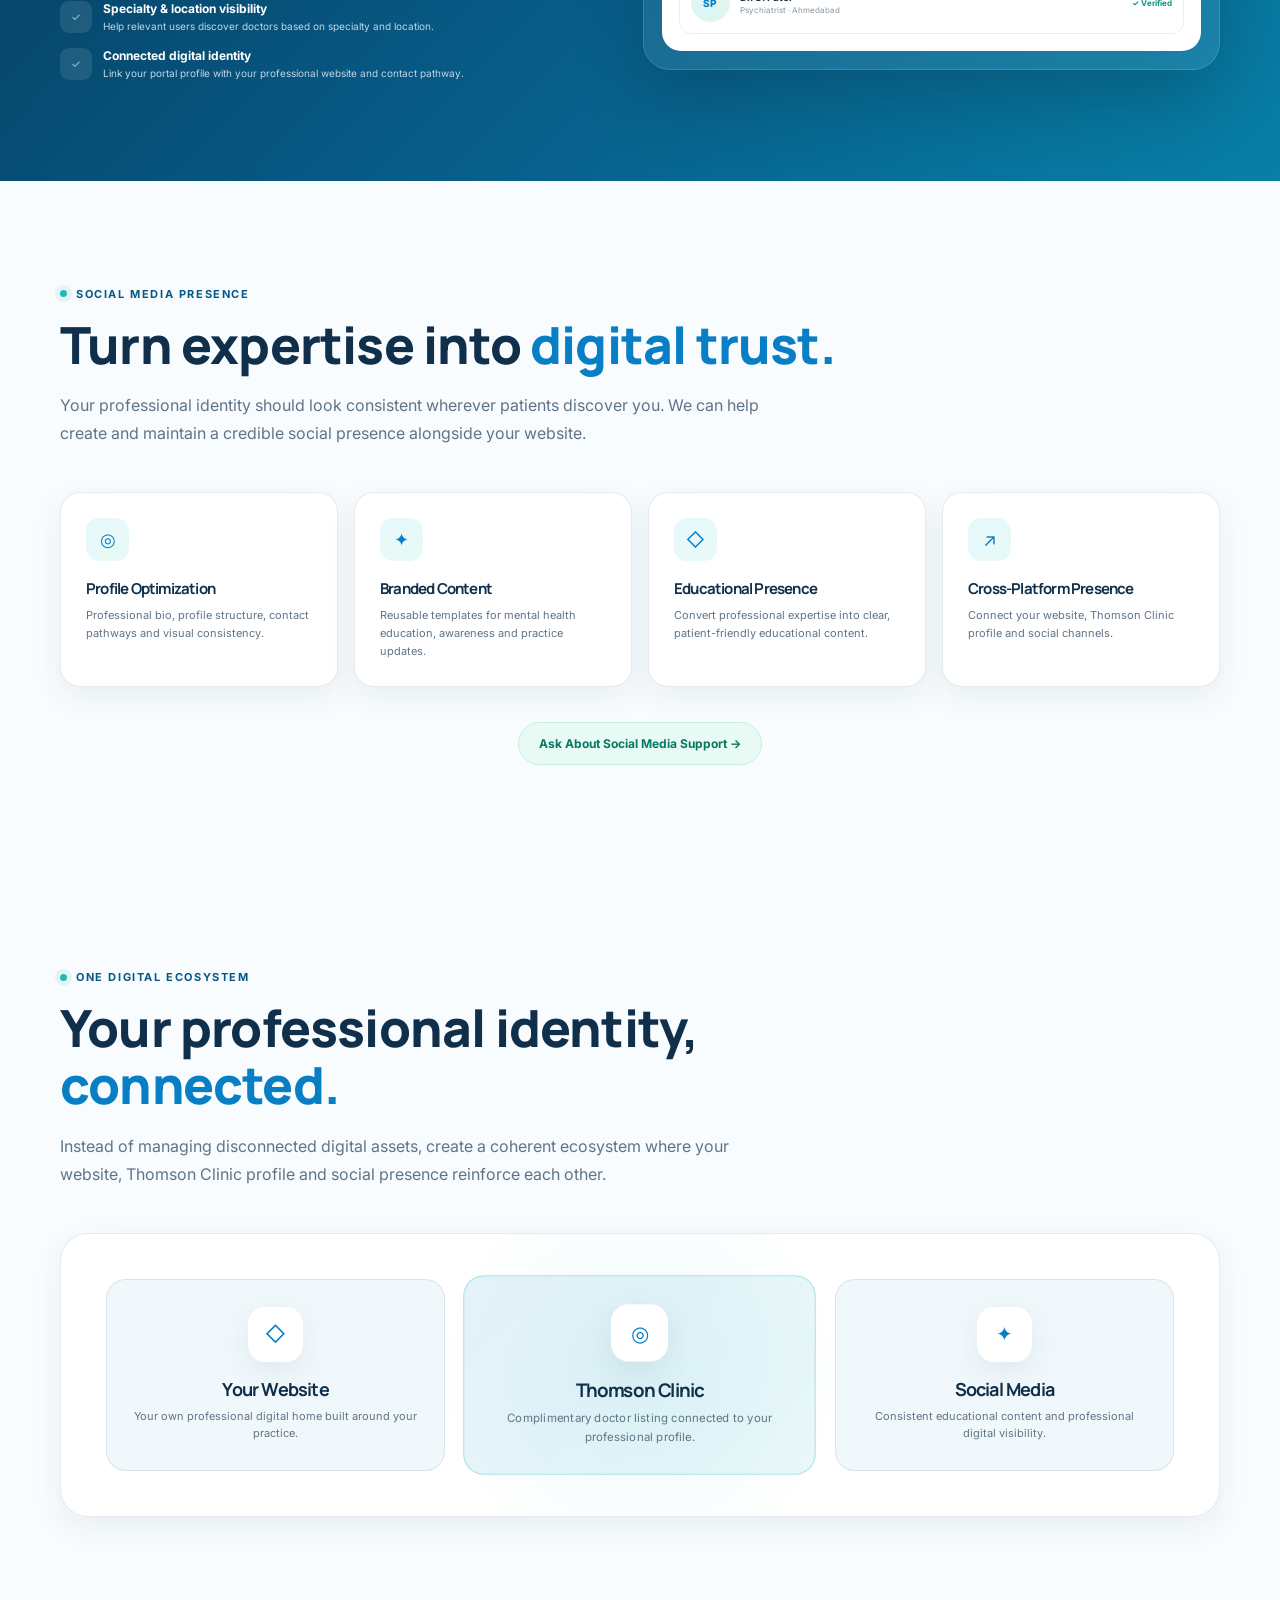
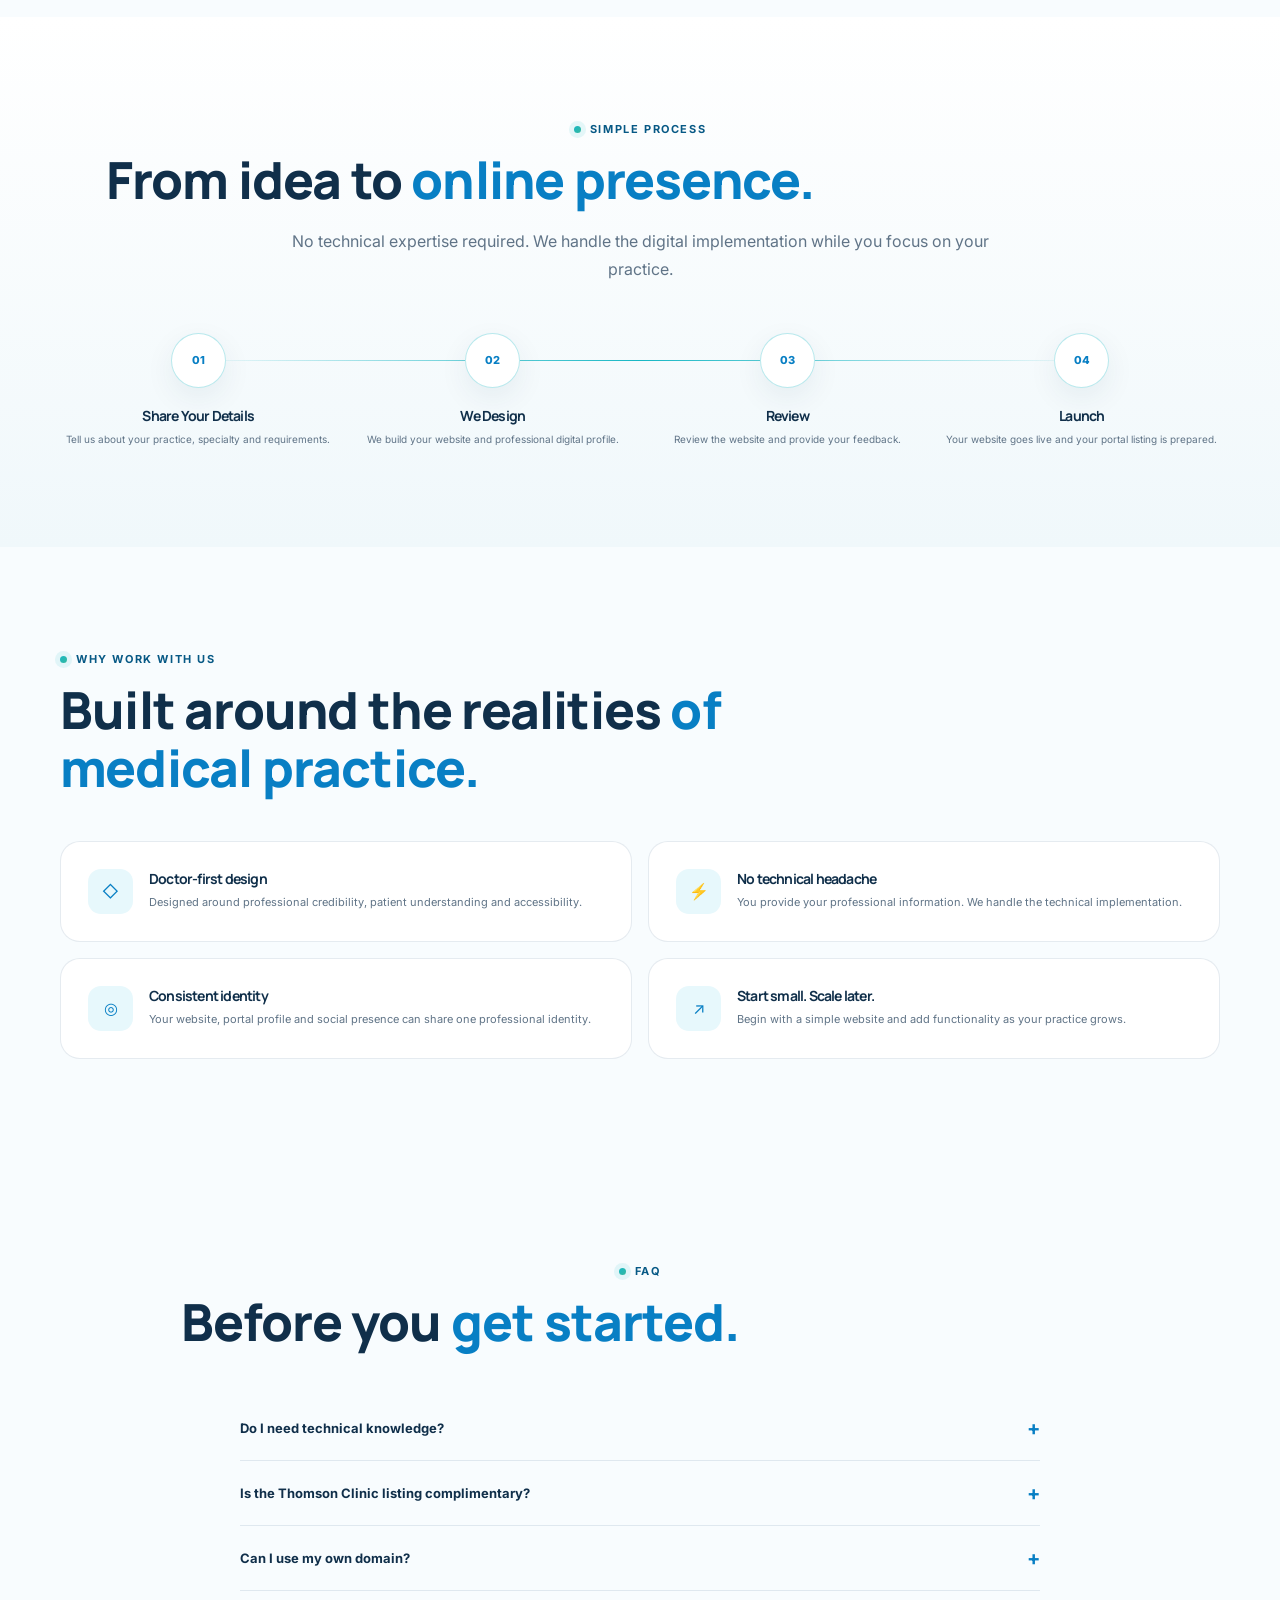
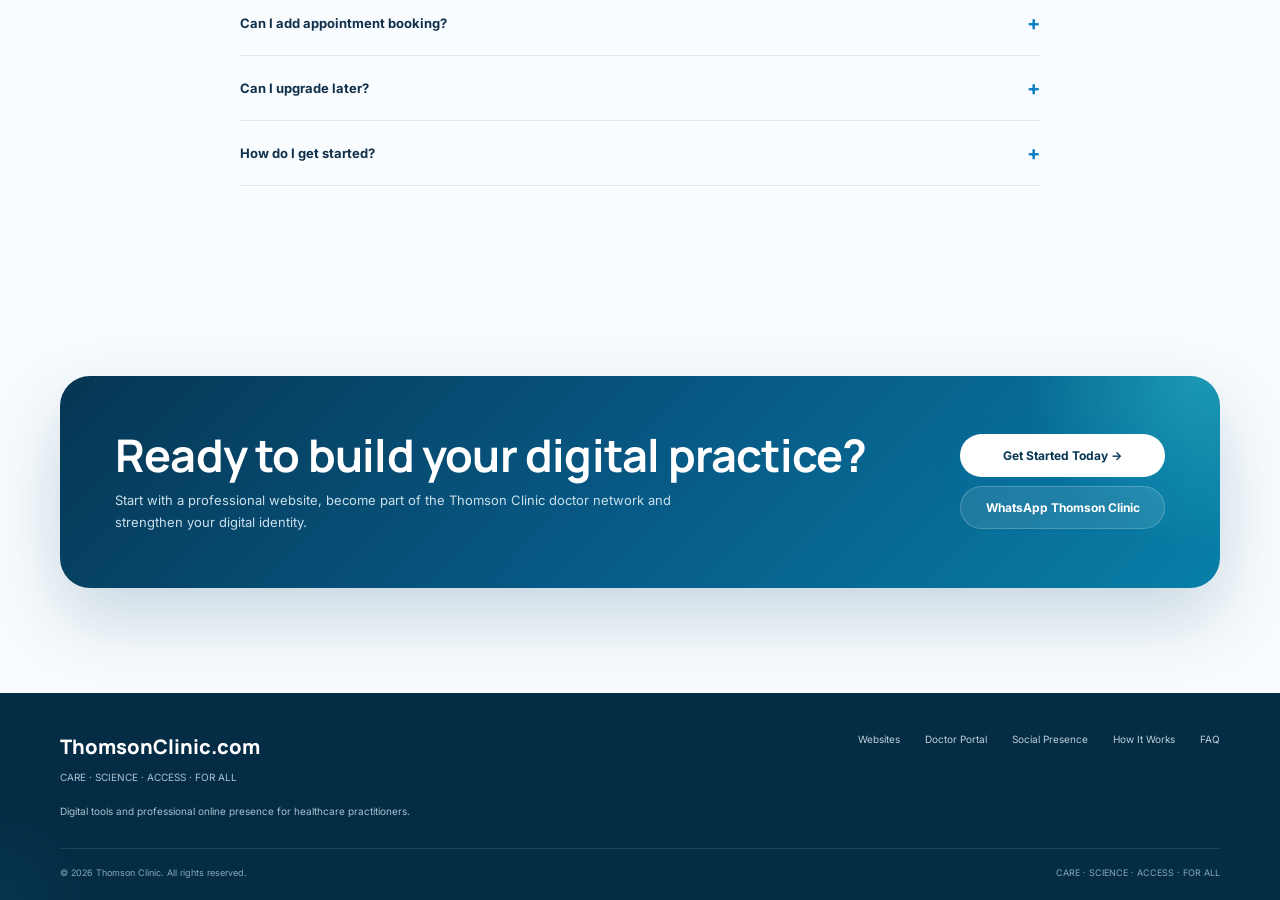
==== commit 2bb35091: "test edit" ====
--- a/index.html
+++ b/index.html
@@ -3380,7 +3380,7 @@
 </div>
 
 <div class="float-sub">
-    Complimentary listing on Thomson Clinic portal
+    + listing on Thomson Clinic portal
 </div>
 
 </div>
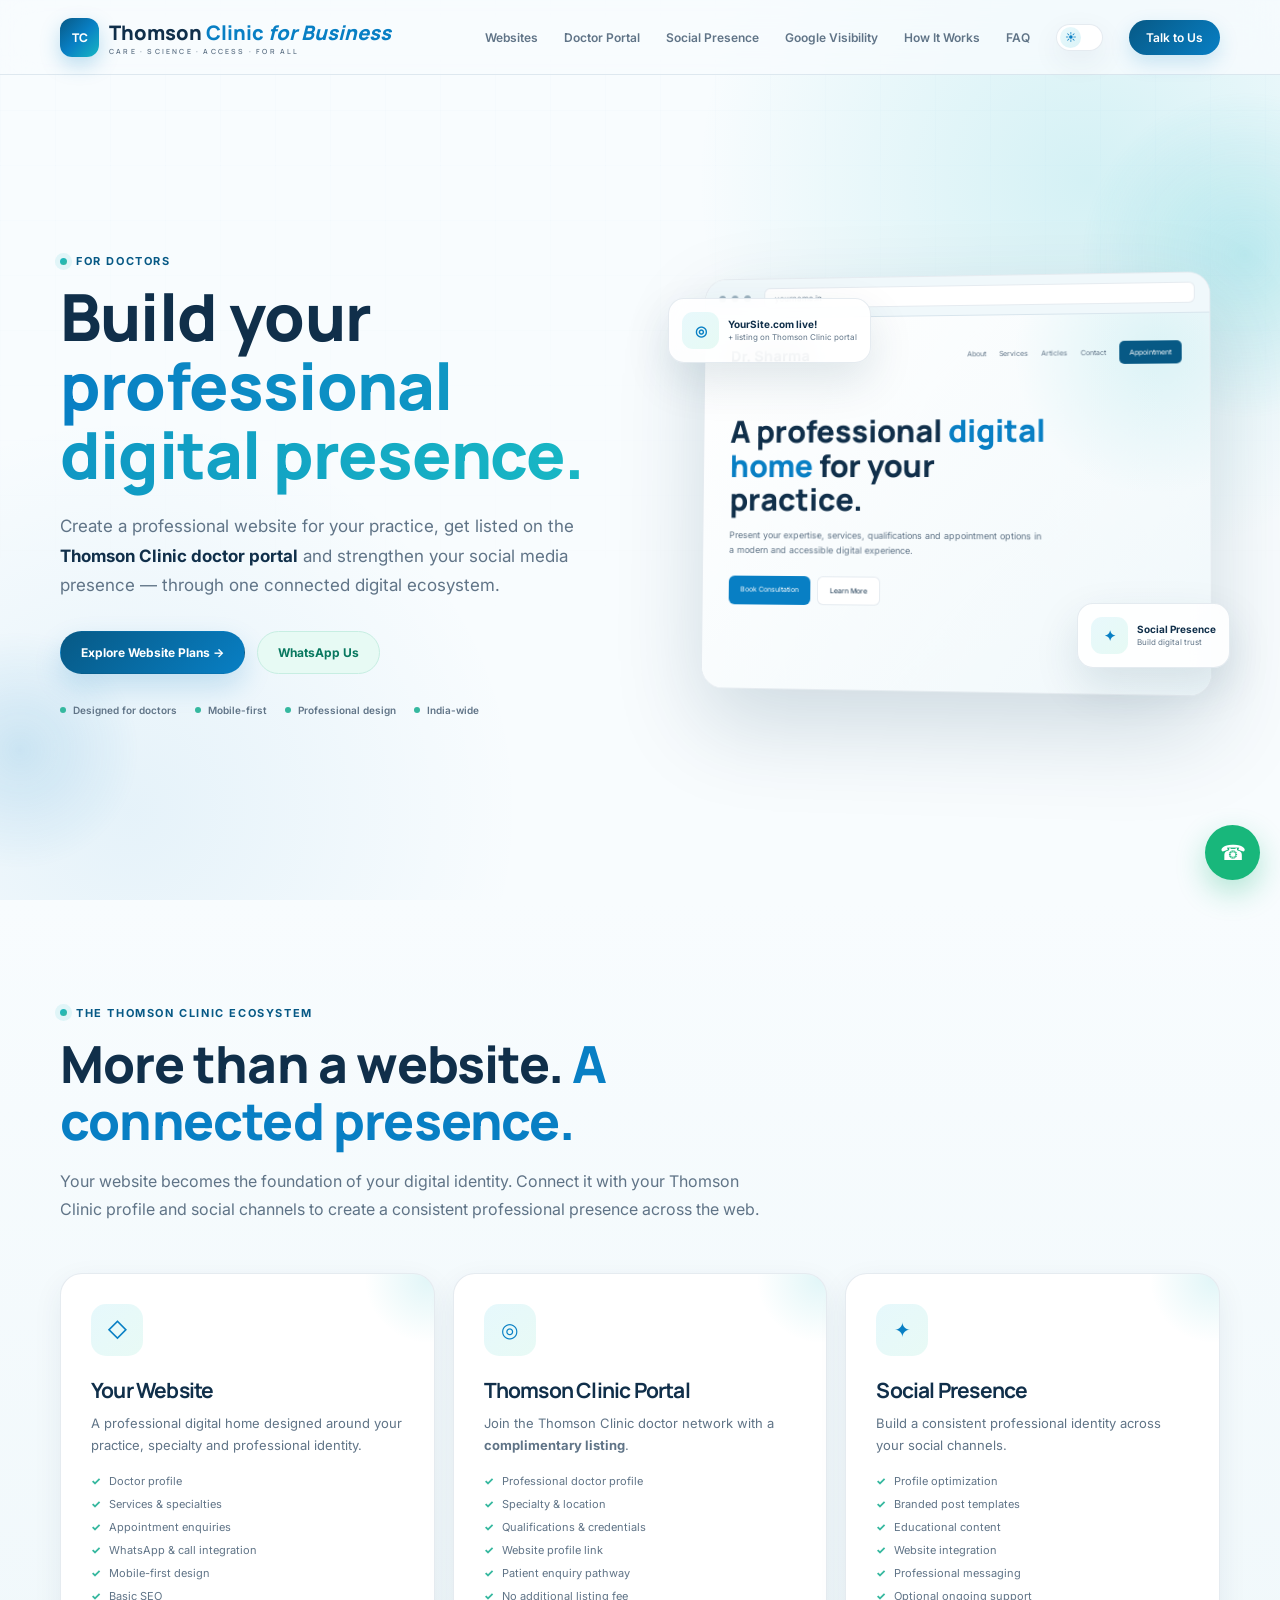
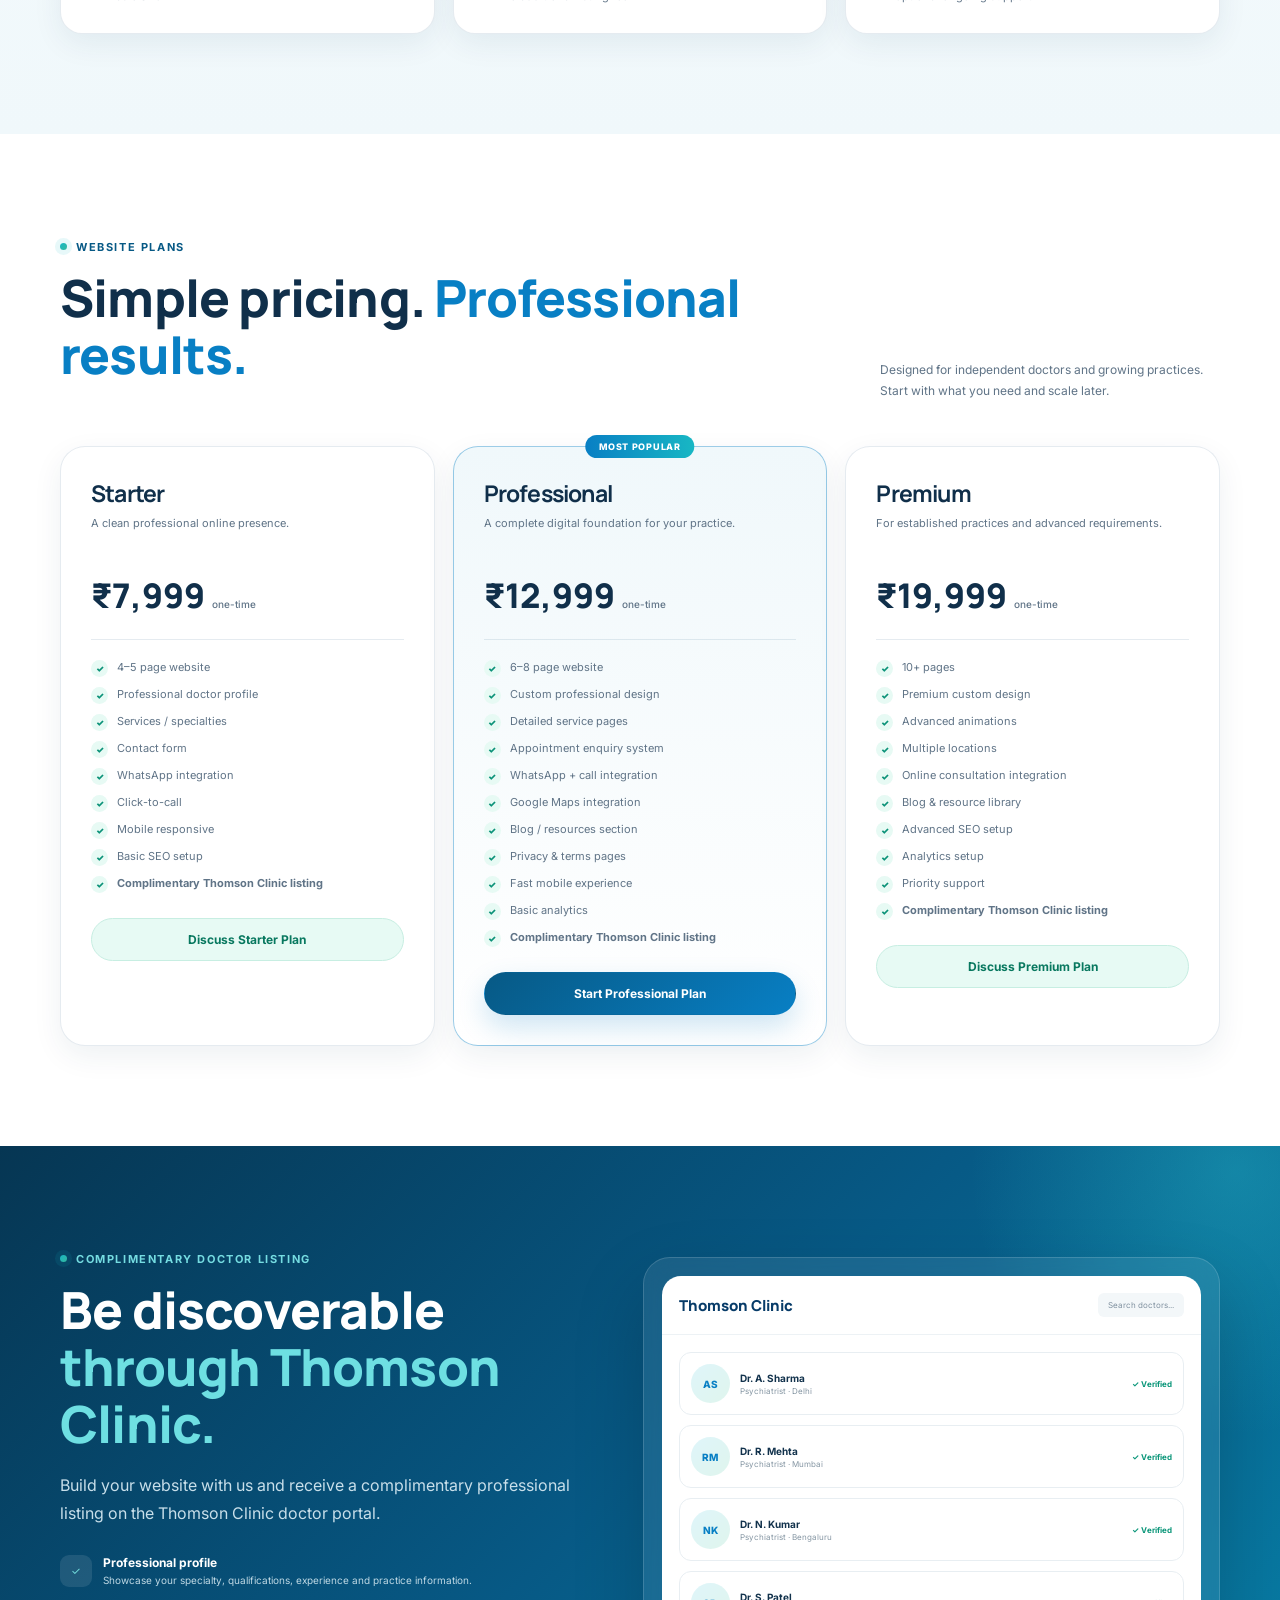
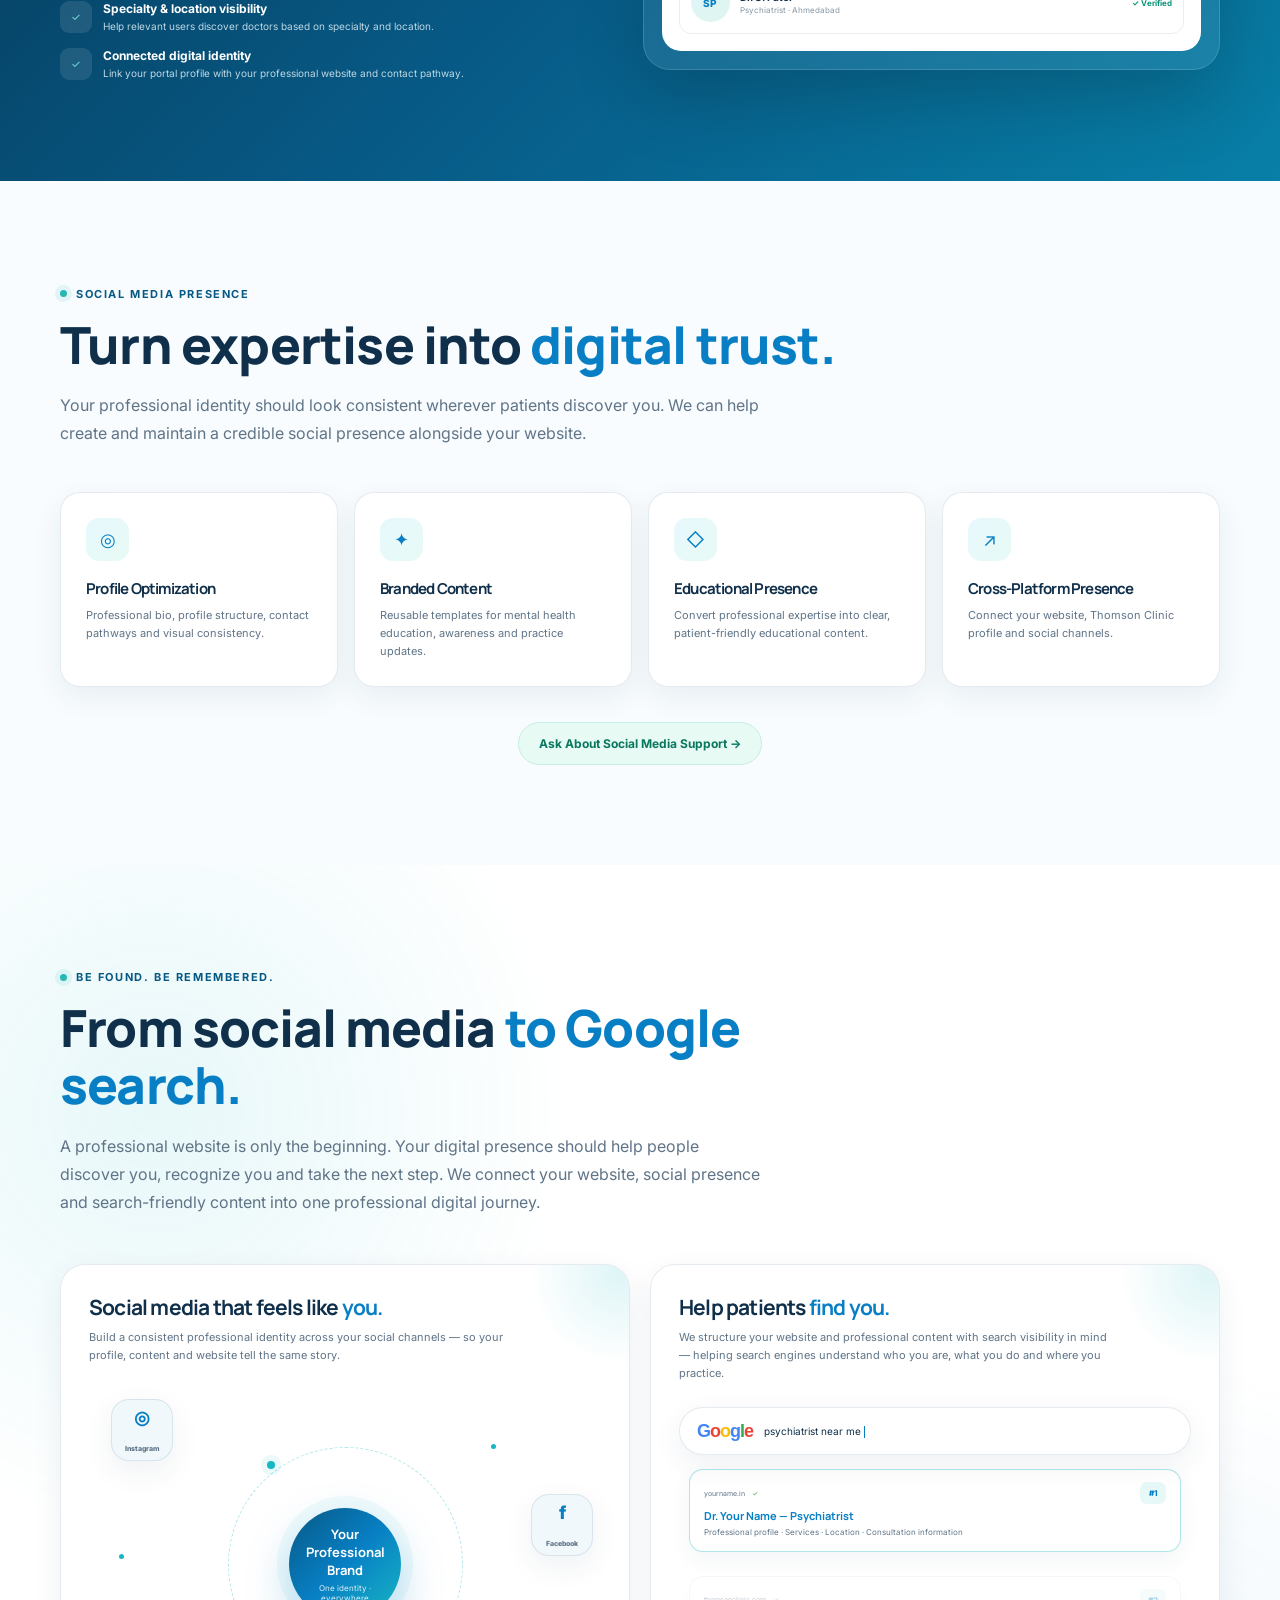
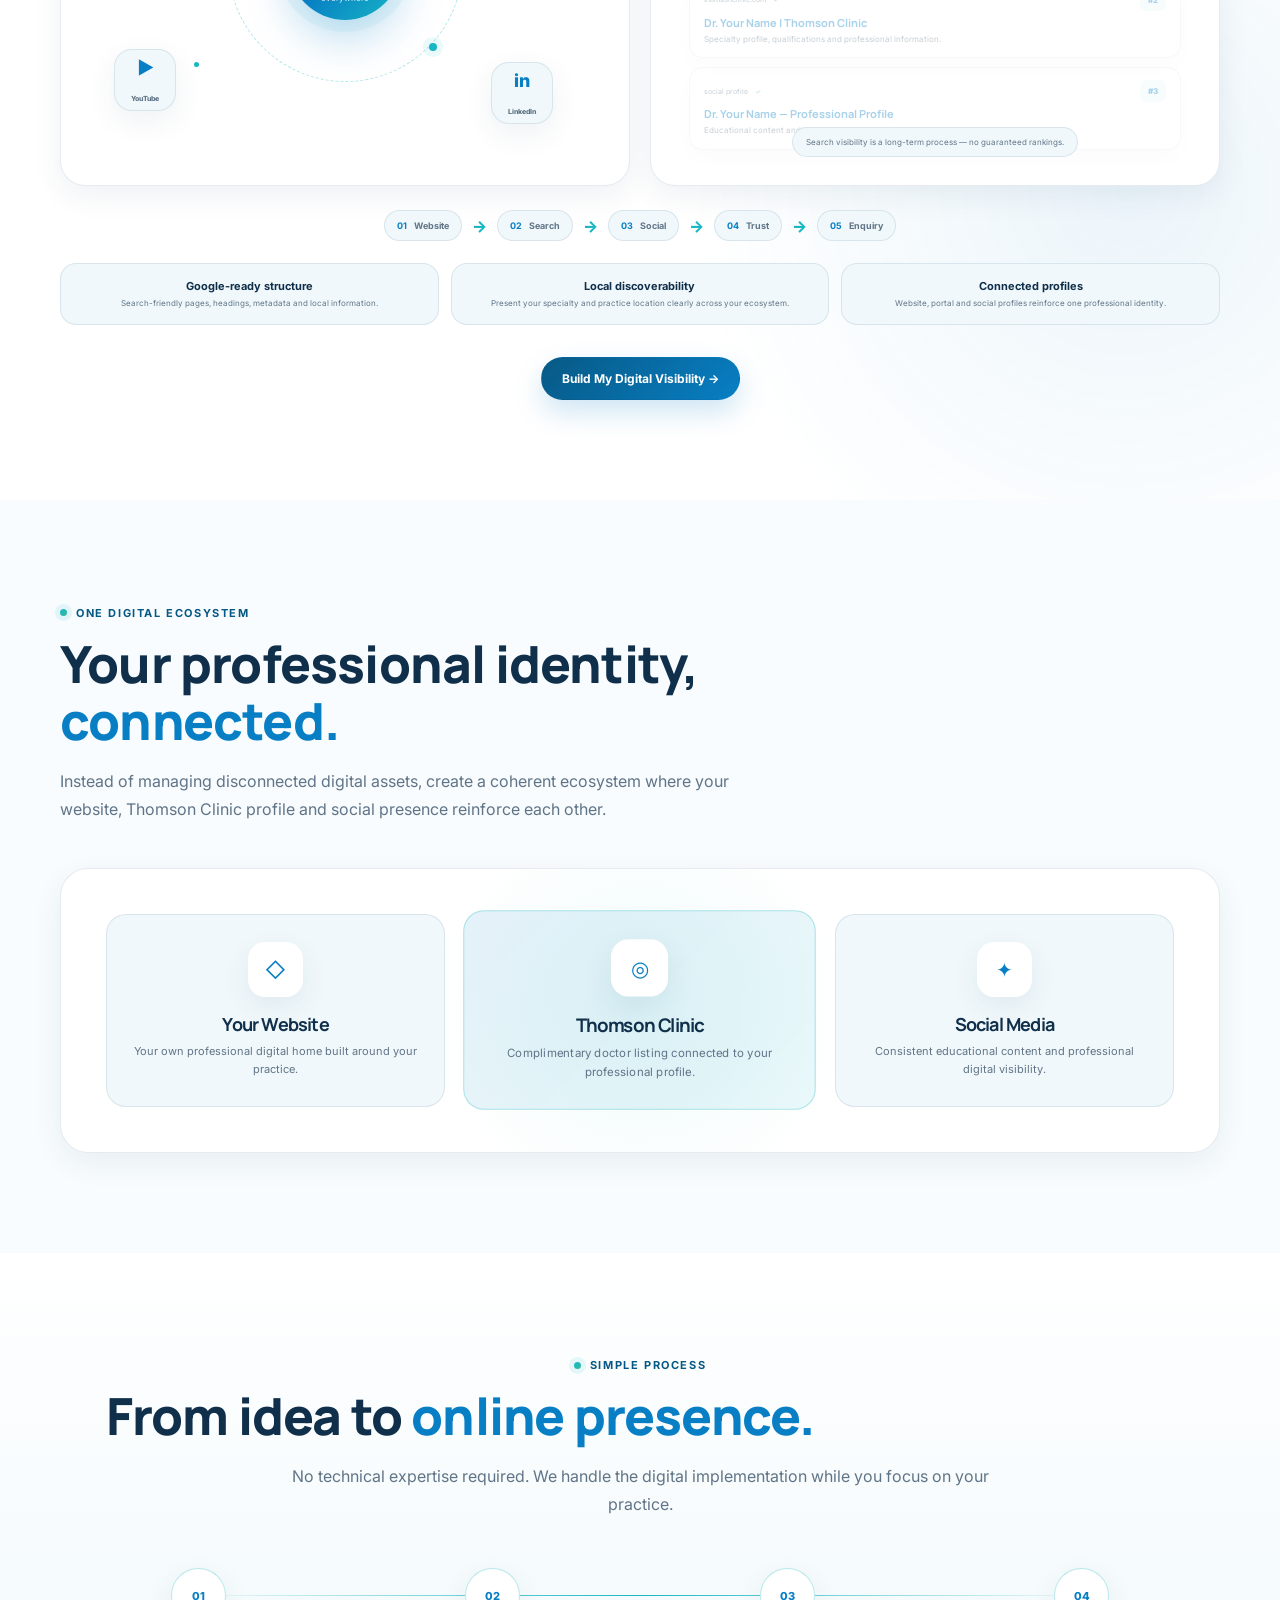
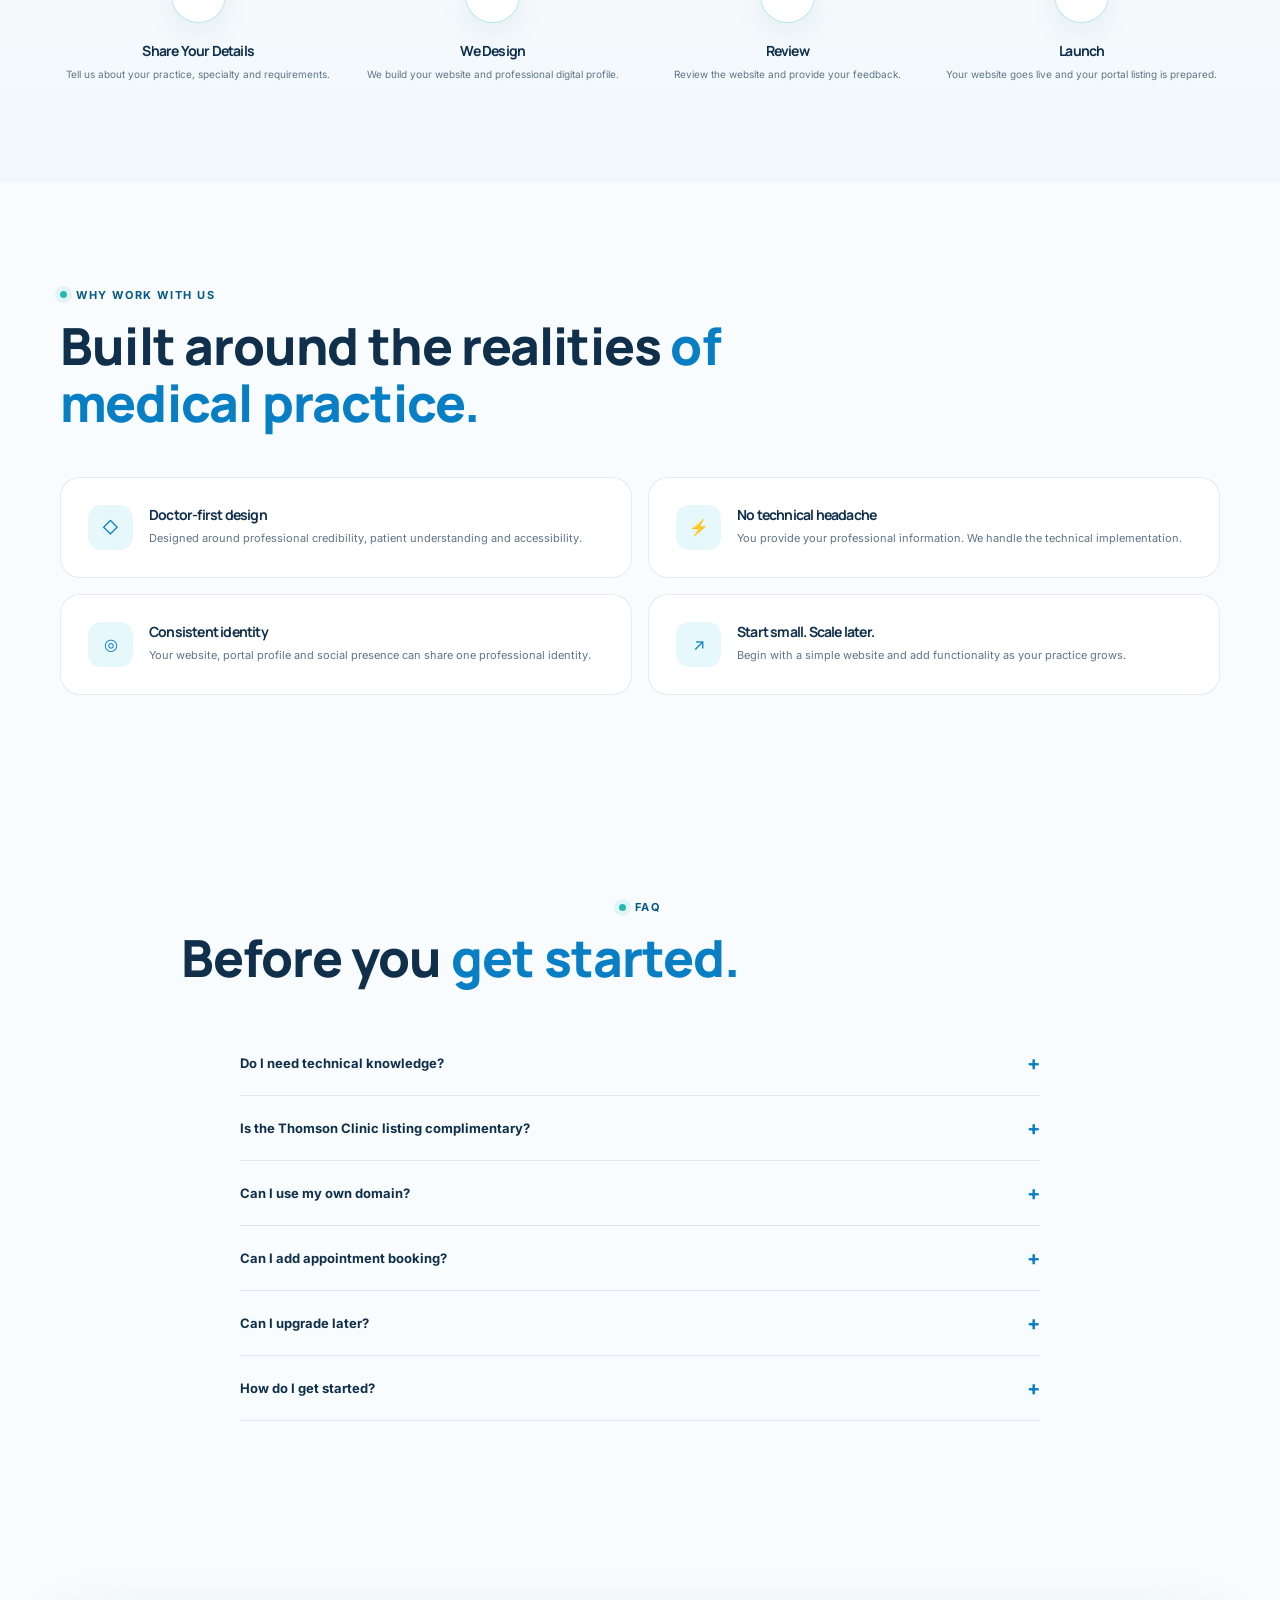
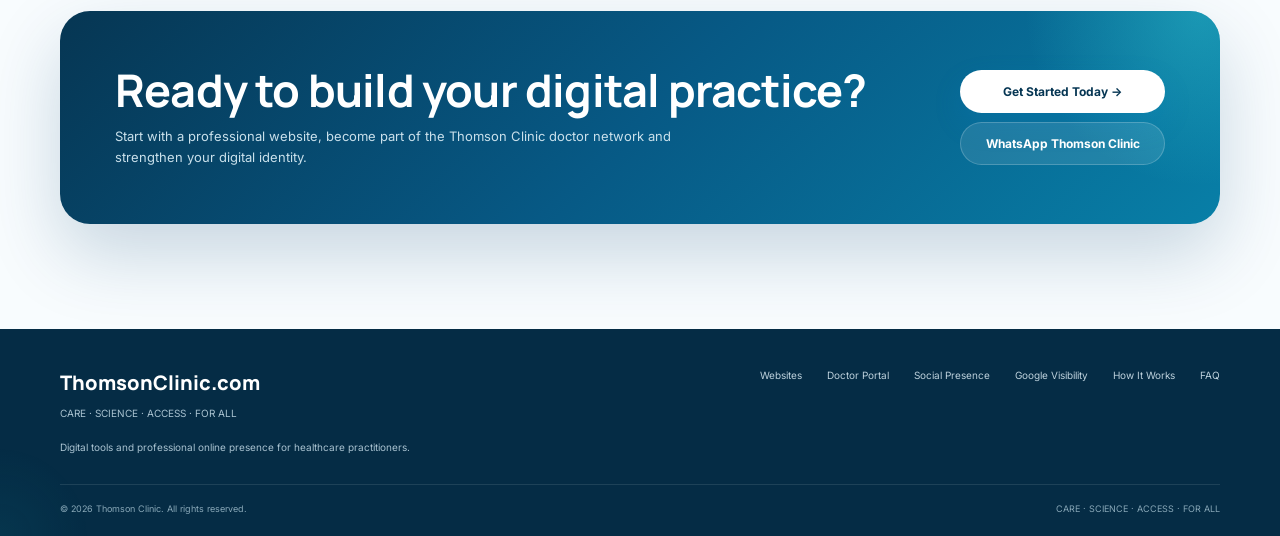
==== commit e172f6f6: "social media and google presence added" ====
--- a/index.html
+++ b/index.html
@@ -2165,6 +2165,424 @@
 }
 
 
+
+/* =====================================================
+   DIGITAL VISIBILITY — SOCIAL + GOOGLE
+===================================================== */
+
+.visibility-section{
+    background:
+        radial-gradient(
+            circle at 12% 20%,
+            rgba(24,183,196,.10),
+            transparent 28%
+        ),
+        radial-gradient(
+            circle at 88% 75%,
+            rgba(8,127,196,.08),
+            transparent 30%
+        ),
+        var(--surface);
+    overflow:hidden;
+}
+
+.visibility-intro{
+    max-width:780px;
+}
+
+.visibility-dashboard{
+    margin-top:48px;
+    display:grid;
+    grid-template-columns:1fr 1fr;
+    gap:20px;
+    align-items:stretch;
+}
+
+.visibility-panel{
+    position:relative;
+    overflow:hidden;
+    padding:28px;
+    border-radius:25px;
+    background:var(--surface);
+    border:1px solid var(--border);
+    box-shadow:var(--shadow-small);
+}
+
+.visibility-panel::after{
+    content:"";
+    position:absolute;
+    width:180px;
+    height:180px;
+    right:-80px;
+    top:-80px;
+    border-radius:50%;
+    background:radial-gradient(
+        circle,
+        rgba(24,183,196,.14),
+        transparent 70%
+    );
+    pointer-events:none;
+}
+
+.visibility-panel h3{
+    font-size:21px;
+    margin-bottom:7px;
+    color:var(--text);
+}
+
+.visibility-panel > p{
+    color:var(--text-soft);
+    font-size:11px;
+    line-height:1.65;
+    max-width:430px;
+}
+
+/* Social orbit */
+
+.social-orbit{
+    min-height:350px;
+    margin-top:25px;
+    position:relative;
+    display:grid;
+    place-items:center;
+}
+
+.orbit-ring{
+    position:absolute;
+    width:235px;
+    height:235px;
+    border:1px dashed rgba(24,183,196,.35);
+    border-radius:50%;
+    animation:orbitSpin 18s linear infinite;
+}
+
+.orbit-ring::before,
+.orbit-ring::after{
+    content:"";
+    position:absolute;
+    width:8px;
+    height:8px;
+    border-radius:50%;
+    background:var(--cyan);
+    box-shadow:0 0 0 6px rgba(24,183,196,.09);
+}
+
+.orbit-ring::before{
+    top:13px;
+    left:38px;
+}
+
+.orbit-ring::after{
+    right:25px;
+    bottom:30px;
+}
+
+@keyframes orbitSpin{
+    from{transform:rotate(0deg);}
+    to{transform:rotate(360deg);}
+}
+
+.social-core{
+    width:112px;
+    height:112px;
+    border-radius:50%;
+    display:grid;
+    place-items:center;
+    text-align:center;
+    padding:15px;
+    color:white;
+    background:
+        linear-gradient(
+            135deg,
+            var(--primary),
+            var(--primary-2),
+            var(--cyan)
+        );
+    box-shadow:
+        0 18px 45px rgba(8,127,196,.28),
+        0 0 0 12px rgba(24,183,196,.06);
+    animation:corePulse 3.5s ease-in-out infinite;
+    position:relative;
+    z-index:2;
+}
+
+.social-core strong{
+    display:block;
+    font-family:"Manrope",sans-serif;
+    font-size:13px;
+}
+
+.social-core span{
+    display:block;
+    font-size:8px;
+    opacity:.85;
+    margin-top:4px;
+}
+
+@keyframes corePulse{
+    0%,100%{transform:scale(1);}
+    50%{transform:scale(1.055);}
+}
+
+.social-node{
+    position:absolute;
+    width:62px;
+    height:62px;
+    border-radius:18px;
+    display:grid;
+    place-items:center;
+    background:var(--surface-2);
+    border:1px solid var(--border);
+    box-shadow:var(--shadow-small);
+    color:var(--primary-2);
+    font-size:18px;
+    font-weight:800;
+    z-index:3;
+    transition:.35s var(--ease);
+}
+
+.social-node:hover{
+    transform:translateY(-7px) scale(1.06);
+    box-shadow:var(--shadow);
+}
+
+.social-node small{
+    display:block;
+    font-size:7px;
+    color:var(--text-soft);
+    margin-top:2px;
+}
+
+.node-instagram{top:10px;left:22px;}
+.node-facebook{top:105px;right:8px;}
+.node-linkedin{bottom:15px;right:48px;}
+.node-youtube{bottom:28px;left:25px;}
+
+.social-spark{
+    position:absolute;
+    width:5px;
+    height:5px;
+    border-radius:50%;
+    background:var(--cyan);
+    animation:sparkFloat 4s ease-in-out infinite;
+}
+
+.spark-1{top:55px;right:105px;}
+.spark-2{bottom:72px;left:105px;animation-delay:1s;}
+.spark-3{top:165px;left:30px;animation-delay:2s;}
+
+@keyframes sparkFloat{
+    0%,100%{transform:translateY(0);opacity:.45;}
+    50%{transform:translateY(-14px);opacity:1;}
+}
+
+/* Google search animation */
+
+.google-stage{
+    margin-top:25px;
+    min-height:350px;
+    position:relative;
+}
+
+.google-search{
+    height:48px;
+    border:1px solid var(--border);
+    border-radius:100px;
+    background:var(--surface);
+    box-shadow:var(--shadow-small);
+    display:flex;
+    align-items:center;
+    gap:11px;
+    padding:0 17px;
+    position:relative;
+    z-index:3;
+}
+
+.google-logo{
+    font-family:Arial,sans-serif;
+    font-weight:800;
+    font-size:18px;
+    letter-spacing:-1px;
+}
+
+.google-logo .g-blue{color:#4285f4;}
+.google-logo .g-red{color:#ea4335;}
+.google-logo .g-yellow{color:#fbbc05;}
+.google-logo .g-green{color:#34a853;}
+
+.google-query{
+    flex:1;
+    color:var(--text);
+    font-size:10px;
+    overflow:hidden;
+    white-space:nowrap;
+}
+
+.google-cursor{
+    display:inline-block;
+    width:1px;
+    height:12px;
+    background:var(--primary-2);
+    vertical-align:middle;
+    animation:blink 1s step-end infinite;
+}
+
+@keyframes blink{
+    50%{opacity:0;}
+}
+
+.search-results{
+    position:relative;
+    margin:14px 10px 0;
+    display:grid;
+    gap:9px;
+}
+
+.search-result{
+    background:var(--surface);
+    border:1px solid var(--border);
+    border-radius:14px;
+    padding:12px 14px;
+    box-shadow:0 8px 22px rgba(5,55,85,.05);
+    transform:translateY(15px);
+    opacity:.35;
+    transition:
+        opacity .6s ease,
+        transform .6s var(--ease),
+        border-color .4s ease;
+}
+
+.search-result.active{
+    opacity:1;
+    transform:translateY(0);
+    border-color:rgba(24,183,196,.35);
+}
+
+.search-result-top{
+    display:flex;
+    align-items:center;
+    gap:7px;
+    color:var(--text-soft);
+    font-size:7px;
+    margin-bottom:4px;
+}
+
+.search-result-top span{
+    color:#34a853;
+}
+
+.search-result h4{
+    font-family:"Manrope",sans-serif;
+    color:var(--primary-2);
+    font-size:11px;
+    margin-bottom:4px;
+}
+
+.search-result p{
+    color:var(--text-soft);
+    font-size:8px;
+    line-height:1.45;
+}
+
+.rank-badge{
+    margin-left:auto;
+    min-width:26px;
+    height:22px;
+    border-radius:7px;
+    display:grid;
+    place-items:center;
+    font-size:8px;
+    font-weight:800;
+    color:var(--primary-2);
+    background:rgba(24,183,196,.10);
+}
+
+.google-note{
+    position:absolute;
+    left:50%;
+    bottom:0;
+    transform:translateX(-50%);
+    width:max-content;
+    max-width:90%;
+    padding:9px 13px;
+    border-radius:100px;
+    background:var(--surface-2);
+    border:1px solid var(--border);
+    color:var(--text-soft);
+    font-size:8px;
+    text-align:center;
+}
+
+.visibility-flow{
+    margin-top:24px;
+    display:flex;
+    align-items:center;
+    justify-content:center;
+    gap:10px;
+    flex-wrap:wrap;
+}
+
+.flow-chip{
+    display:flex;
+    align-items:center;
+    gap:7px;
+    padding:9px 12px;
+    border-radius:100px;
+    background:var(--surface-2);
+    border:1px solid var(--border);
+    color:var(--text-soft);
+    font-size:9px;
+    font-weight:700;
+}
+
+.flow-chip strong{
+    color:var(--primary-2);
+}
+
+.flow-arrow{
+    color:var(--cyan);
+    font-weight:800;
+    animation:arrowPulse 1.8s ease-in-out infinite;
+}
+
+@keyframes arrowPulse{
+    0%,100%{transform:translateX(0);opacity:.6;}
+    50%{transform:translateX(4px);opacity:1;}
+}
+
+.visibility-bottom{
+    margin-top:22px;
+    display:grid;
+    grid-template-columns:repeat(3,1fr);
+    gap:12px;
+}
+
+.visibility-mini{
+    padding:15px;
+    border-radius:16px;
+    background:var(--surface-2);
+    border:1px solid var(--border);
+    text-align:center;
+}
+
+.visibility-mini strong{
+    display:block;
+    color:var(--text);
+    font-size:11px;
+    margin-bottom:4px;
+}
+
+.visibility-mini span{
+    display:block;
+    color:var(--text-soft);
+    font-size:8px;
+    line-height:1.5;
+}
+
+/* =====================================================
+   END DIGITAL VISIBILITY
+===================================================== */
+
 /* =====================================================
    PROCESS
 ===================================================== */
@@ -2803,6 +3221,10 @@
         grid-template-columns:1fr;
     }
 
+    .visibility-dashboard{
+        grid-template-columns:1fr;
+    }
+
     .social-grid{
 
         grid-template-columns:
@@ -2910,6 +3332,10 @@
         grid-template-columns:1fr;
     }
 
+    .visibility-bottom{
+        grid-template-columns:1fr;
+    }
+
     .map-grid{
 
         grid-template-columns:1fr;
@@ -3015,6 +3441,37 @@
     .social-grid{
 
         grid-template-columns:1fr;
+    }
+
+    .visibility-panel{
+        padding:22px;
+    }
+
+    .social-orbit,
+    .google-stage{
+        min-height:310px;
+    }
+
+    .orbit-ring{
+        width:205px;
+        height:205px;
+    }
+
+    .social-node{
+        transform:scale(.88);
+    }
+
+    .node-instagram{left:2px;}
+    .node-facebook{right:-4px;}
+    .node-linkedin{right:22px;}
+    .node-youtube{left:4px;}
+
+    .visibility-flow{
+        gap:6px;
+    }
+
+    .flow-arrow{
+        display:none;
     }
 
     .process-grid{
@@ -3128,6 +3585,10 @@
 
 <a href="#social">
     Social Presence
+</a>
+
+<a href="#visibility">
+    Google Visibility
 </a>
 
 <a href="#process">
@@ -4321,6 +4782,321 @@
 
 
 
+
+<!-- =====================================================
+     SOCIAL MEDIA + GOOGLE VISIBILITY
+===================================================== -->
+
+<section
+    class="section visibility-section"
+    id="visibility">
+
+<div class="container">
+
+<div class="visibility-intro reveal">
+
+<div class="section-label">
+    BE FOUND. BE REMEMBERED.
+</div>
+
+<h2 class="section-title">
+
+    From social media
+    <span>to Google search.</span>
+
+</h2>
+
+<p class="section-description">
+
+    A professional website is only the beginning.
+    Your digital presence should help people discover
+    you, recognize you and take the next step.
+    We connect your website, social presence and
+    search-friendly content into one professional
+    digital journey.
+
+</p>
+
+</div>
+
+
+<div class="visibility-dashboard">
+
+
+<!-- SOCIAL MEDIA PANEL -->
+
+<div class="visibility-panel reveal">
+
+<h3>
+    Social media that feels like <span style="color:var(--primary-2);">you.</span>
+</h3>
+
+<p>
+    Build a consistent professional identity across
+    your social channels — so your profile, content
+    and website tell the same story.
+</p>
+
+
+<div class="social-orbit">
+
+<div class="orbit-ring"></div>
+
+<div class="social-core">
+
+<div>
+<strong>
+    Your<br>Professional<br>Brand
+</strong>
+
+<span>
+    One identity · everywhere
+</span>
+</div>
+
+</div>
+
+
+<div class="social-node node-instagram">
+    ◎
+    <small>Instagram</small>
+</div>
+
+<div class="social-node node-facebook">
+    f
+    <small>Facebook</small>
+</div>
+
+<div class="social-node node-linkedin">
+    in
+    <small>LinkedIn</small>
+</div>
+
+<div class="social-node node-youtube">
+    ▶
+    <small>YouTube</small>
+</div>
+
+
+<span class="social-spark spark-1"></span>
+<span class="social-spark spark-2"></span>
+<span class="social-spark spark-3"></span>
+
+</div>
+
+</div>
+
+
+
+<!-- GOOGLE PANEL -->
+
+<div class="visibility-panel reveal">
+
+<h3>
+    Help patients <span style="color:var(--primary-2);">find you.</span>
+</h3>
+
+<p>
+    We structure your website and professional content
+    with search visibility in mind — helping search
+    engines understand who you are, what you do and
+    where you practice.
+</p>
+
+
+<div class="google-stage">
+
+<div class="google-search">
+
+<div class="google-logo">
+    <span class="g-blue">G</span><span class="g-red">o</span><span class="g-yellow">o</span><span class="g-blue">g</span><span class="g-green">l</span><span class="g-red">e</span>
+</div>
+
+<div class="google-query">
+    <span id="googleQuery">psychiatrist near me</span>
+    <span class="google-cursor"></span>
+</div>
+
+</div>
+
+
+<div class="search-results">
+
+
+<div class="search-result active">
+
+<div class="search-result-top">
+    yourname.in
+    <span>✓</span>
+    <div class="rank-badge">#1</div>
+</div>
+
+<h4>
+    Dr. Your Name — Psychiatrist
+</h4>
+
+<p>
+    Professional profile · Services · Location ·
+    Consultation information
+</p>
+
+</div>
+
+
+
+<div class="search-result">
+
+<div class="search-result-top">
+    thomsonclinic.com
+    <span>✓</span>
+    <div class="rank-badge">#2</div>
+</div>
+
+<h4>
+    Dr. Your Name | Thomson Clinic
+</h4>
+
+<p>
+    Specialty profile, qualifications and
+    professional information.
+</p>
+
+</div>
+
+
+
+<div class="search-result">
+
+<div class="search-result-top">
+    social profile
+    <span>✓</span>
+    <div class="rank-badge">#3</div>
+</div>
+
+<h4>
+    Dr. Your Name — Professional Profile
+</h4>
+
+<p>
+    Educational content and links back to
+    your professional website.
+</p>
+
+</div>
+
+</div>
+
+
+<div class="google-note">
+    Search visibility is a long-term process — no guaranteed rankings.
+</div>
+
+</div>
+
+</div>
+
+</div>
+
+
+
+<div class="visibility-flow reveal">
+
+<div class="flow-chip">
+    <strong>01</strong> Website
+</div>
+
+<div class="flow-arrow">→</div>
+
+<div class="flow-chip">
+    <strong>02</strong> Search
+</div>
+
+<div class="flow-arrow">→</div>
+
+<div class="flow-chip">
+    <strong>03</strong> Social
+</div>
+
+<div class="flow-arrow">→</div>
+
+<div class="flow-chip">
+    <strong>04</strong> Trust
+</div>
+
+<div class="flow-arrow">→</div>
+
+<div class="flow-chip">
+    <strong>05</strong> Enquiry
+</div>
+
+</div>
+
+
+<div class="visibility-bottom">
+
+<div class="visibility-mini reveal">
+
+<strong>
+    Google-ready structure
+</strong>
+
+<span>
+    Search-friendly pages, headings,
+    metadata and local information.
+</span>
+
+</div>
+
+<div class="visibility-mini reveal">
+
+<strong>
+    Local discoverability
+</strong>
+
+<span>
+    Present your specialty and practice
+    location clearly across your ecosystem.
+</span>
+
+</div>
+
+<div class="visibility-mini reveal">
+
+<strong>
+    Connected profiles
+</strong>
+
+<span>
+    Website, portal and social profiles
+    reinforce one professional identity.
+</span>
+
+</div>
+
+</div>
+
+
+<div
+    style="text-align:center;margin-top:32px;"
+    class="reveal">
+
+<a
+    href="#"
+    class="btn btn-primary whatsapp-link"
+    data-message="Hello Thomson Clinic, I am interested in improving my professional social media presence and Google search visibility. Please share the available options.">
+
+    Build My Digital Visibility →
+
+</a>
+
+</div>
+
+</div>
+
+</section>
+
+
+
 <!-- =====================================================
      DIGITAL ECOSYSTEM
 ===================================================== -->
@@ -4993,6 +5769,10 @@
 
 <a href="#social">
     Social Presence
+</a>
+
+<a href="#visibility">
+    Google Visibility
 </a>
 
 <a href="#process">
@@ -5422,6 +6202,134 @@
 
 
 
+
+/* =====================================================
+   GOOGLE SEARCH ANIMATION
+===================================================== */
+
+const googleQueries = [
+    "psychiatrist near me",
+    "Dr. Your Name psychiatrist",
+    "psychiatrist in your city",
+    "mental health specialist"
+];
+
+const googleQuery =
+    document.getElementById("googleQuery");
+
+const googleResults =
+    document.querySelectorAll(".search-result");
+
+let googleQueryIndex = 0;
+let googleAnimating = false;
+
+function runGoogleVisibilityAnimation(){
+
+    if(!googleQuery || googleAnimating){
+        return;
+    }
+
+    googleAnimating = true;
+
+    const query =
+        googleQueries[googleQueryIndex];
+
+    googleQuery.textContent = "";
+
+    let i = 0;
+
+    const typeTimer =
+        setInterval(() => {
+
+            googleQuery.textContent =
+                query.slice(0, i + 1);
+
+            i++;
+
+            if(i >= query.length){
+
+                clearInterval(typeTimer);
+
+                setTimeout(() => {
+
+                    googleResults.forEach(
+                        (result, index) => {
+
+                            setTimeout(() => {
+
+                                result.classList.add(
+                                    "active"
+                                );
+
+                            }, index * 180);
+
+                        }
+                    );
+
+                    setTimeout(() => {
+
+                        googleResults.forEach(
+                            result => {
+                                result.classList.remove(
+                                    "active"
+                                );
+                            }
+                        );
+
+                        googleQueryIndex =
+                            (googleQueryIndex + 1)
+                            % googleQueries.length;
+
+                        googleAnimating = false;
+
+                        runGoogleVisibilityAnimation();
+
+                    }, 3600);
+
+                }, 450);
+
+            }
+
+        }, 48);
+}
+
+
+/* Start only when visible */
+
+const visibilitySection =
+    document.getElementById("visibility");
+
+if(visibilitySection){
+
+    const visibilityObserver =
+        new IntersectionObserver(
+            entries => {
+
+                entries.forEach(entry => {
+
+                    if(entry.isIntersecting){
+
+                        runGoogleVisibilityAnimation();
+
+                        visibilityObserver.unobserve(
+                            visibilitySection
+                        );
+
+                    }
+
+                });
+
+            },
+            {threshold:.18}
+        );
+
+    visibilityObserver.observe(
+        visibilitySection
+    );
+}
+
+
+
 /* =====================================================
    CURRENT YEAR
 ===================================================== */
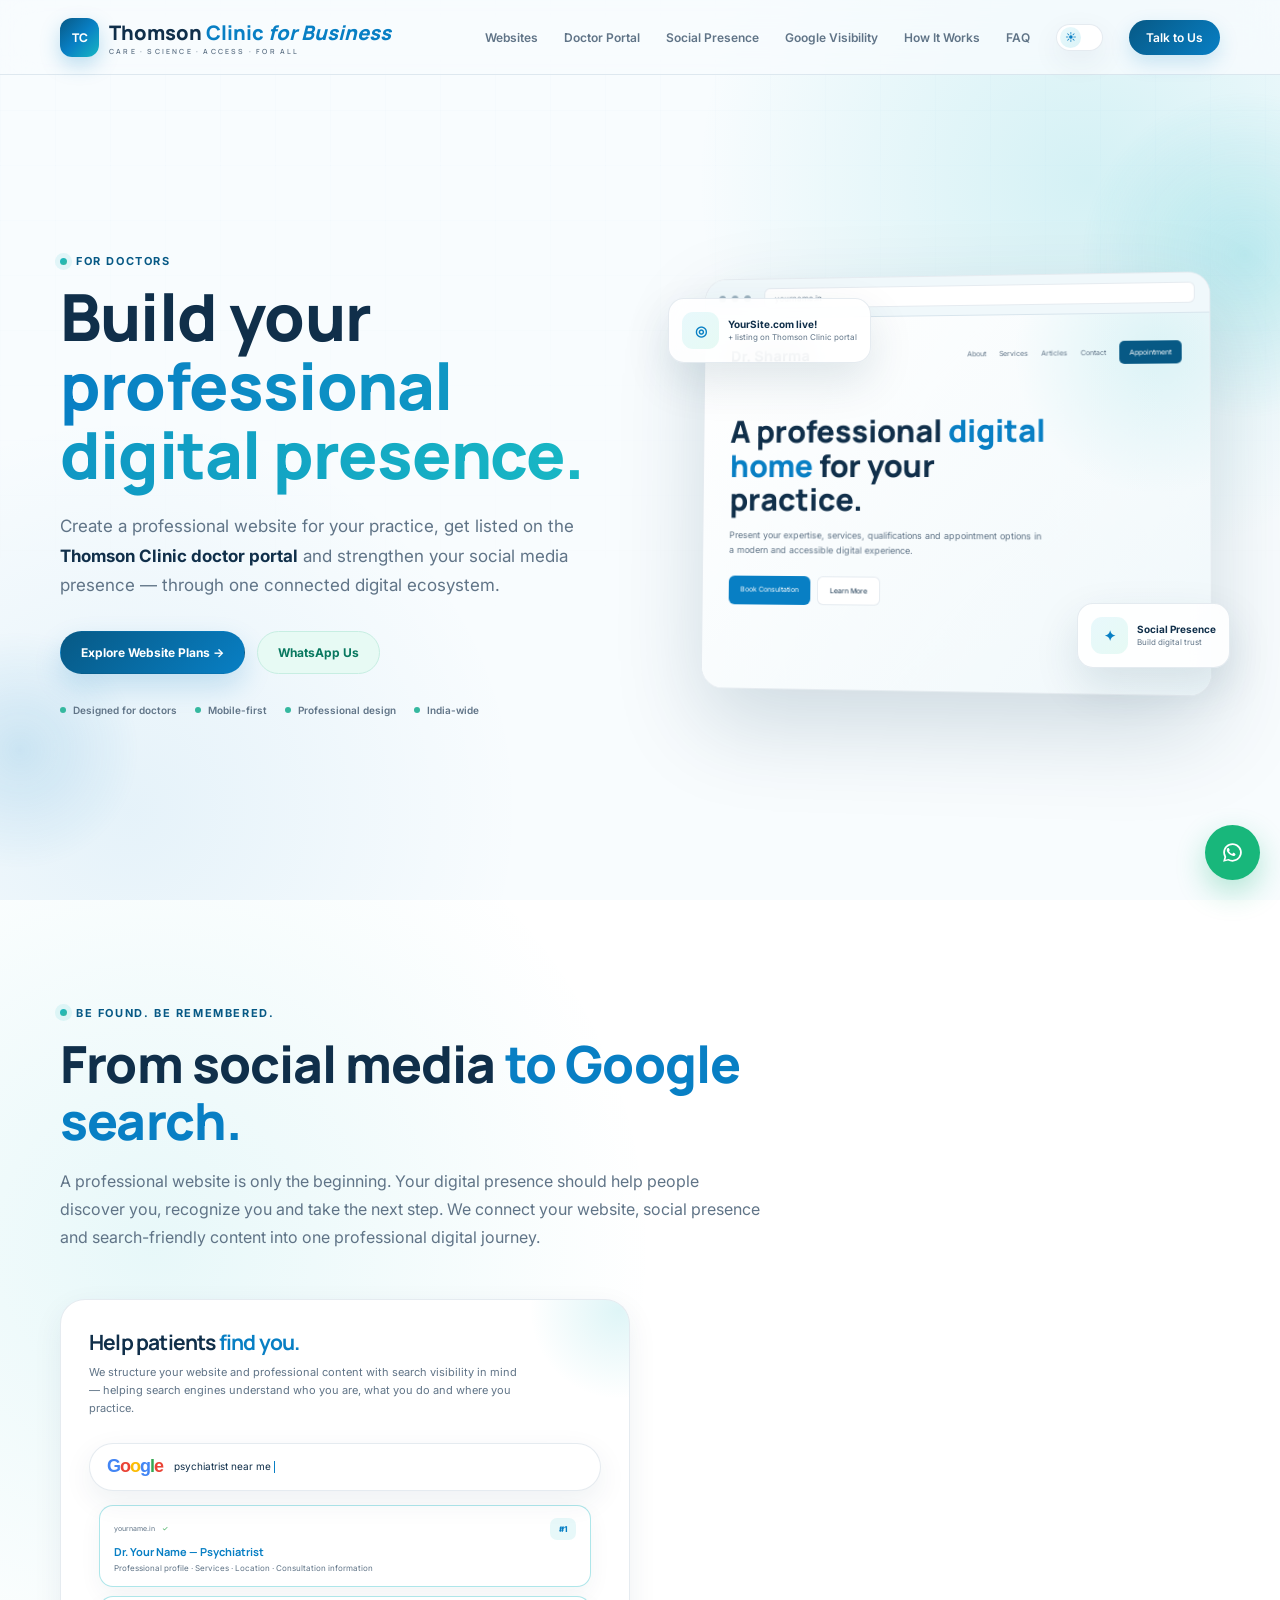
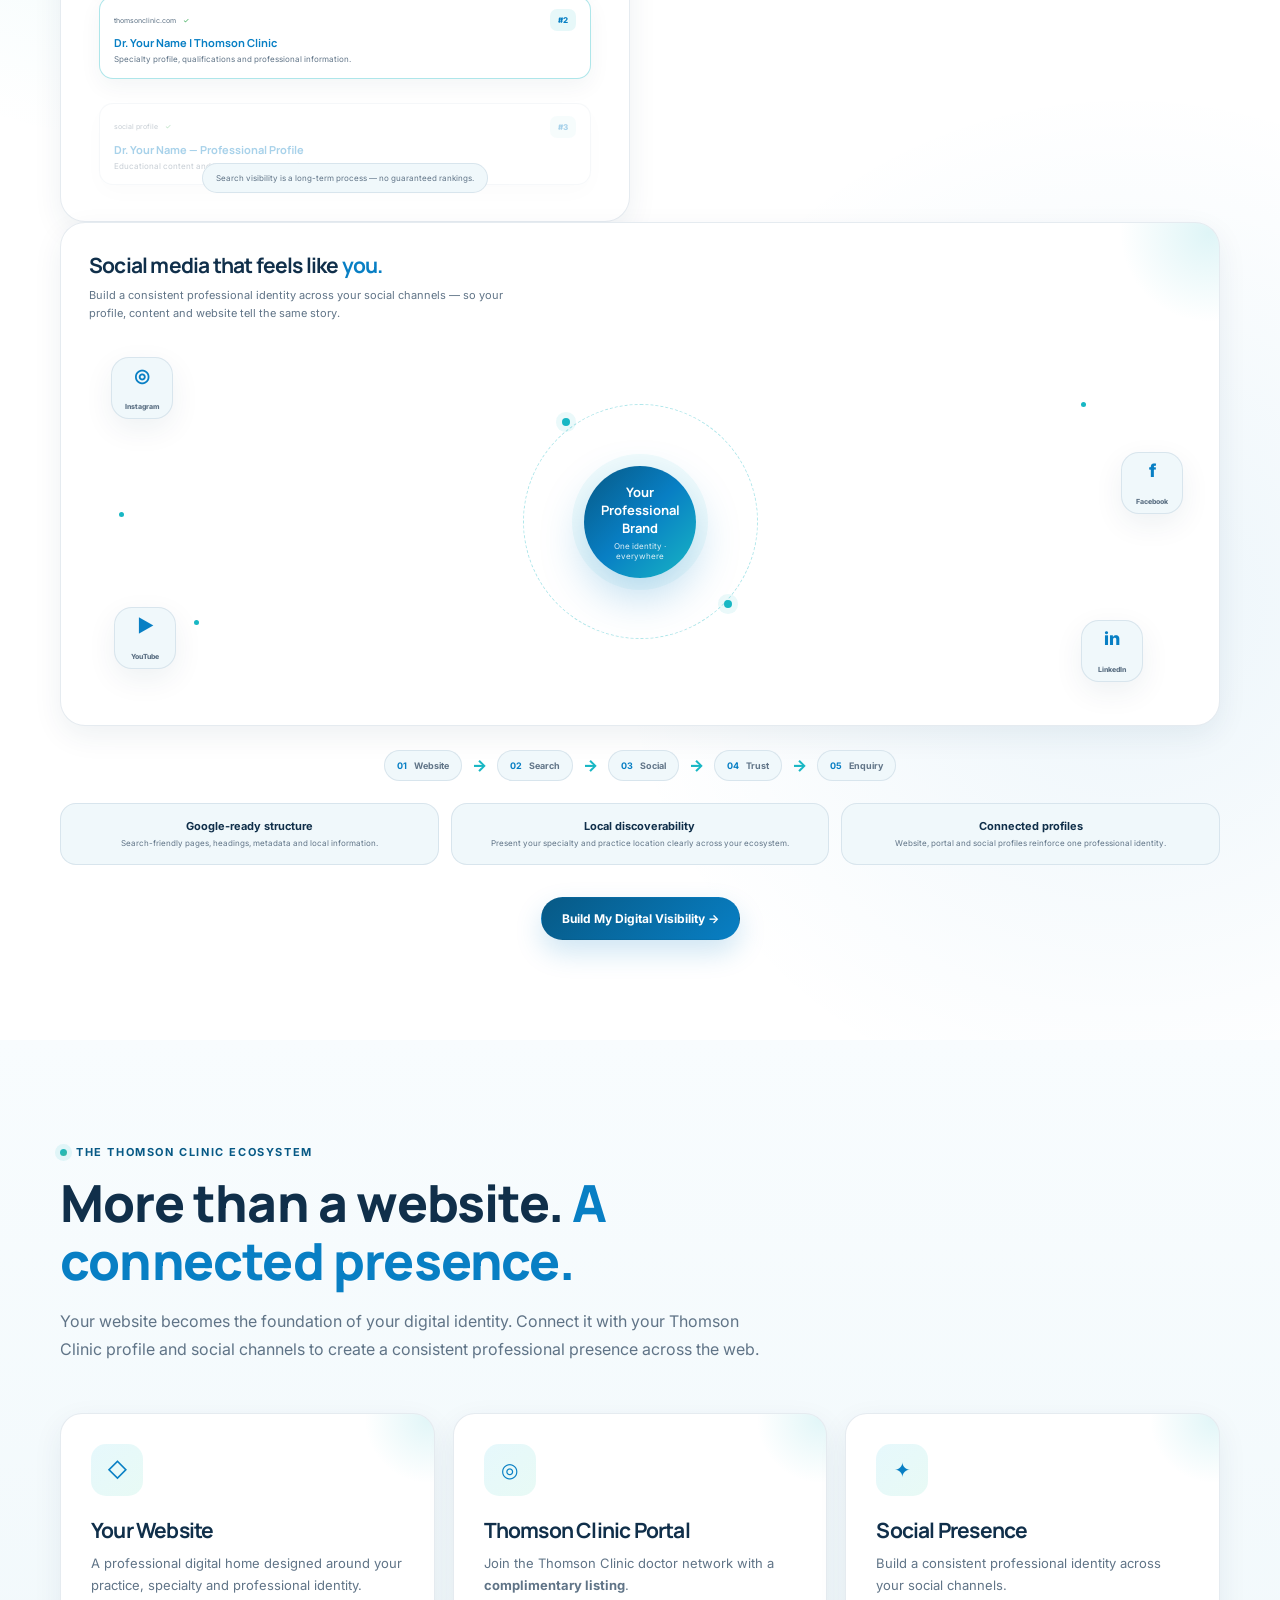
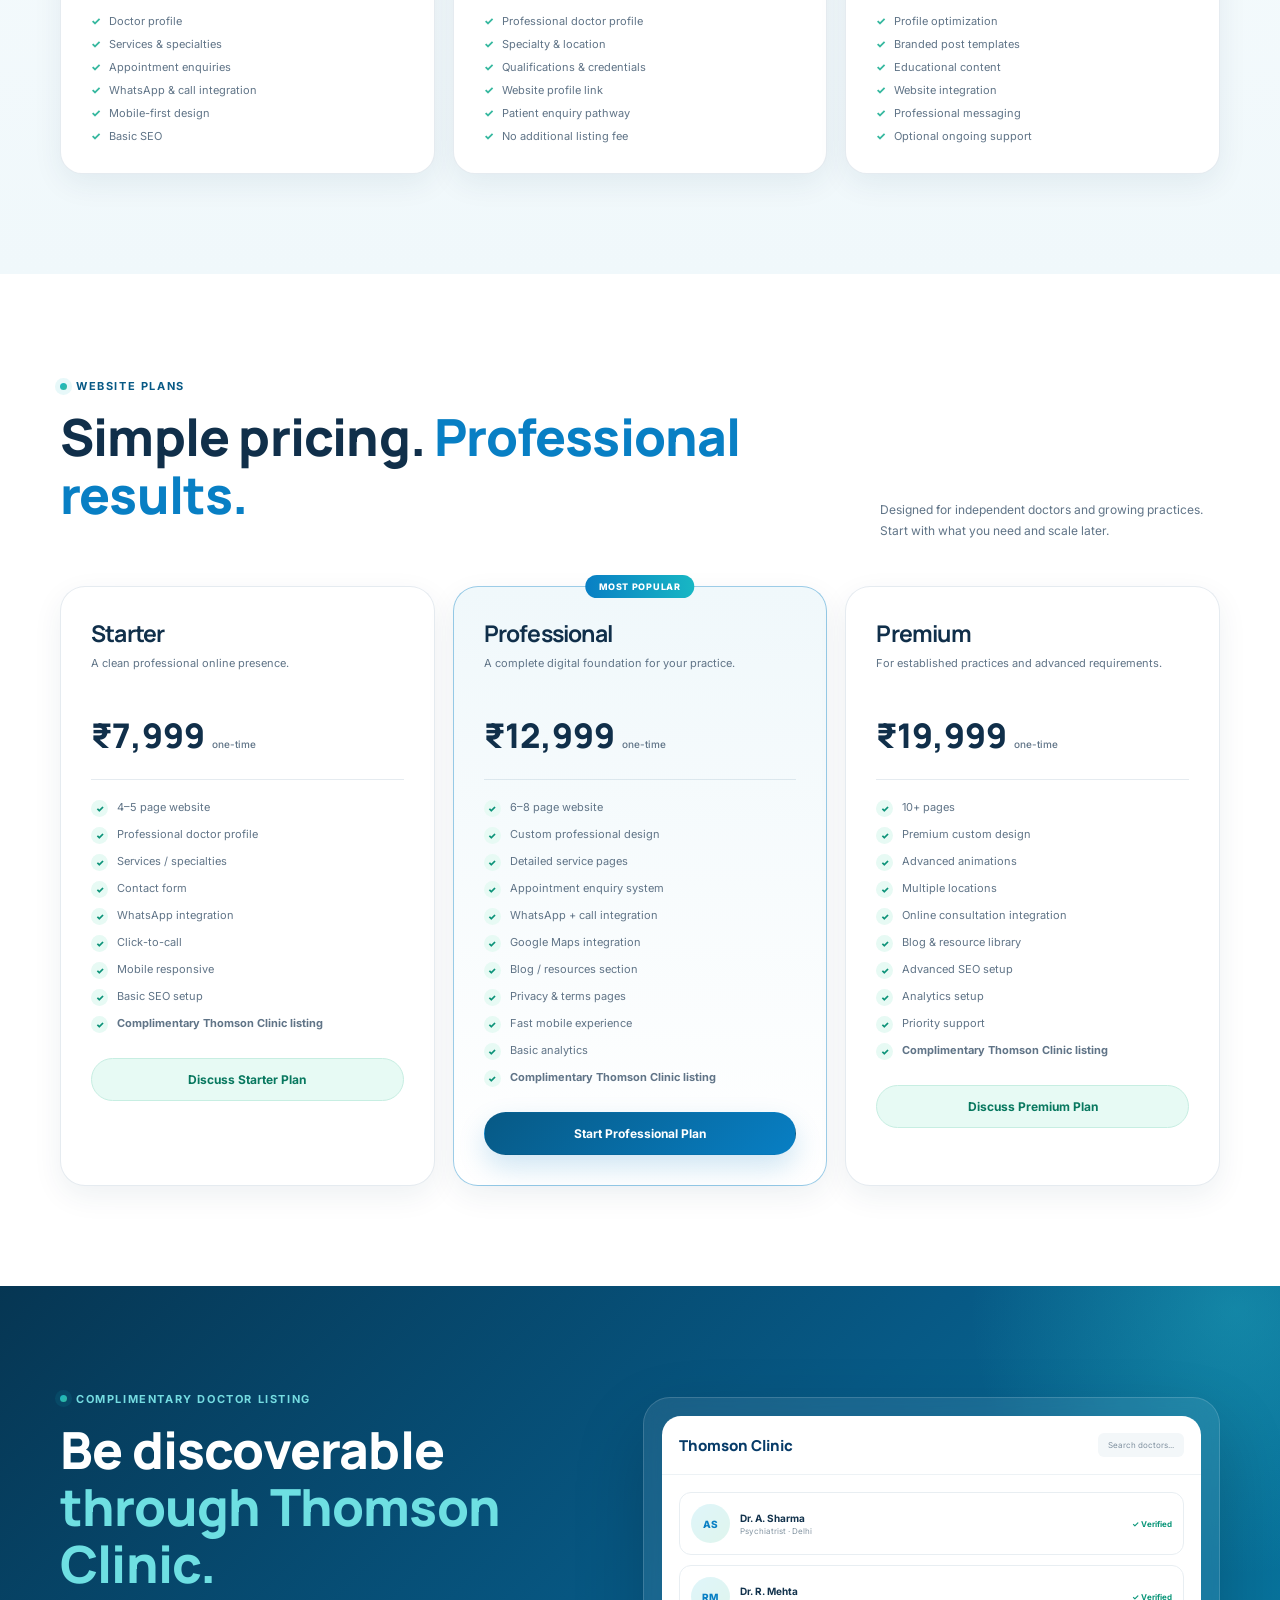
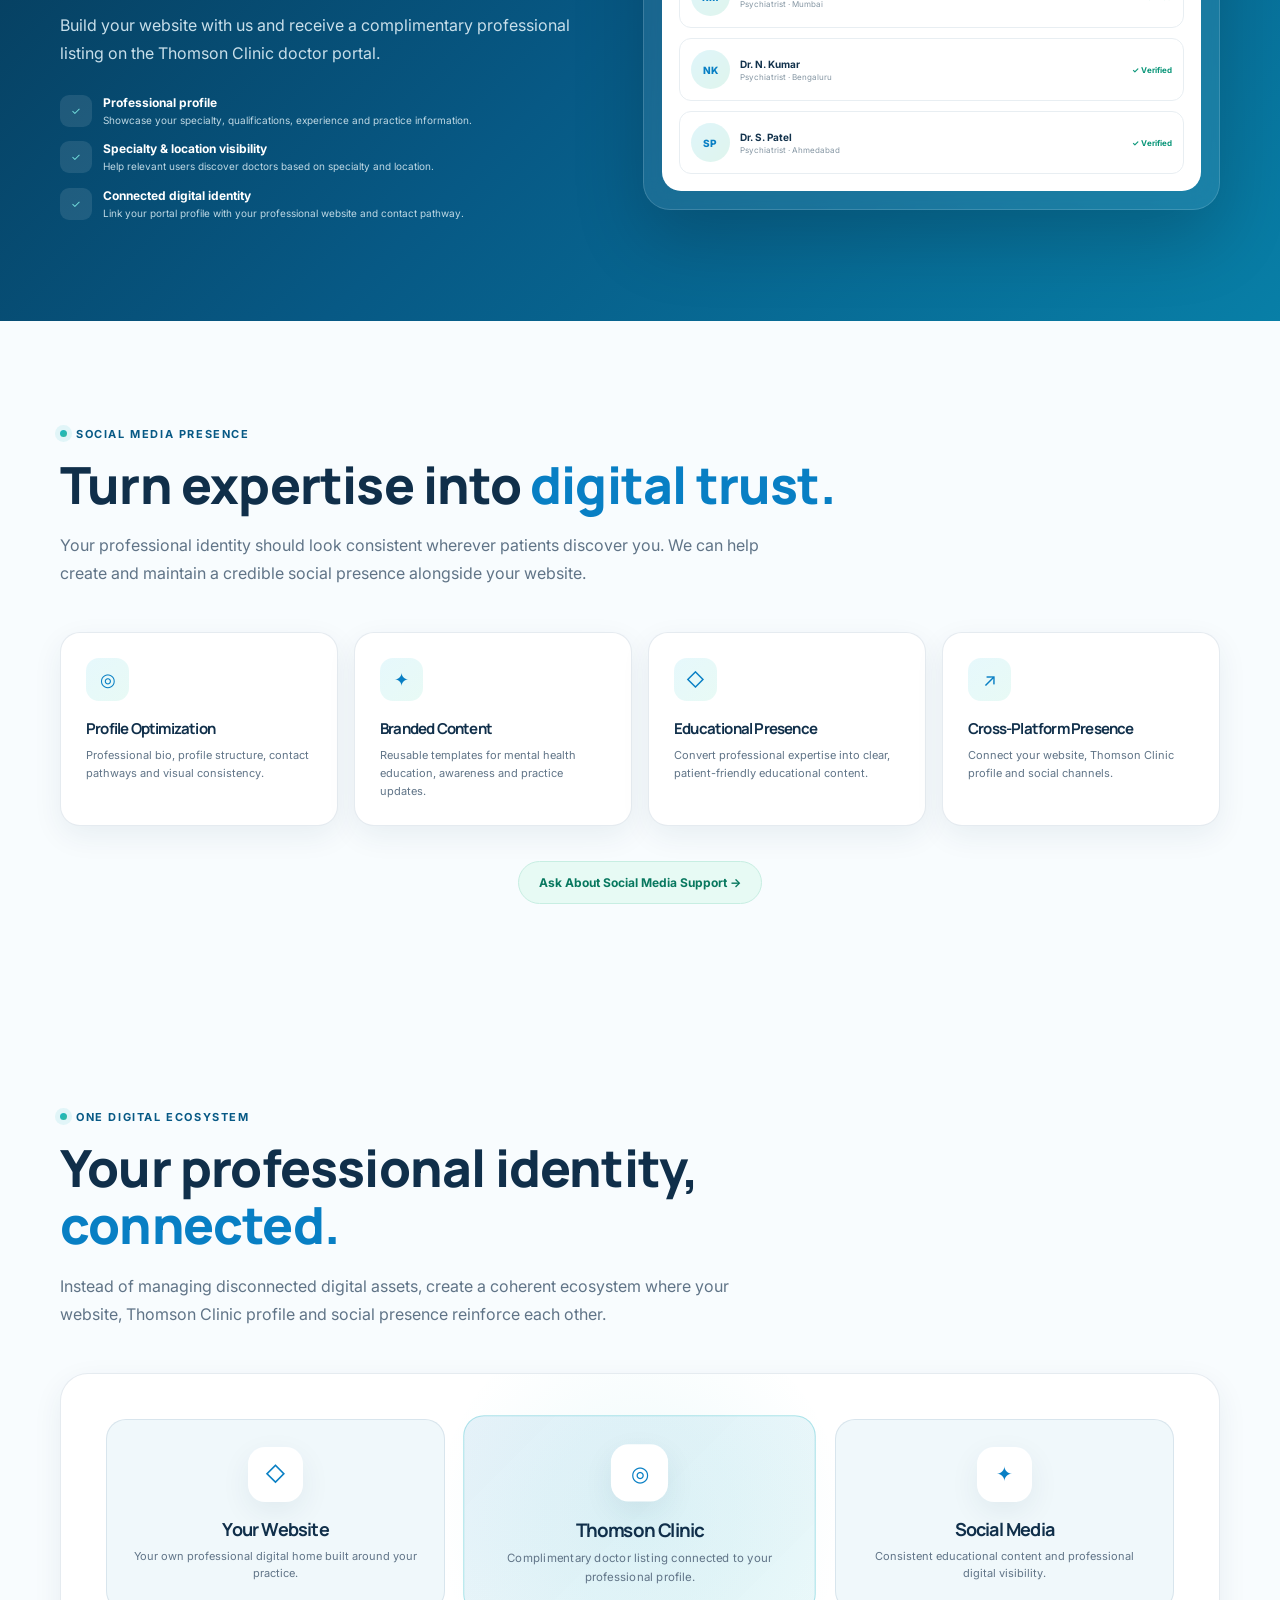
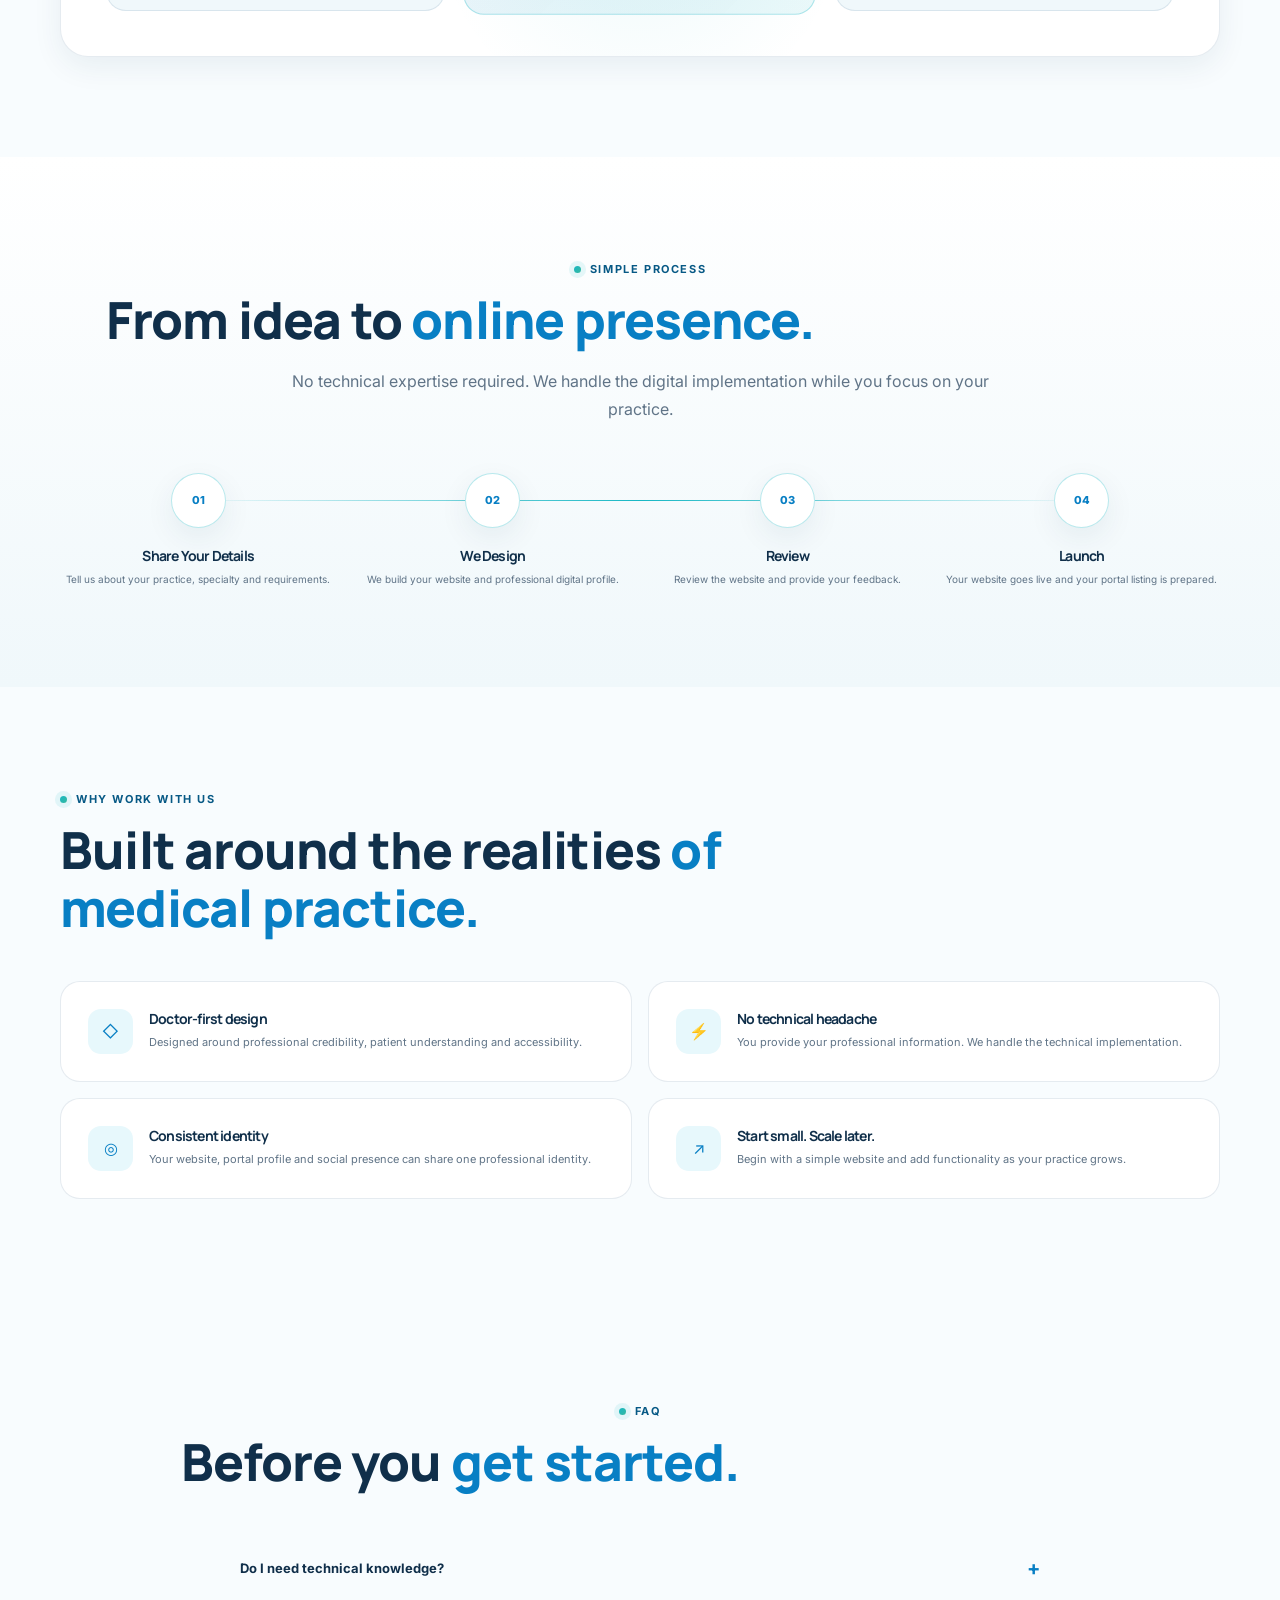
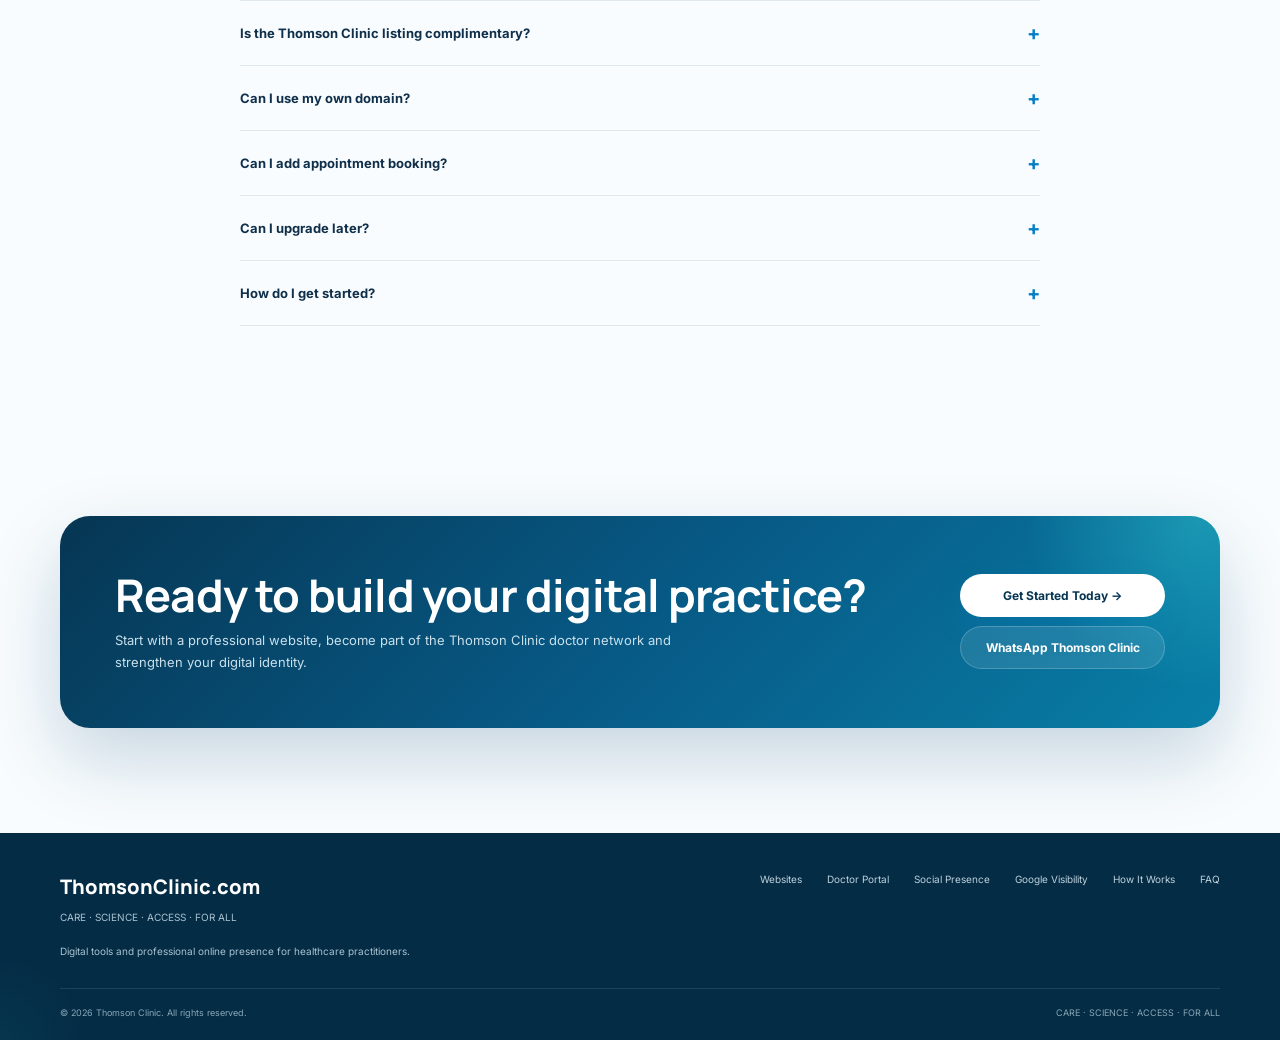
==== commit bfec4987: "index changed" ====
--- a/index.html
+++ b/index.html
@@ -3122,6 +3122,12 @@
     }
 }
 
+.whatsapp-svg{
+    width:25px;
+    height:25px;
+    display:block;
+}
+
 .whatsapp-tooltip{
 
     position:absolute;
@@ -3884,6 +3890,326 @@
 </div>
 
 </section>
+
+
+<!-- =====================================================
+     SOCIAL MEDIA + GOOGLE VISIBILITY
+===================================================== -->
+
+<section
+    class="section visibility-section"
+    id="visibility">
+
+<div class="container">
+
+<div class="visibility-intro reveal">
+
+<div class="section-label">
+    BE FOUND. BE REMEMBERED.
+</div>
+
+<h2 class="section-title">
+
+    From social media
+    <span>to Google search.</span>
+
+</h2>
+
+<p class="section-description">
+
+    A professional website is only the beginning.
+    Your digital presence should help people discover
+    you, recognize you and take the next step.
+    We connect your website, social presence and
+    search-friendly content into one professional
+    digital journey.
+
+</p>
+
+</div>
+
+
+<div class="visibility-dashboard">
+
+
+<!-- GOOGLE PANEL -->
+
+<div class="visibility-panel reveal">
+
+<h3>
+    Help patients <span style="color:var(--primary-2);">find you.</span>
+</h3>
+
+<p>
+    We structure your website and professional content
+    with search visibility in mind — helping search
+    engines understand who you are, what you do and
+    where you practice.
+</p>
+
+
+<div class="google-stage">
+
+<div class="google-search">
+
+<div class="google-logo">
+    <span class="g-blue">G</span><span class="g-red">o</span><span class="g-yellow">o</span><span class="g-blue">g</span><span class="g-green">l</span><span class="g-red">e</span>
+</div>
+
+<div class="google-query">
+    <span id="googleQuery">psychiatrist near me</span>
+    <span class="google-cursor"></span>
+</div>
+
+</div>
+
+
+<div class="search-results">
+
+
+<div class="search-result active">
+
+<div class="search-result-top">
+    yourname.in
+    <span>✓</span>
+    <div class="rank-badge">#1</div>
+</div>
+
+<h4>
+    Dr. Your Name — Psychiatrist
+</h4>
+
+<p>
+    Professional profile · Services · Location ·
+    Consultation information
+</p>
+
+</div>
+
+
+
+<div class="search-result">
+
+<div class="search-result-top">
+    thomsonclinic.com
+    <span>✓</span>
+    <div class="rank-badge">#2</div>
+</div>
+
+<h4>
+    Dr. Your Name | Thomson Clinic
+</h4>
+
+<p>
+    Specialty profile, qualifications and
+    professional information.
+</p>
+
+</div>
+
+
+
+<div class="search-result">
+
+<div class="search-result-top">
+    social profile
+    <span>✓</span>
+    <div class="rank-badge">#3</div>
+</div>
+
+<h4>
+    Dr. Your Name — Professional Profile
+</h4>
+
+<p>
+    Educational content and links back to
+    your professional website.
+</p>
+
+</div>
+
+</div>
+
+
+<div class="google-note">
+    Search visibility is a long-term process — no guaranteed rankings.
+</div>
+
+</div>
+
+</div>
+
+</div>
+
+
+
+
+
+<!-- SOCIAL MEDIA PANEL -->
+
+<div class="visibility-panel reveal">
+
+<h3>
+    Social media that feels like <span style="color:var(--primary-2);">you.</span>
+</h3>
+
+<p>
+    Build a consistent professional identity across
+    your social channels — so your profile, content
+    and website tell the same story.
+</p>
+
+
+<div class="social-orbit">
+
+<div class="orbit-ring"></div>
+
+<div class="social-core">
+
+<div>
+<strong>
+    Your<br>Professional<br>Brand
+</strong>
+
+<span>
+    One identity · everywhere
+</span>
+</div>
+
+</div>
+
+
+<div class="social-node node-instagram">
+    ◎
+    <small>Instagram</small>
+</div>
+
+<div class="social-node node-facebook">
+    f
+    <small>Facebook</small>
+</div>
+
+<div class="social-node node-linkedin">
+    in
+    <small>LinkedIn</small>
+</div>
+
+<div class="social-node node-youtube">
+    ▶
+    <small>YouTube</small>
+</div>
+
+
+<span class="social-spark spark-1"></span>
+<span class="social-spark spark-2"></span>
+<span class="social-spark spark-3"></span>
+
+</div>
+
+</div>
+
+
+
+
+
+<div class="visibility-flow reveal">
+
+<div class="flow-chip">
+    <strong>01</strong> Website
+</div>
+
+<div class="flow-arrow">→</div>
+
+<div class="flow-chip">
+    <strong>02</strong> Search
+</div>
+
+<div class="flow-arrow">→</div>
+
+<div class="flow-chip">
+    <strong>03</strong> Social
+</div>
+
+<div class="flow-arrow">→</div>
+
+<div class="flow-chip">
+    <strong>04</strong> Trust
+</div>
+
+<div class="flow-arrow">→</div>
+
+<div class="flow-chip">
+    <strong>05</strong> Enquiry
+</div>
+
+</div>
+
+
+<div class="visibility-bottom">
+
+<div class="visibility-mini reveal">
+
+<strong>
+    Google-ready structure
+</strong>
+
+<span>
+    Search-friendly pages, headings,
+    metadata and local information.
+</span>
+
+</div>
+
+<div class="visibility-mini reveal">
+
+<strong>
+    Local discoverability
+</strong>
+
+<span>
+    Present your specialty and practice
+    location clearly across your ecosystem.
+</span>
+
+</div>
+
+<div class="visibility-mini reveal">
+
+<strong>
+    Connected profiles
+</strong>
+
+<span>
+    Website, portal and social profiles
+    reinforce one professional identity.
+</span>
+
+</div>
+
+</div>
+
+
+<div
+    style="text-align:center;margin-top:32px;"
+    class="reveal">
+
+<a
+    href="#"
+    class="btn btn-primary whatsapp-link"
+    data-message="Hello Thomson Clinic, I am interested in improving my professional social media presence and Google search visibility. Please share the available options.">
+
+    Build My Digital Visibility →
+
+</a>
+
+</div>
+
+</div>
+
+</section>
+
+
+
 
 
 
@@ -4784,320 +5110,6 @@
 
 
 <!-- =====================================================
-     SOCIAL MEDIA + GOOGLE VISIBILITY
-===================================================== -->
-
-<section
-    class="section visibility-section"
-    id="visibility">
-
-<div class="container">
-
-<div class="visibility-intro reveal">
-
-<div class="section-label">
-    BE FOUND. BE REMEMBERED.
-</div>
-
-<h2 class="section-title">
-
-    From social media
-    <span>to Google search.</span>
-
-</h2>
-
-<p class="section-description">
-
-    A professional website is only the beginning.
-    Your digital presence should help people discover
-    you, recognize you and take the next step.
-    We connect your website, social presence and
-    search-friendly content into one professional
-    digital journey.
-
-</p>
-
-</div>
-
-
-<div class="visibility-dashboard">
-
-
-<!-- SOCIAL MEDIA PANEL -->
-
-<div class="visibility-panel reveal">
-
-<h3>
-    Social media that feels like <span style="color:var(--primary-2);">you.</span>
-</h3>
-
-<p>
-    Build a consistent professional identity across
-    your social channels — so your profile, content
-    and website tell the same story.
-</p>
-
-
-<div class="social-orbit">
-
-<div class="orbit-ring"></div>
-
-<div class="social-core">
-
-<div>
-<strong>
-    Your<br>Professional<br>Brand
-</strong>
-
-<span>
-    One identity · everywhere
-</span>
-</div>
-
-</div>
-
-
-<div class="social-node node-instagram">
-    ◎
-    <small>Instagram</small>
-</div>
-
-<div class="social-node node-facebook">
-    f
-    <small>Facebook</small>
-</div>
-
-<div class="social-node node-linkedin">
-    in
-    <small>LinkedIn</small>
-</div>
-
-<div class="social-node node-youtube">
-    ▶
-    <small>YouTube</small>
-</div>
-
-
-<span class="social-spark spark-1"></span>
-<span class="social-spark spark-2"></span>
-<span class="social-spark spark-3"></span>
-
-</div>
-
-</div>
-
-
-
-<!-- GOOGLE PANEL -->
-
-<div class="visibility-panel reveal">
-
-<h3>
-    Help patients <span style="color:var(--primary-2);">find you.</span>
-</h3>
-
-<p>
-    We structure your website and professional content
-    with search visibility in mind — helping search
-    engines understand who you are, what you do and
-    where you practice.
-</p>
-
-
-<div class="google-stage">
-
-<div class="google-search">
-
-<div class="google-logo">
-    <span class="g-blue">G</span><span class="g-red">o</span><span class="g-yellow">o</span><span class="g-blue">g</span><span class="g-green">l</span><span class="g-red">e</span>
-</div>
-
-<div class="google-query">
-    <span id="googleQuery">psychiatrist near me</span>
-    <span class="google-cursor"></span>
-</div>
-
-</div>
-
-
-<div class="search-results">
-
-
-<div class="search-result active">
-
-<div class="search-result-top">
-    yourname.in
-    <span>✓</span>
-    <div class="rank-badge">#1</div>
-</div>
-
-<h4>
-    Dr. Your Name — Psychiatrist
-</h4>
-
-<p>
-    Professional profile · Services · Location ·
-    Consultation information
-</p>
-
-</div>
-
-
-
-<div class="search-result">
-
-<div class="search-result-top">
-    thomsonclinic.com
-    <span>✓</span>
-    <div class="rank-badge">#2</div>
-</div>
-
-<h4>
-    Dr. Your Name | Thomson Clinic
-</h4>
-
-<p>
-    Specialty profile, qualifications and
-    professional information.
-</p>
-
-</div>
-
-
-
-<div class="search-result">
-
-<div class="search-result-top">
-    social profile
-    <span>✓</span>
-    <div class="rank-badge">#3</div>
-</div>
-
-<h4>
-    Dr. Your Name — Professional Profile
-</h4>
-
-<p>
-    Educational content and links back to
-    your professional website.
-</p>
-
-</div>
-
-</div>
-
-
-<div class="google-note">
-    Search visibility is a long-term process — no guaranteed rankings.
-</div>
-
-</div>
-
-</div>
-
-</div>
-
-
-
-<div class="visibility-flow reveal">
-
-<div class="flow-chip">
-    <strong>01</strong> Website
-</div>
-
-<div class="flow-arrow">→</div>
-
-<div class="flow-chip">
-    <strong>02</strong> Search
-</div>
-
-<div class="flow-arrow">→</div>
-
-<div class="flow-chip">
-    <strong>03</strong> Social
-</div>
-
-<div class="flow-arrow">→</div>
-
-<div class="flow-chip">
-    <strong>04</strong> Trust
-</div>
-
-<div class="flow-arrow">→</div>
-
-<div class="flow-chip">
-    <strong>05</strong> Enquiry
-</div>
-
-</div>
-
-
-<div class="visibility-bottom">
-
-<div class="visibility-mini reveal">
-
-<strong>
-    Google-ready structure
-</strong>
-
-<span>
-    Search-friendly pages, headings,
-    metadata and local information.
-</span>
-
-</div>
-
-<div class="visibility-mini reveal">
-
-<strong>
-    Local discoverability
-</strong>
-
-<span>
-    Present your specialty and practice
-    location clearly across your ecosystem.
-</span>
-
-</div>
-
-<div class="visibility-mini reveal">
-
-<strong>
-    Connected profiles
-</strong>
-
-<span>
-    Website, portal and social profiles
-    reinforce one professional identity.
-</span>
-
-</div>
-
-</div>
-
-
-<div
-    style="text-align:center;margin-top:32px;"
-    class="reveal">
-
-<a
-    href="#"
-    class="btn btn-primary whatsapp-link"
-    data-message="Hello Thomson Clinic, I am interested in improving my professional social media presence and Google search visibility. Please share the available options.">
-
-    Build My Digital Visibility →
-
-</a>
-
-</div>
-
-</div>
-
-</section>
-
-
-
-<!-- =====================================================
      DIGITAL ECOSYSTEM
 ===================================================== -->
 
@@ -5822,7 +5834,18 @@
         Chat with Thomson Clinic
     </span>
 
-    ☎
+    <svg
+        class="whatsapp-svg"
+        viewBox="0 0 32 32"
+        aria-hidden="true"
+        focusable="false">
+        <path
+            fill="currentColor"
+            d="M19.11 17.33c-.27-.14-1.6-.79-1.85-.88-.25-.09-.43-.14-.61.14-.18.27-.7.88-.86 1.06-.16.18-.32.2-.59.07-.27-.14-1.13-.42-2.15-1.34-.79-.7-1.33-1.57-1.49-1.84-.16-.27-.02-.42.12-.55.12-.12.27-.32.41-.48.14-.16.18-.27.27-.45.09-.18.05-.34-.02-.48-.07-.14-.61-1.47-.84-2.01-.22-.52-.45-.45-.61-.46h-.52c-.18 0-.48.07-.73.34-.25.27-.95.93-.95 2.27s.98 2.63 1.11 2.81c.14.18 1.93 2.95 4.68 4.13.65.28 1.16.45 1.56.57.66.21 1.26.18 1.73.11.53-.08 1.6-.65 1.83-1.28.23-.63.23-1.17.16-1.28-.07-.11-.25-.18-.52-.32z"/>
+        <path
+            fill="currentColor"
+            d="M16.02 4.1c-6.58 0-11.92 5.34-11.92 11.92 0 2.1.55 4.07 1.51 5.78L4 27.9l6.27-1.64a11.86 11.86 0 0 0 5.75 1.48h.01c6.58 0 11.92-5.34 11.92-11.92S22.6 4.1 16.02 4.1zm0 21.64h-.01a9.7 9.7 0 0 1-4.95-1.36l-.35-.21-3.72.97.99-3.63-.23-.37a9.72 9.72 0 1 1 8.27 4.6z"/>
+    </svg>
 
 </a>
 
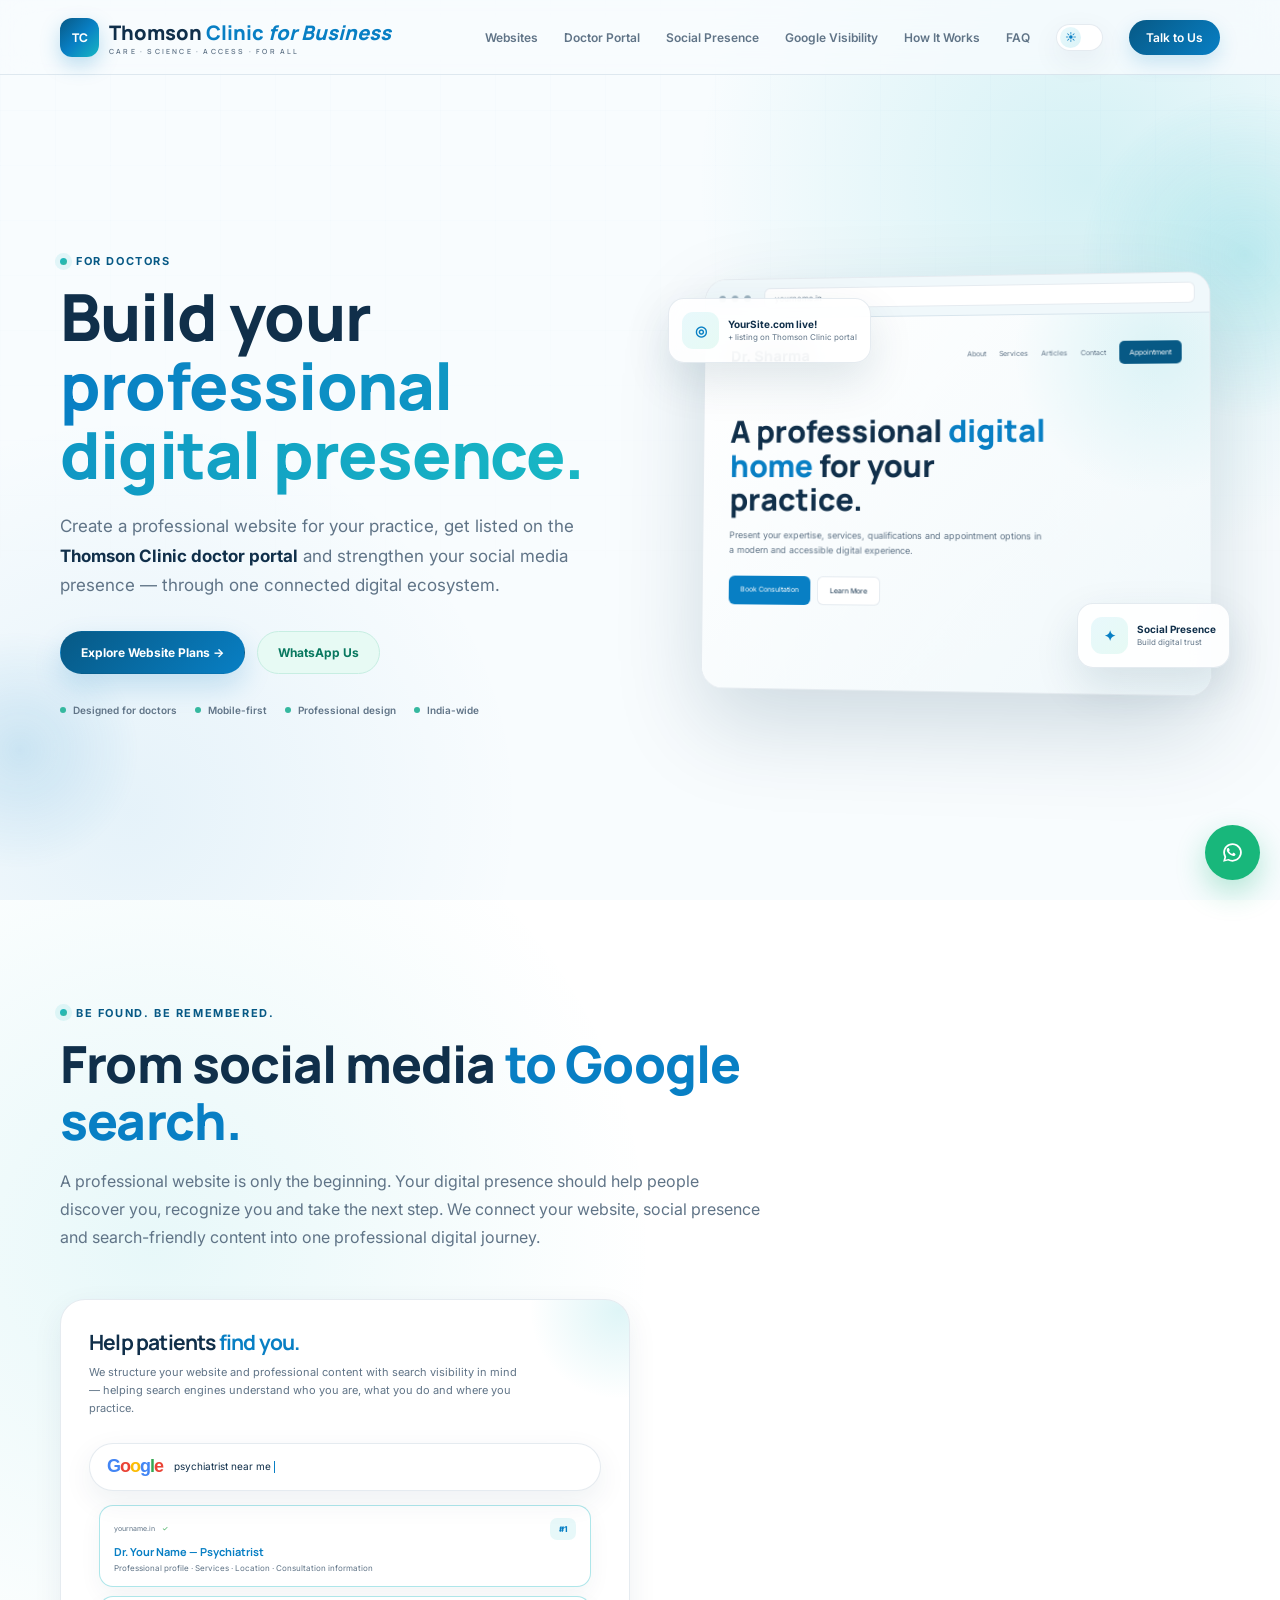
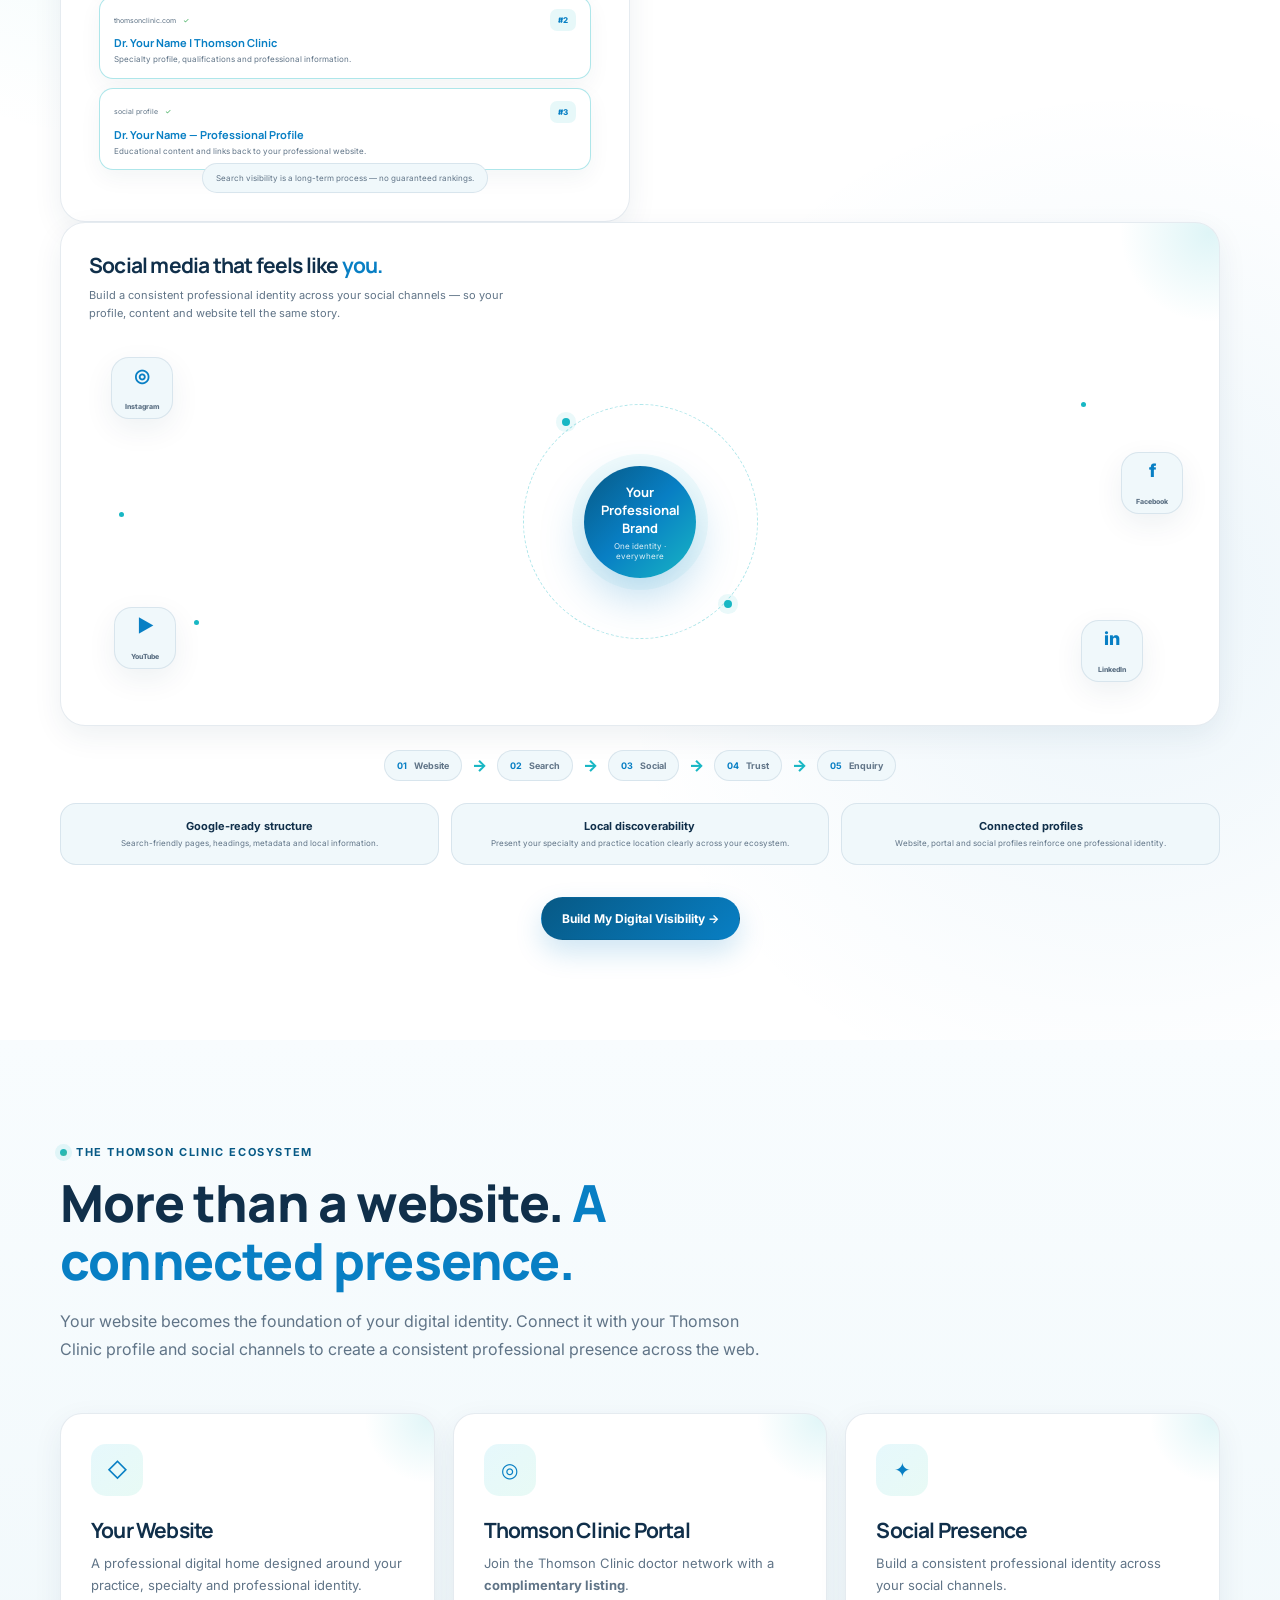
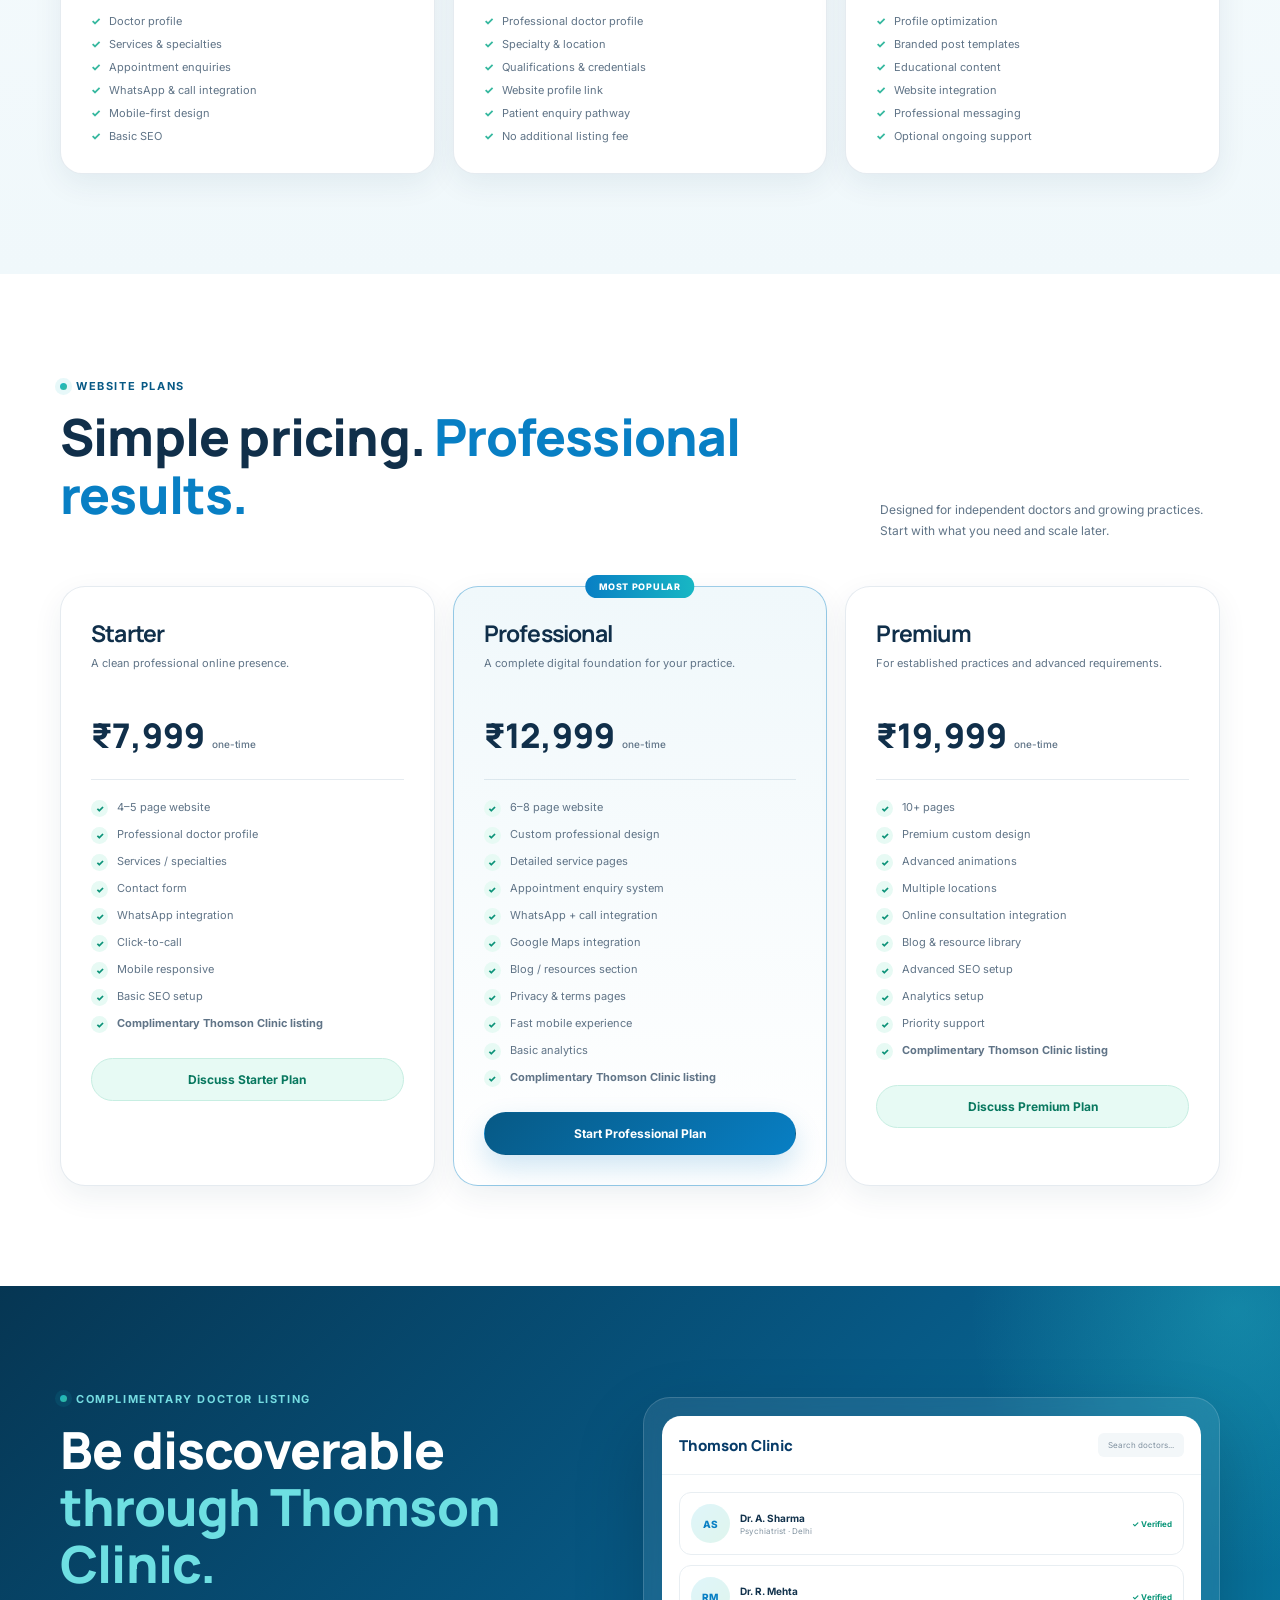
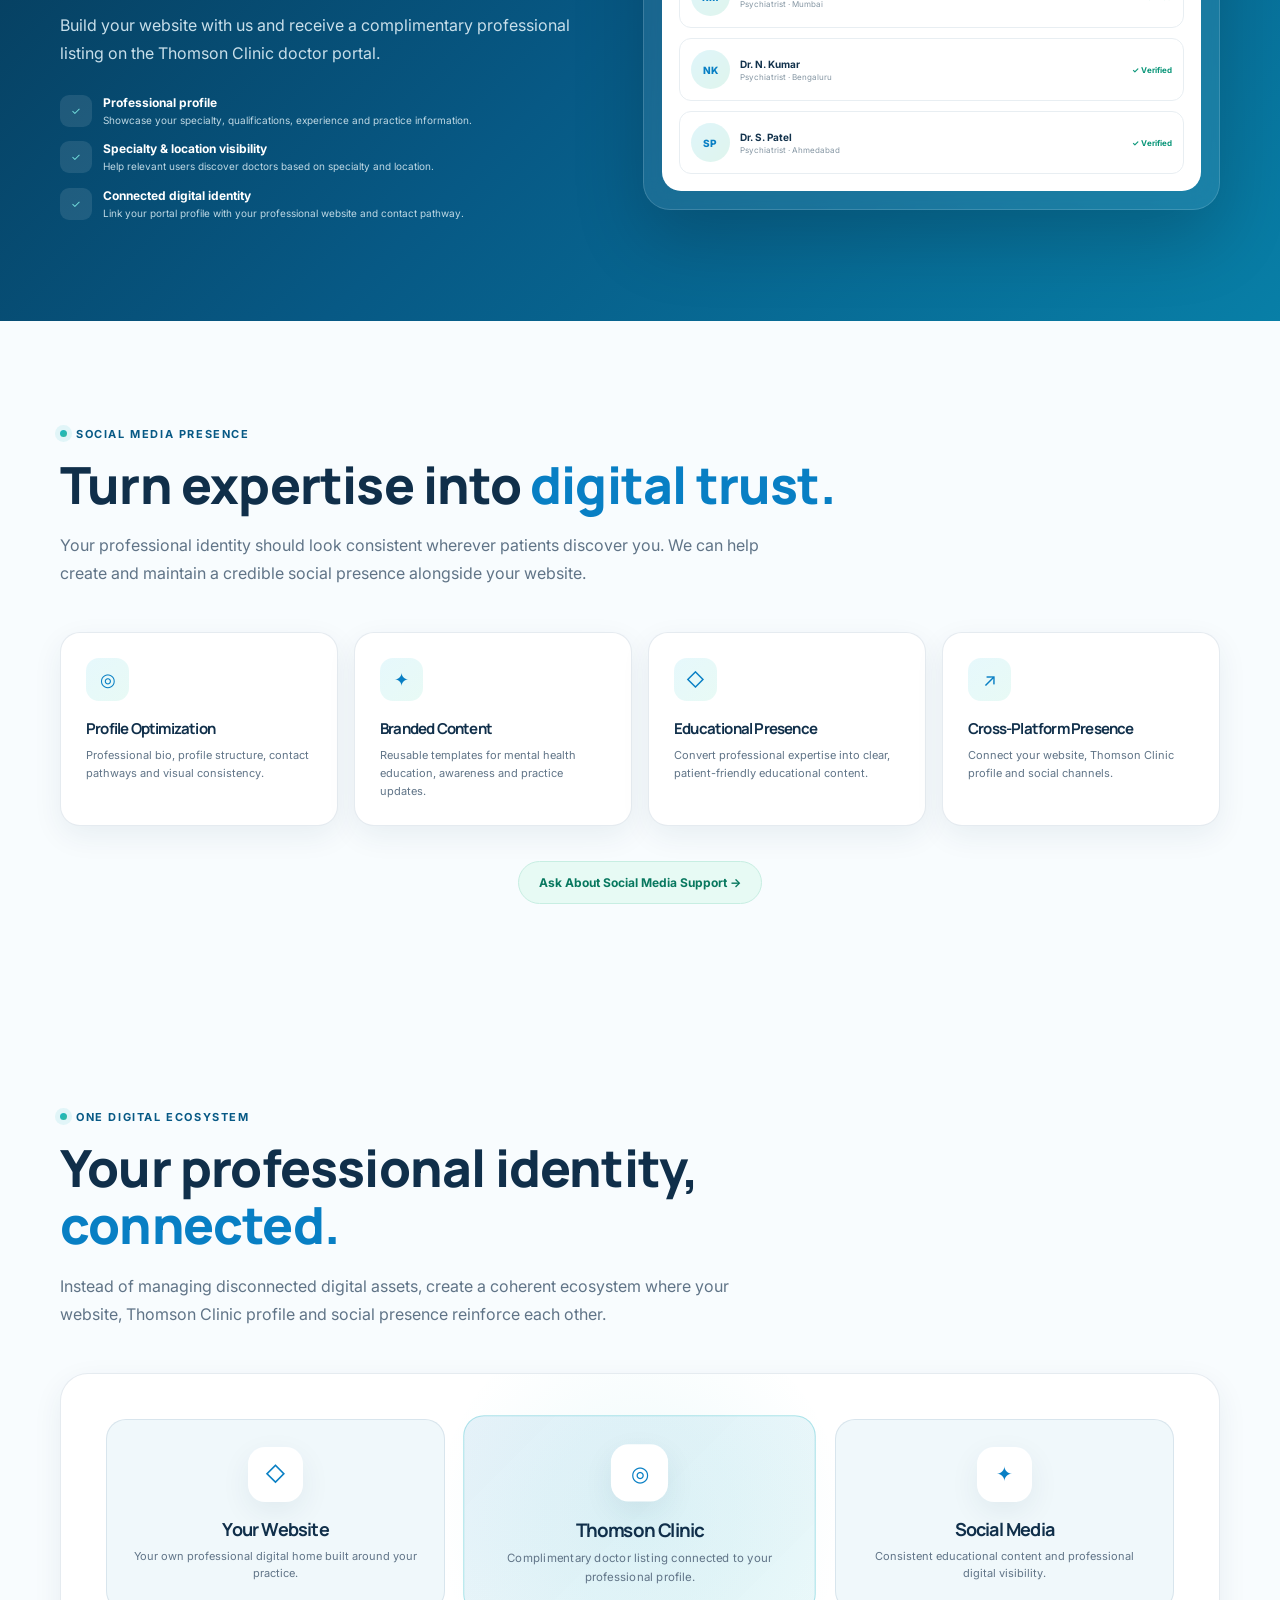
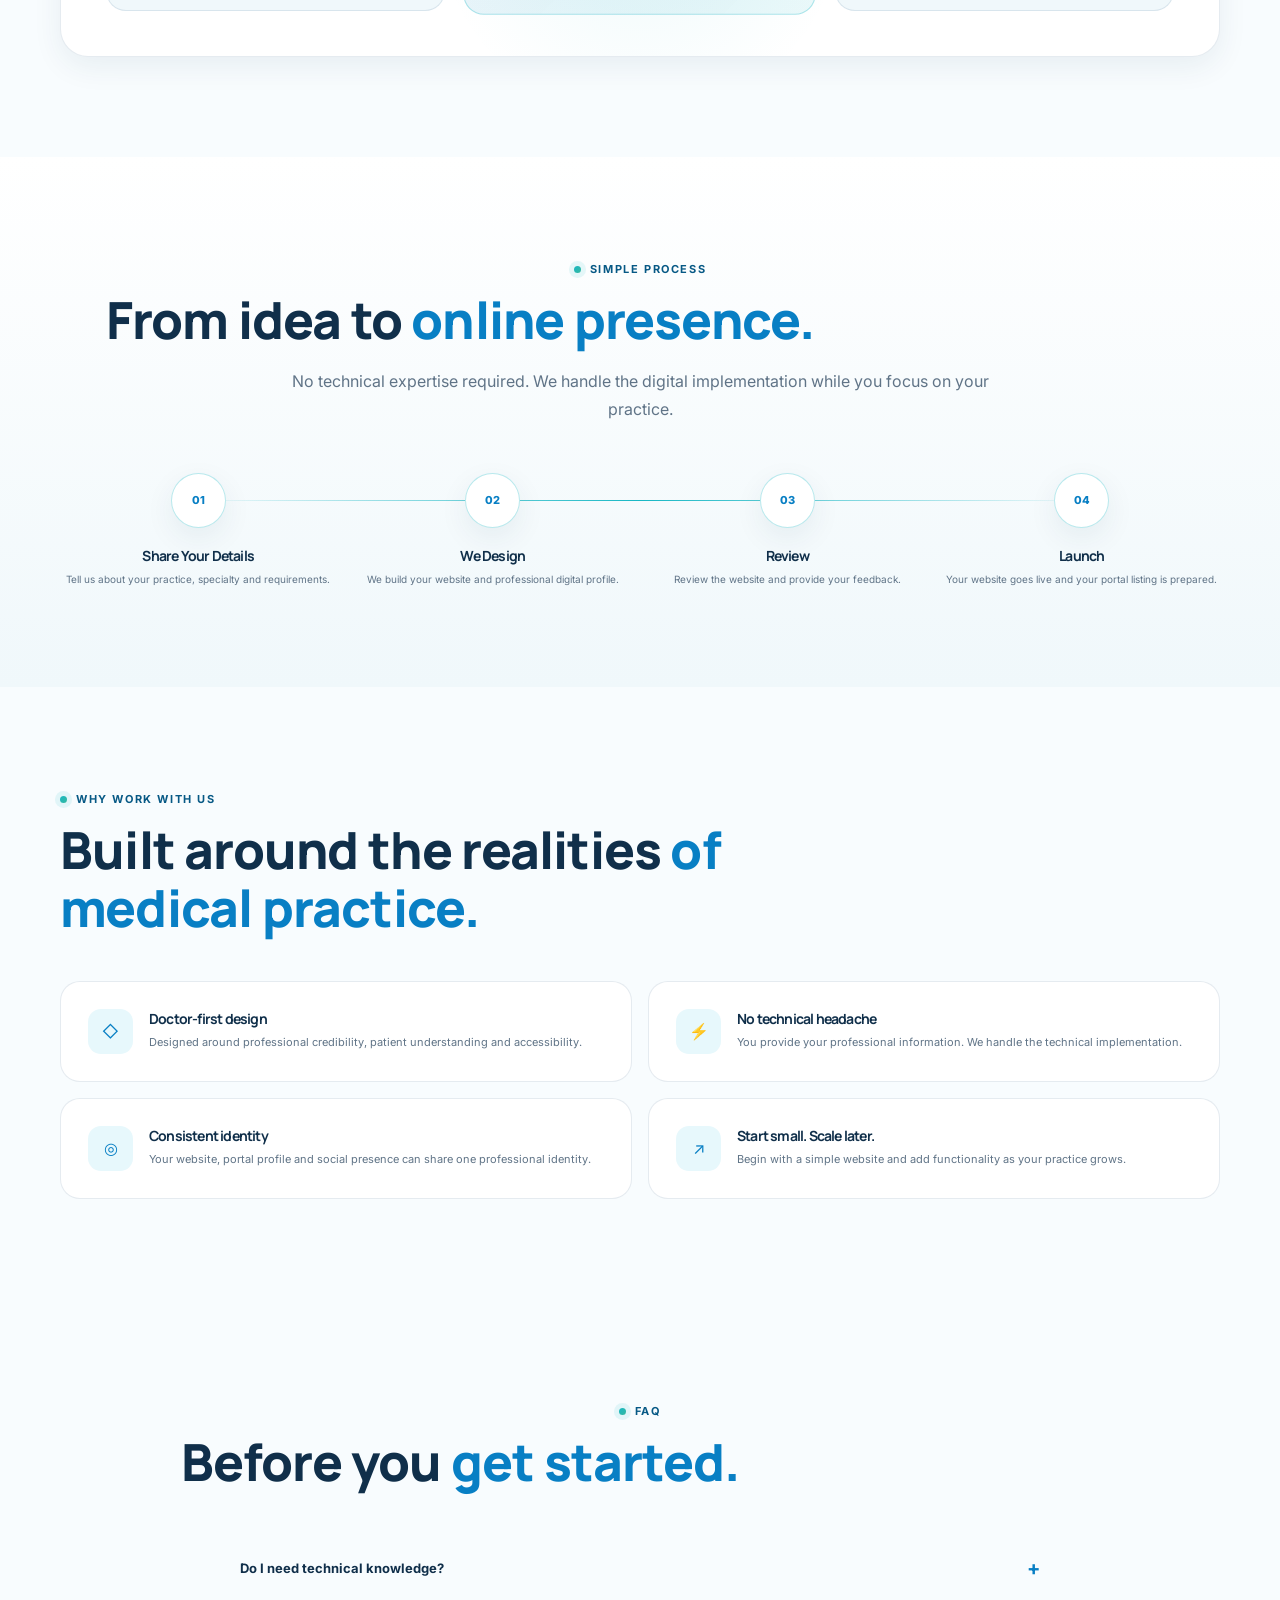
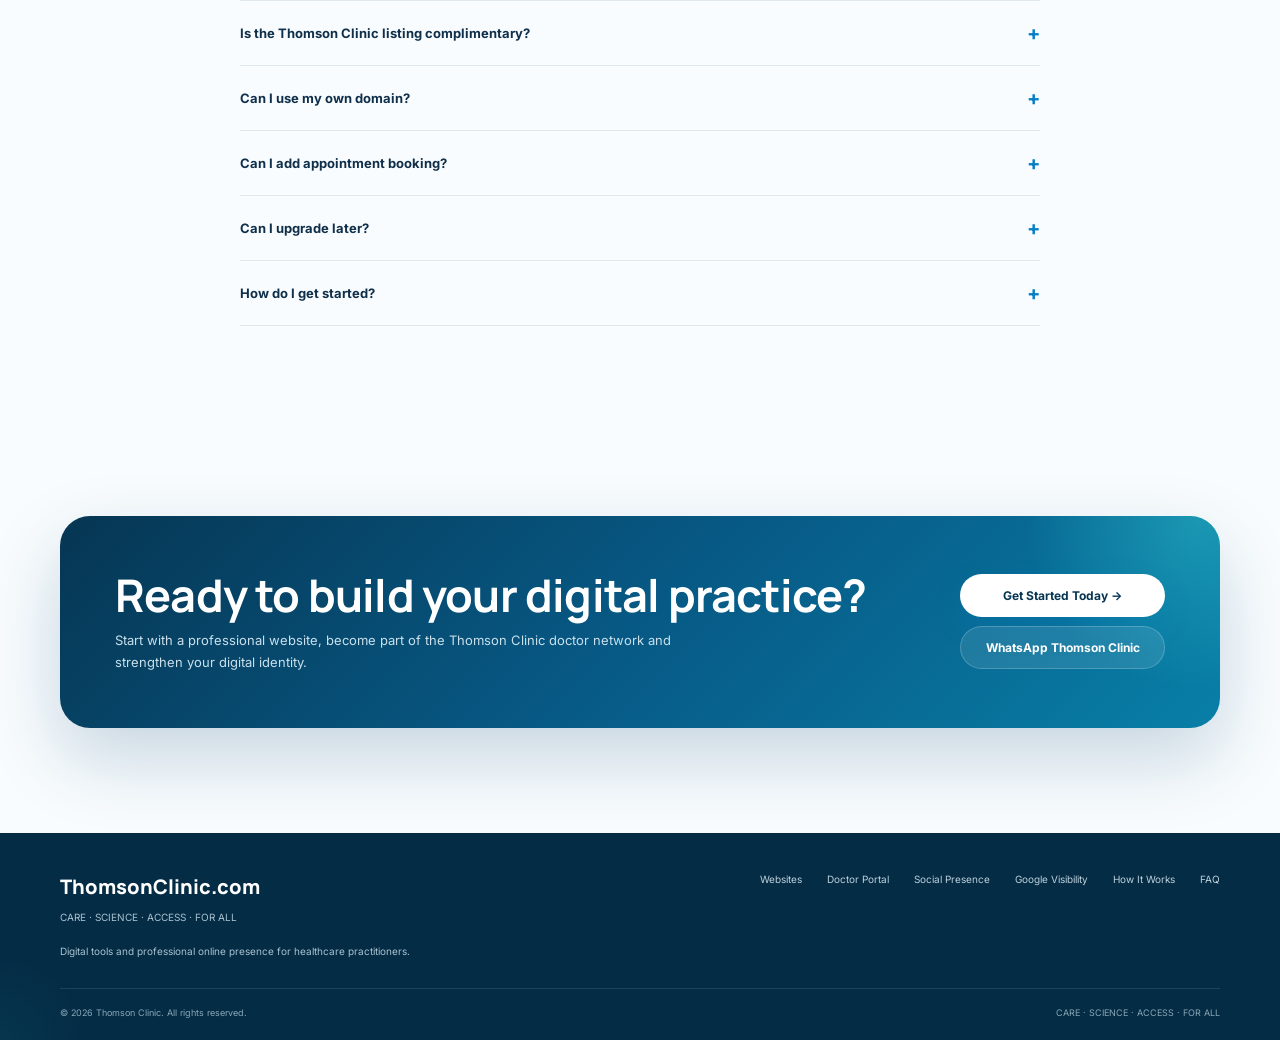
==== commit aedb6c7a: "index updated" ====
--- a/index.html
+++ b/index.html
@@ -3542,6 +3542,26 @@
 
 }
 
+
+/* Desktop fix: Google Search + Social Media panels side-by-side */
+@media (min-width: 901px){
+  .visibility-grid{
+    display:grid !important;
+    grid-template-columns:minmax(0,1fr) minmax(0,1fr) !important;
+    gap:28px !important;
+    align-items:stretch !important;
+  }
+  .visibility-grid > *{
+    min-width:0 !important;
+    width:auto !important;
+  }
+}
+@media (max-width: 900px){
+  .visibility-grid{
+    grid-template-columns:1fr !important;
+  }
+}
+
 </style>
 </head>
 
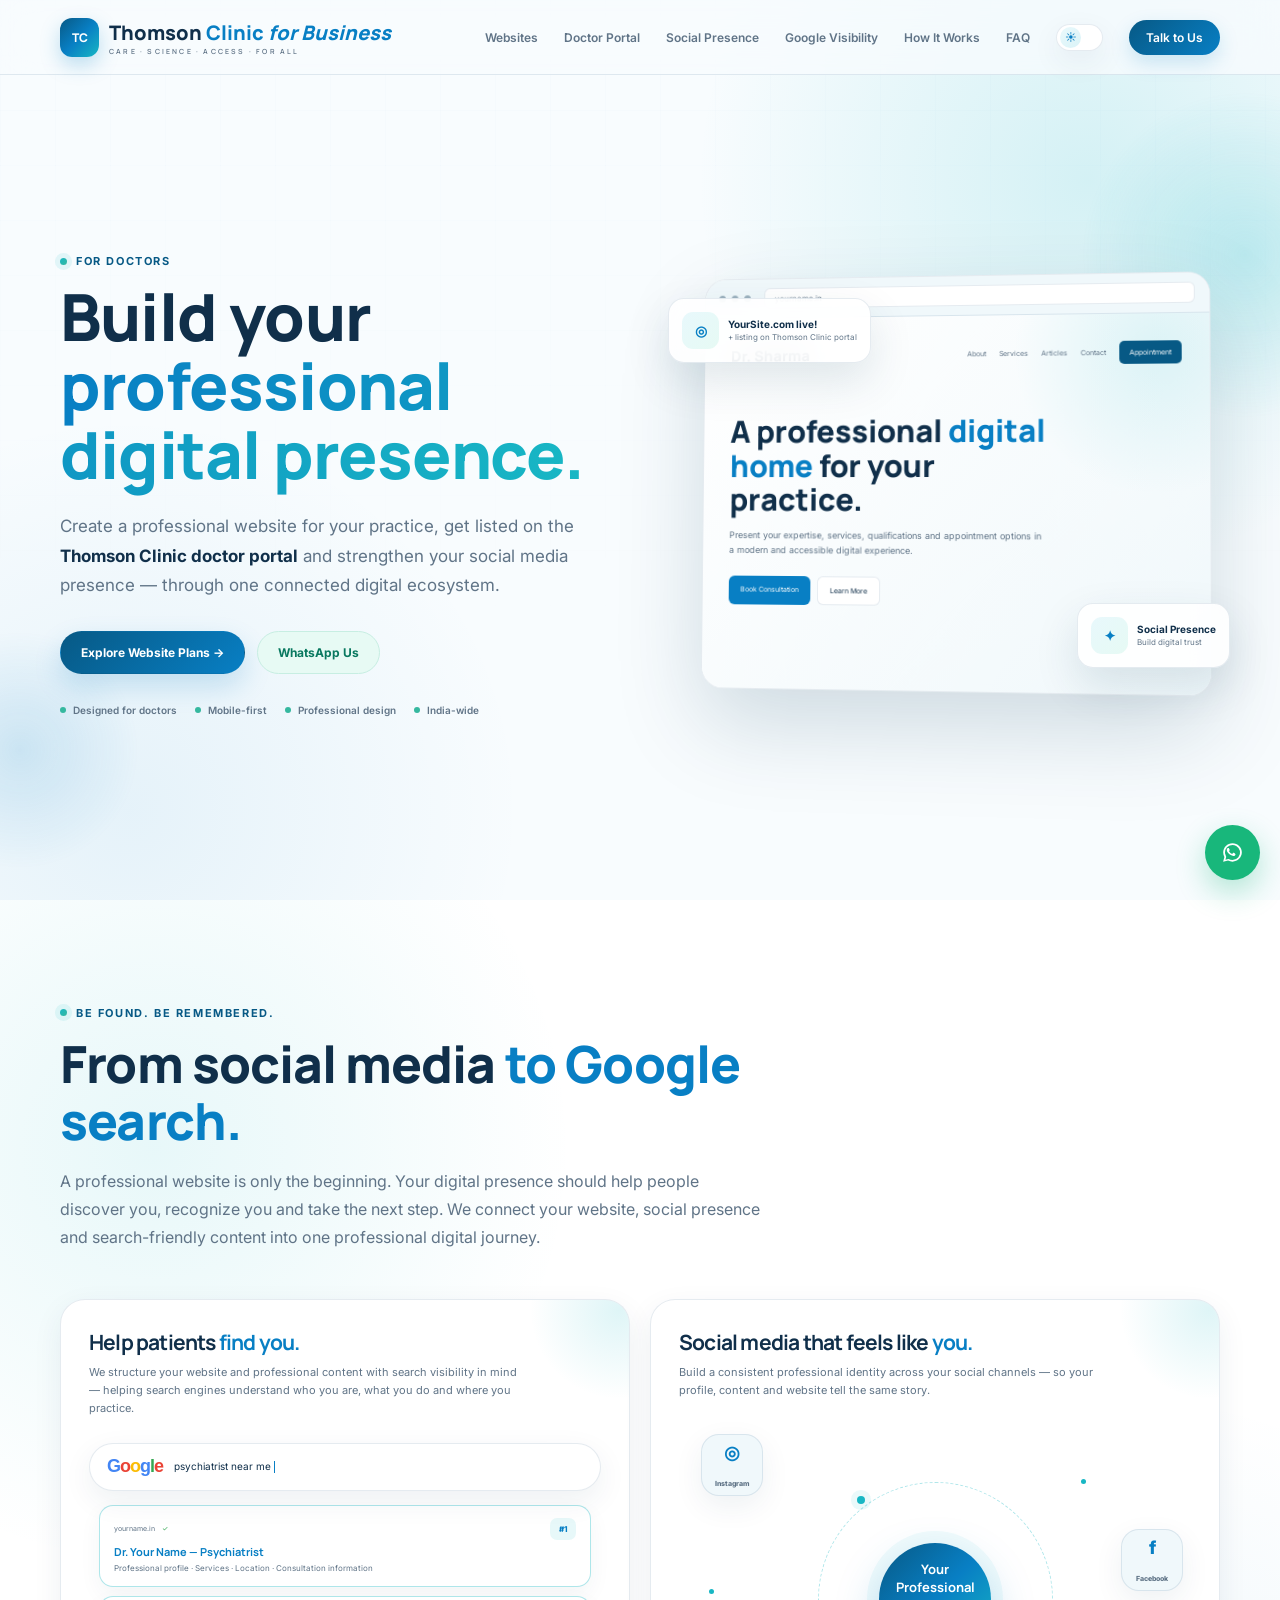
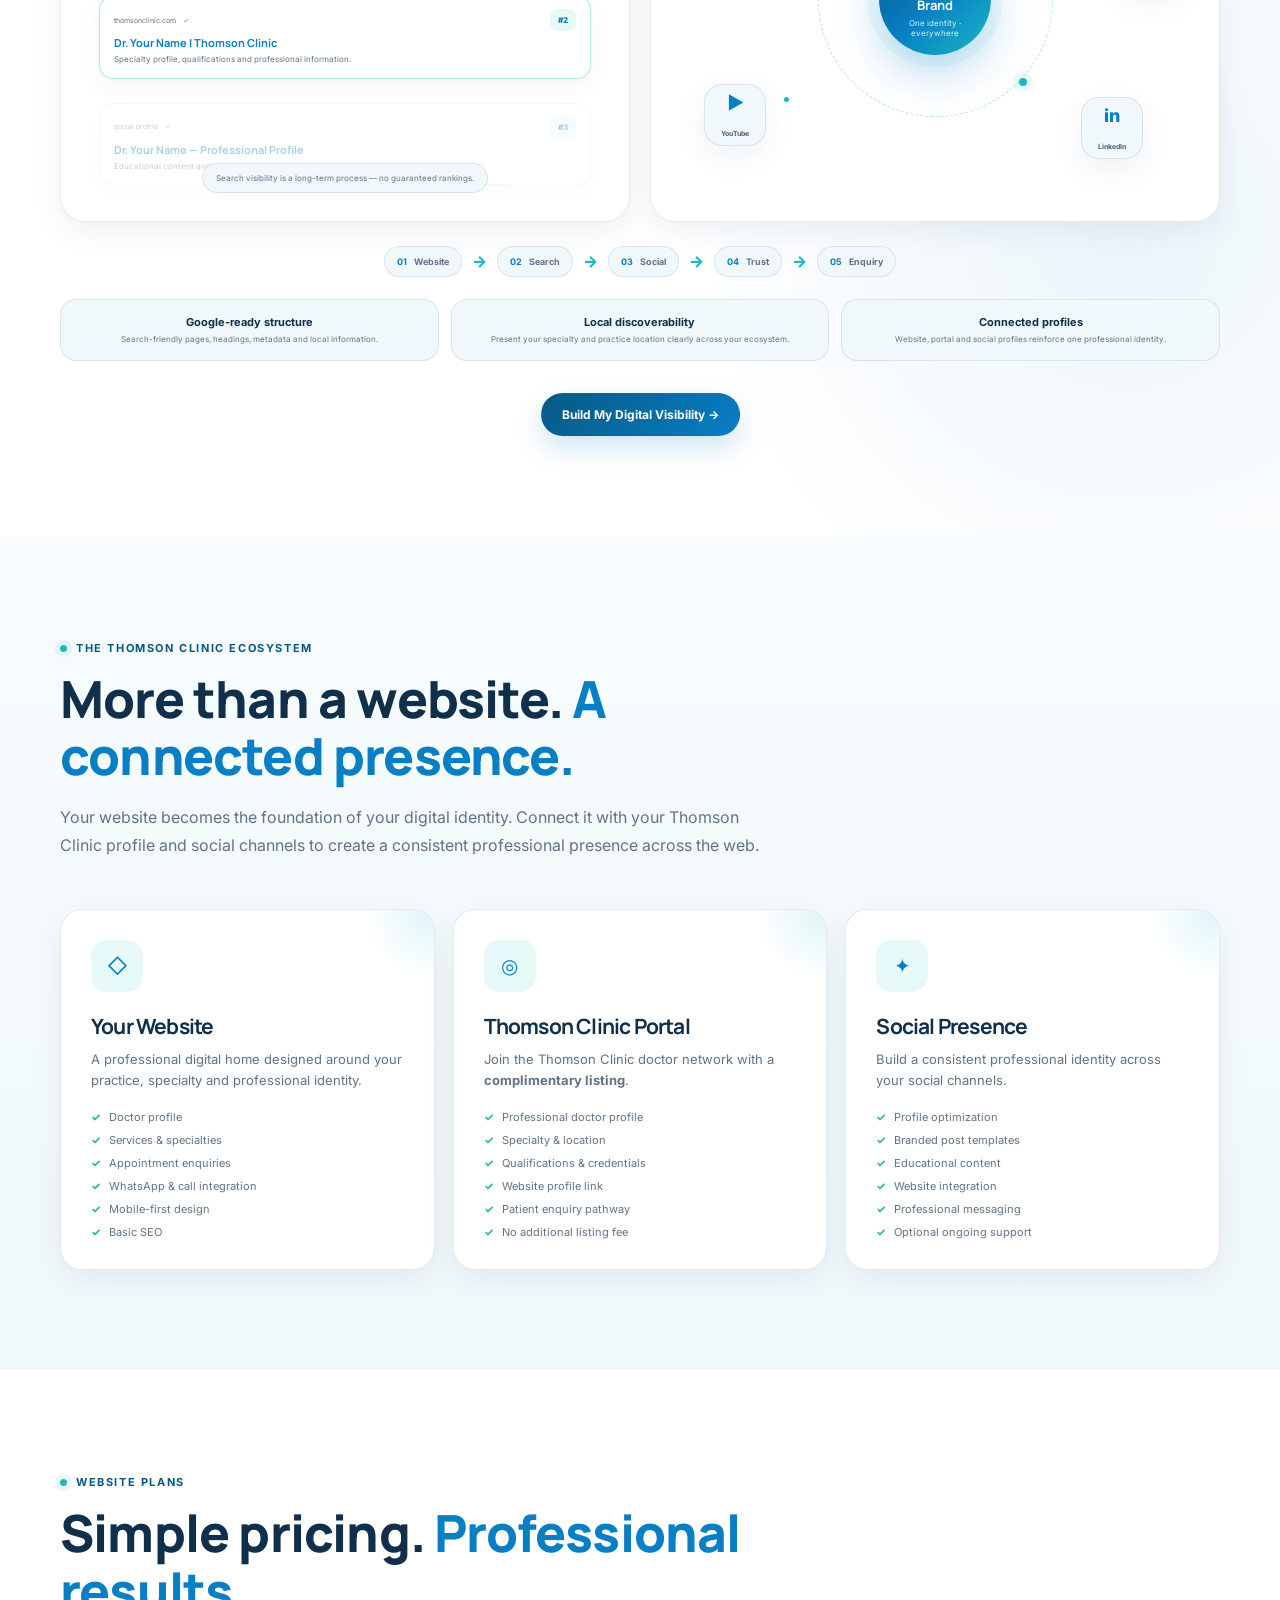
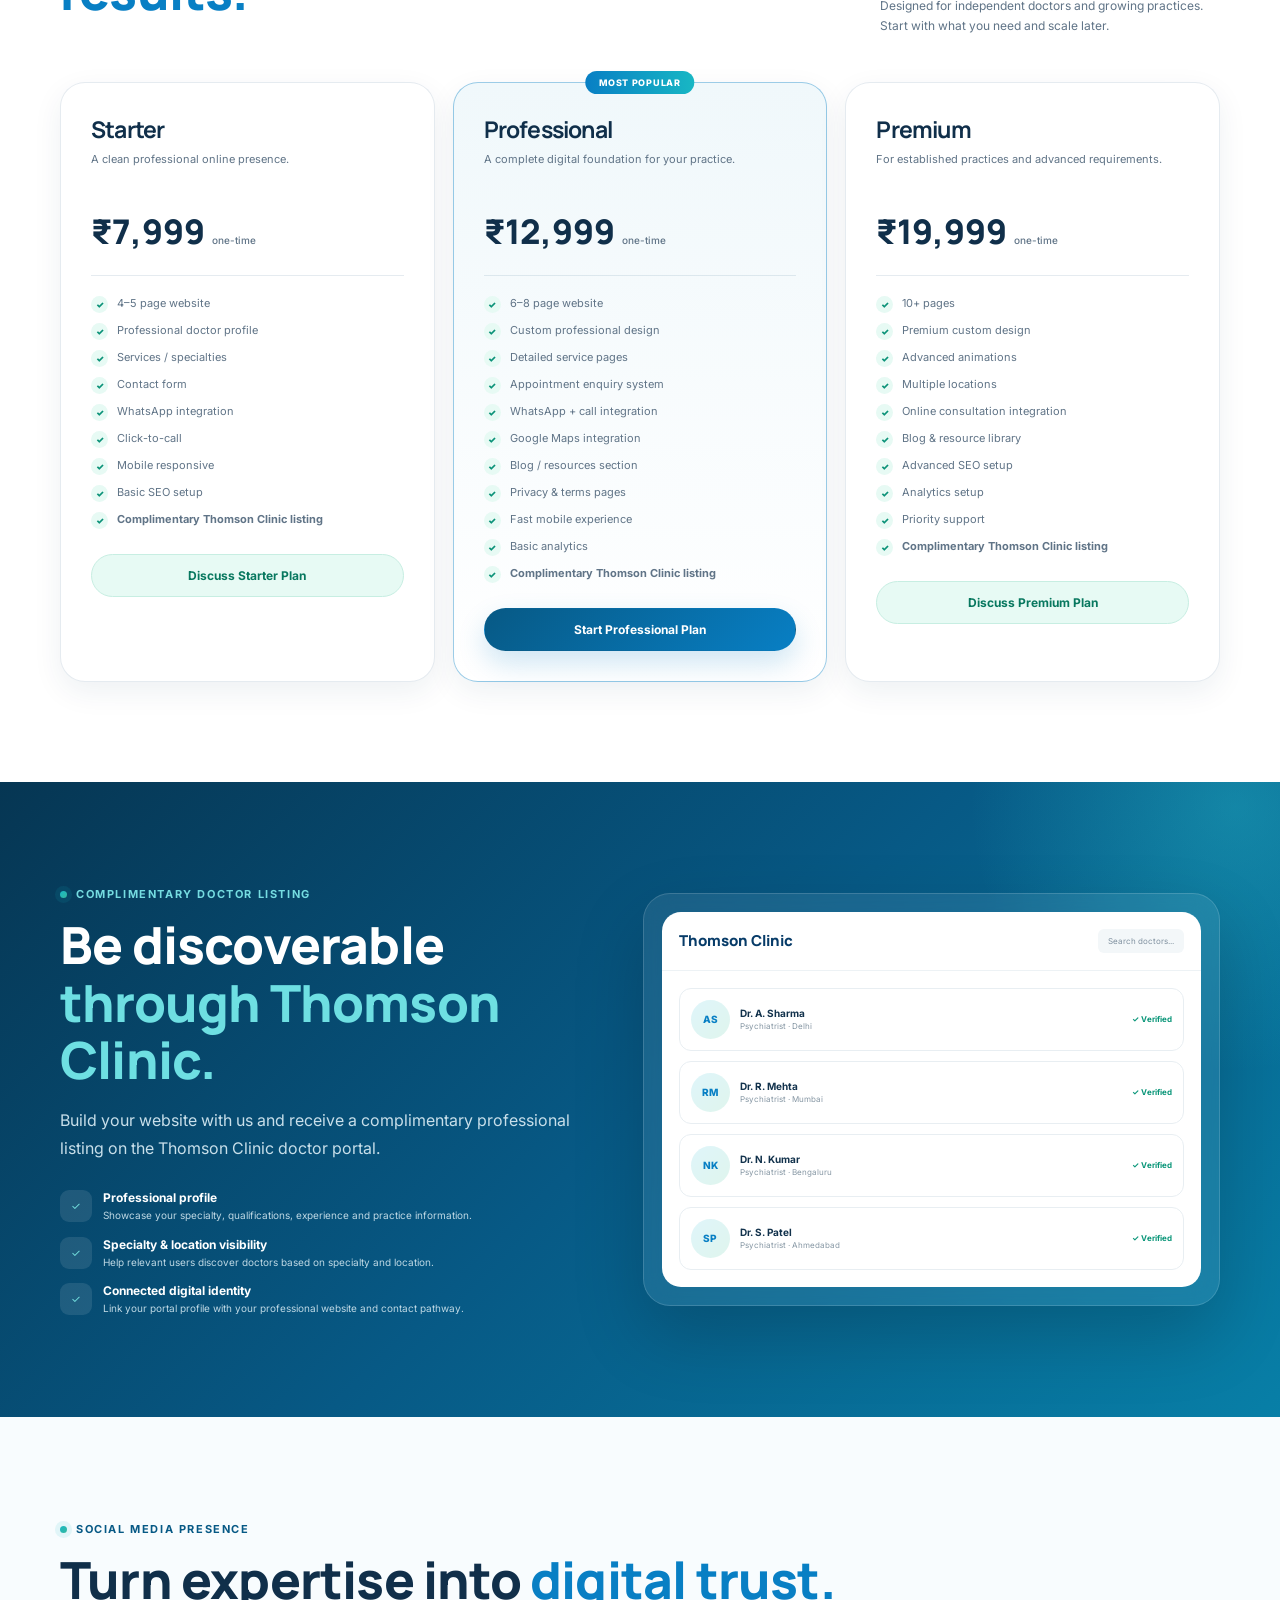
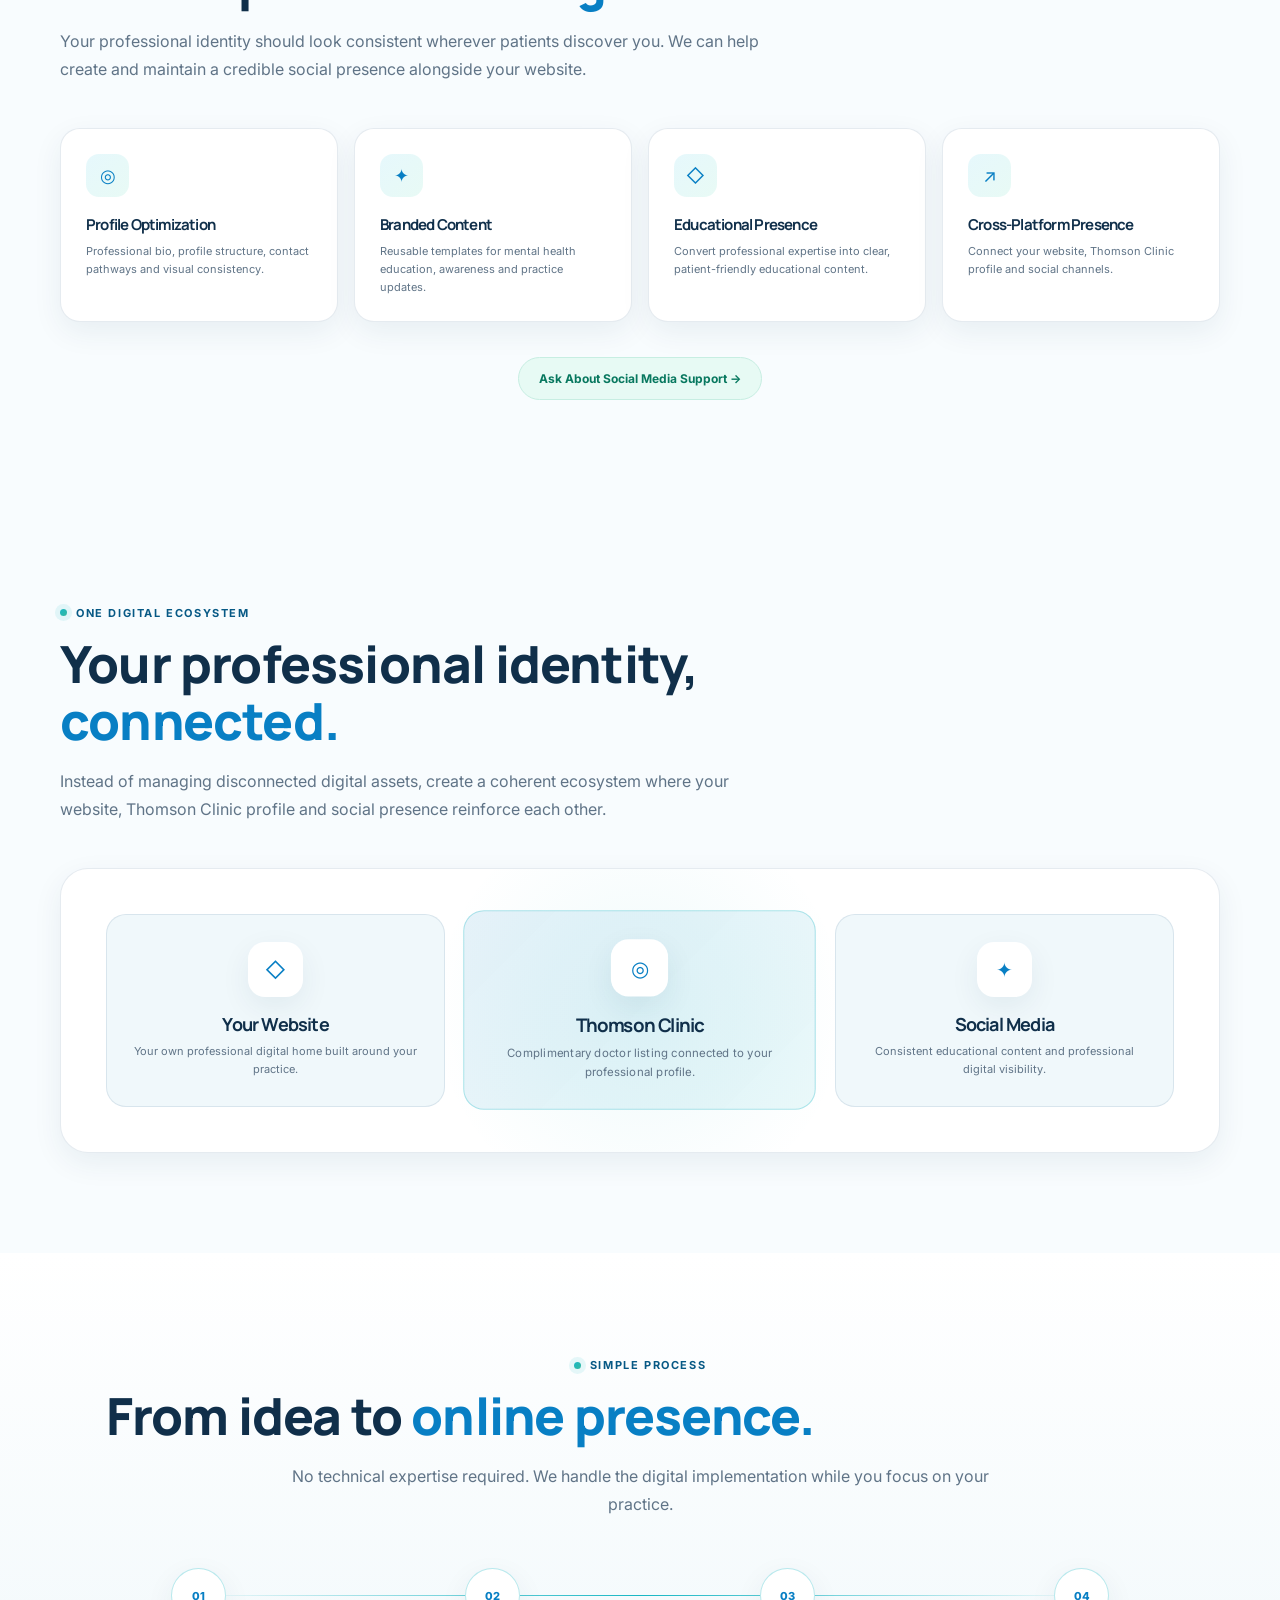
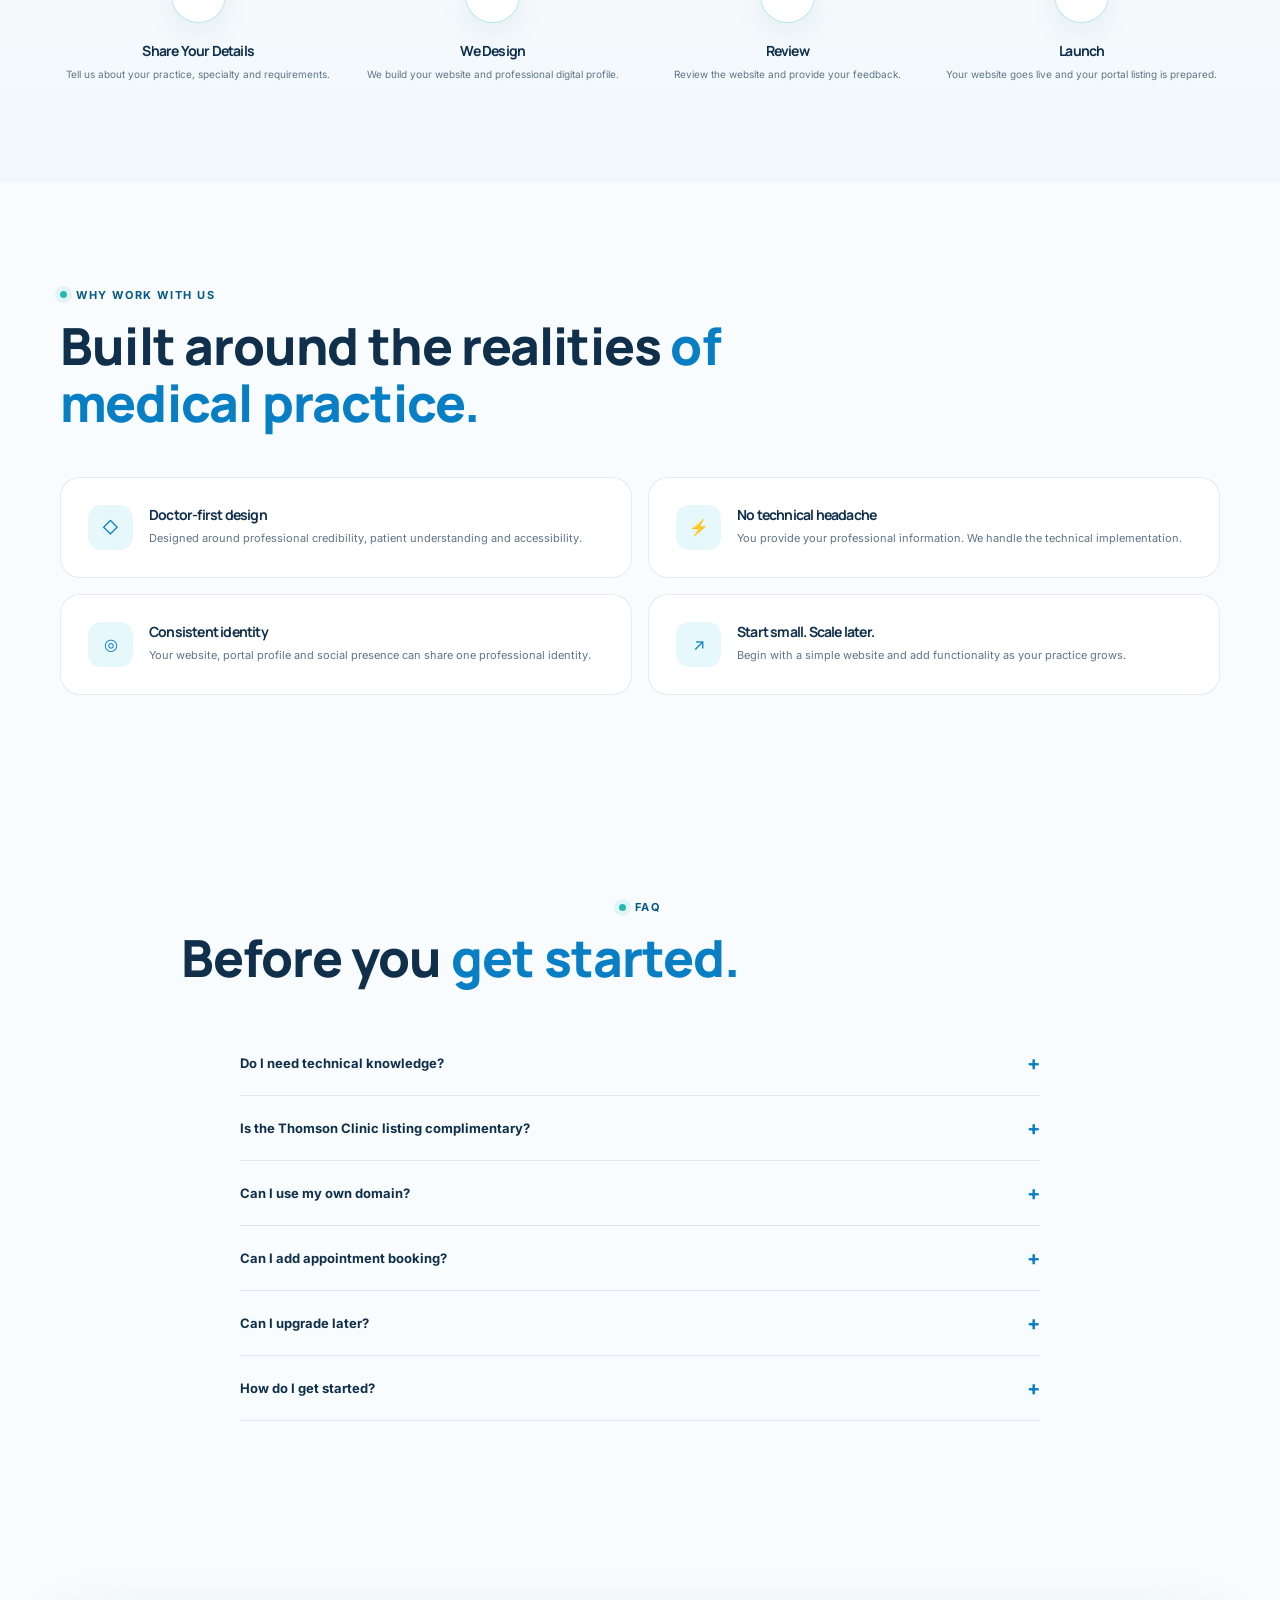
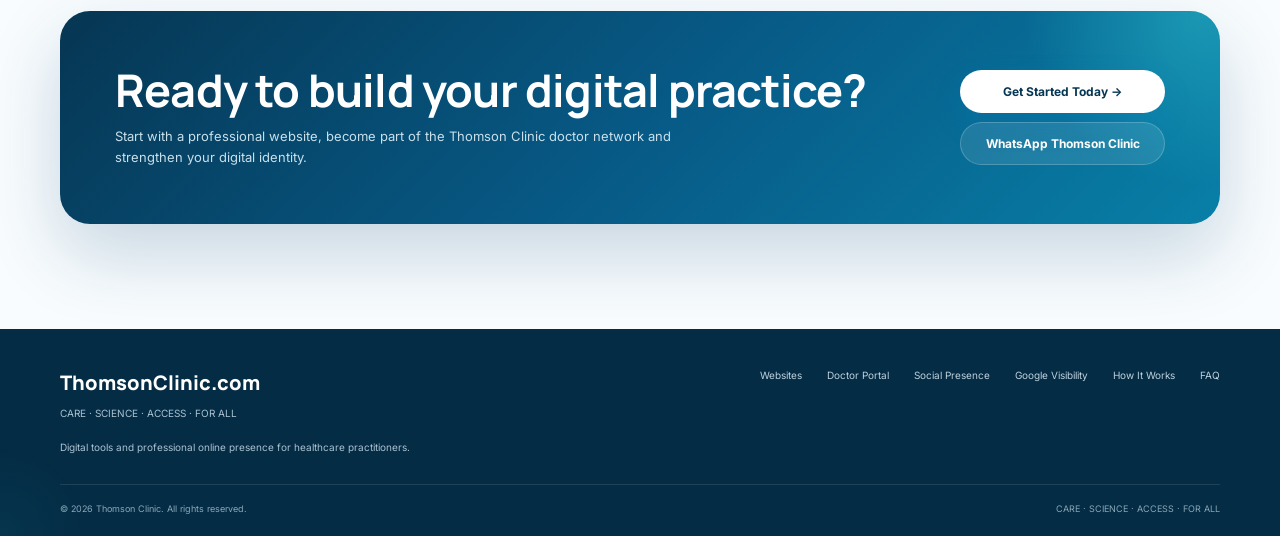
==== commit 6bca7950: "index updated" ====
--- a/index.html
+++ b/index.html
@@ -3543,23 +3543,25 @@
 }
 
 
-/* Desktop fix: Google Search + Social Media panels side-by-side */
-@media (min-width: 901px){
-  .visibility-grid{
+
+/* =====================================================
+   VISIBILITY PANELS — DESKTOP SIDE-BY-SIDE
+===================================================== */
+.visibility-dashboard{
     display:grid !important;
-    grid-template-columns:minmax(0,1fr) minmax(0,1fr) !important;
-    gap:28px !important;
+    grid-template-columns:repeat(2,minmax(0,1fr)) !important;
+    gap:20px !important;
     align-items:stretch !important;
-  }
-  .visibility-grid > *{
+}
+
+.visibility-dashboard > .visibility-panel{
     min-width:0 !important;
-    width:auto !important;
-  }
-}
-@media (max-width: 900px){
-  .visibility-grid{
-    grid-template-columns:1fr !important;
-  }
+}
+
+@media (max-width:900px){
+    .visibility-dashboard{
+        grid-template-columns:1fr !important;
+    }
 }
 
 </style>
@@ -4059,8 +4061,6 @@
 
 </div>
 
-</div>
-
 
 
 
@@ -4123,6 +4123,8 @@
 <span class="social-spark spark-1"></span>
 <span class="social-spark spark-2"></span>
 <span class="social-spark spark-3"></span>
+
+</div>
 
 </div>
 
